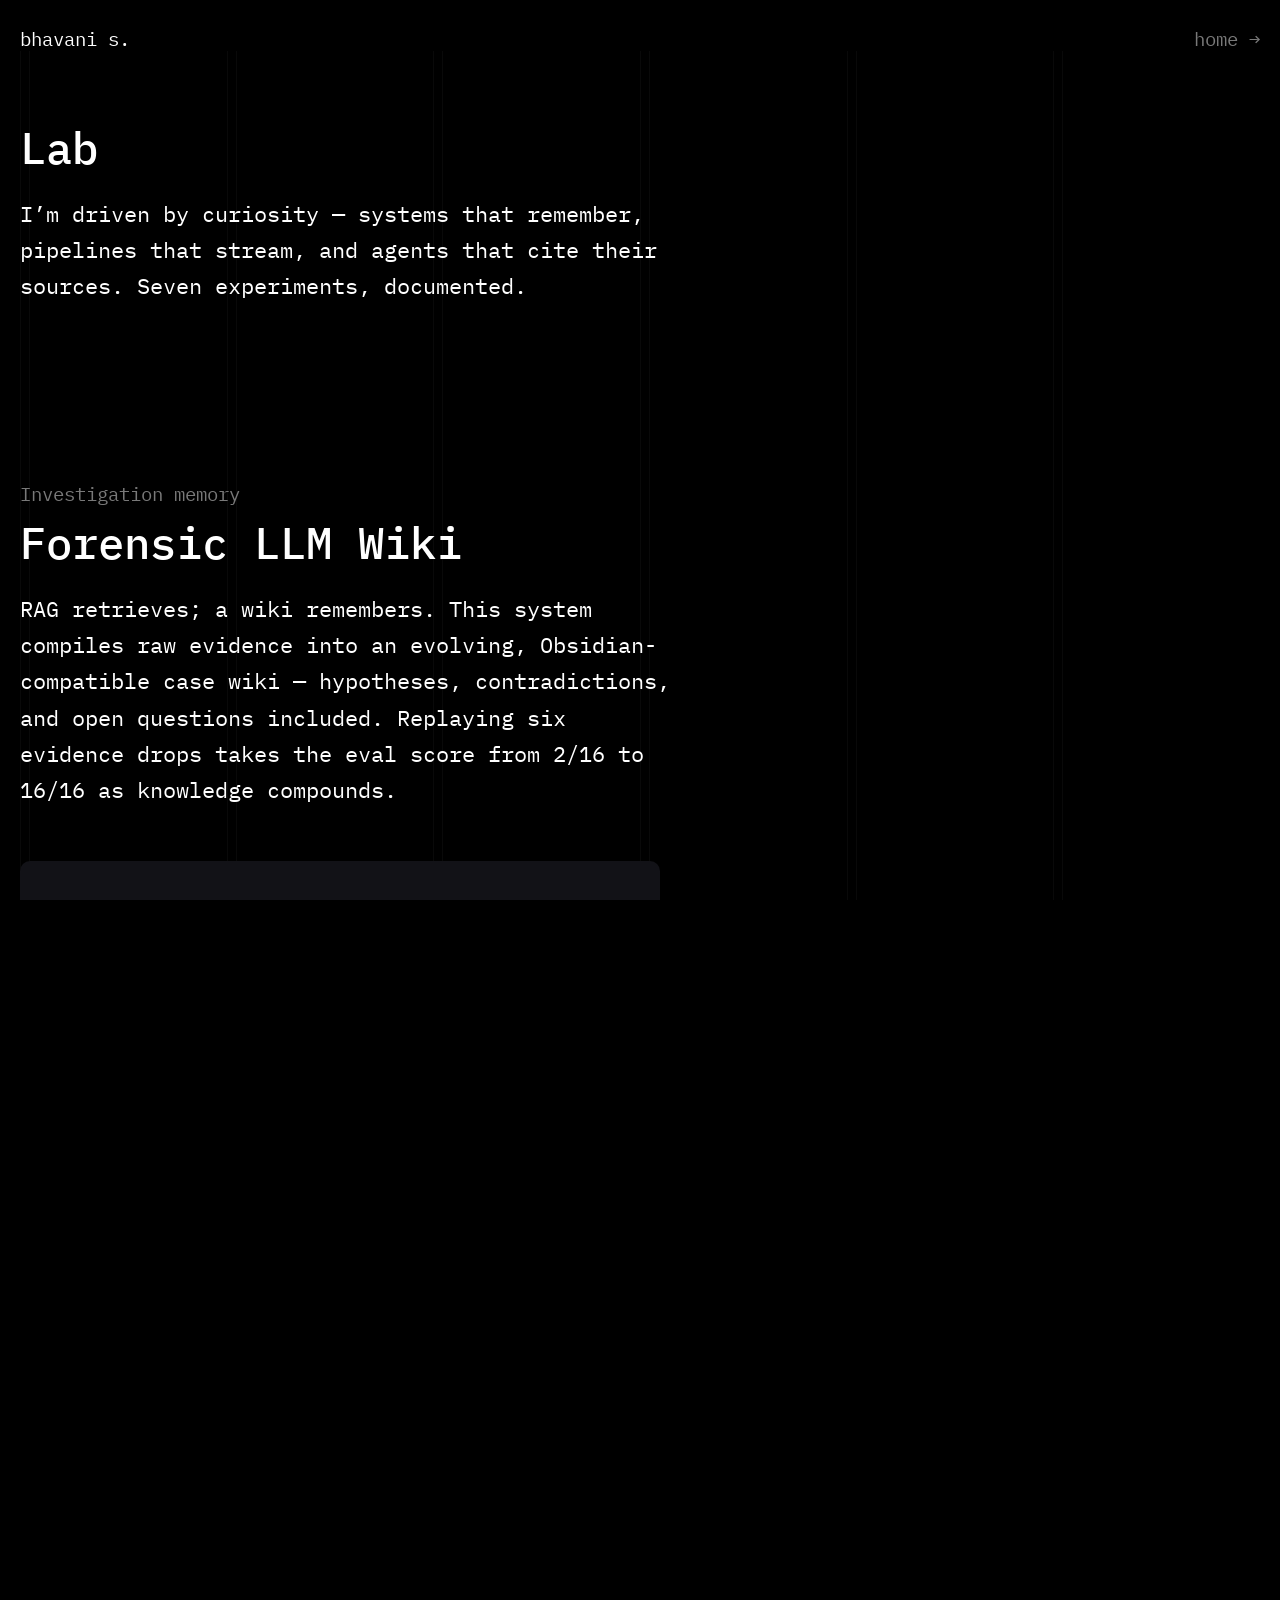
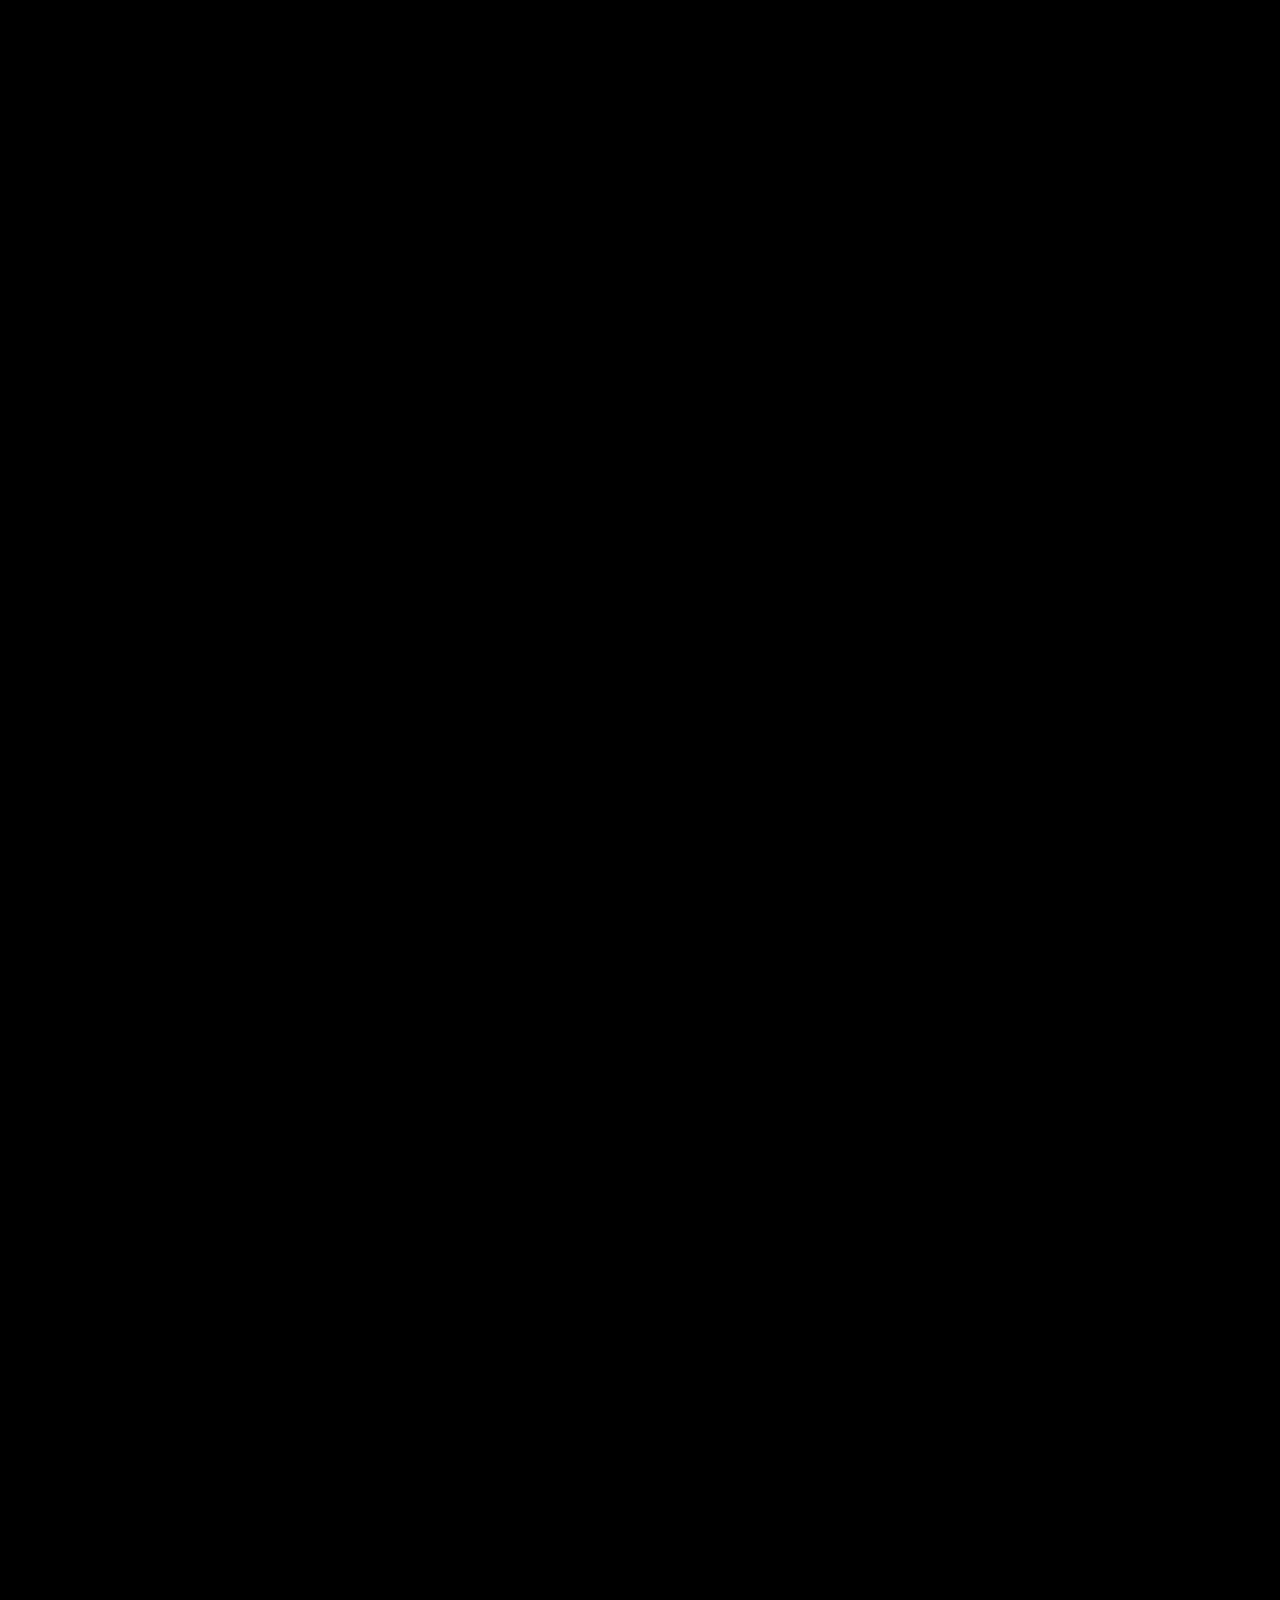
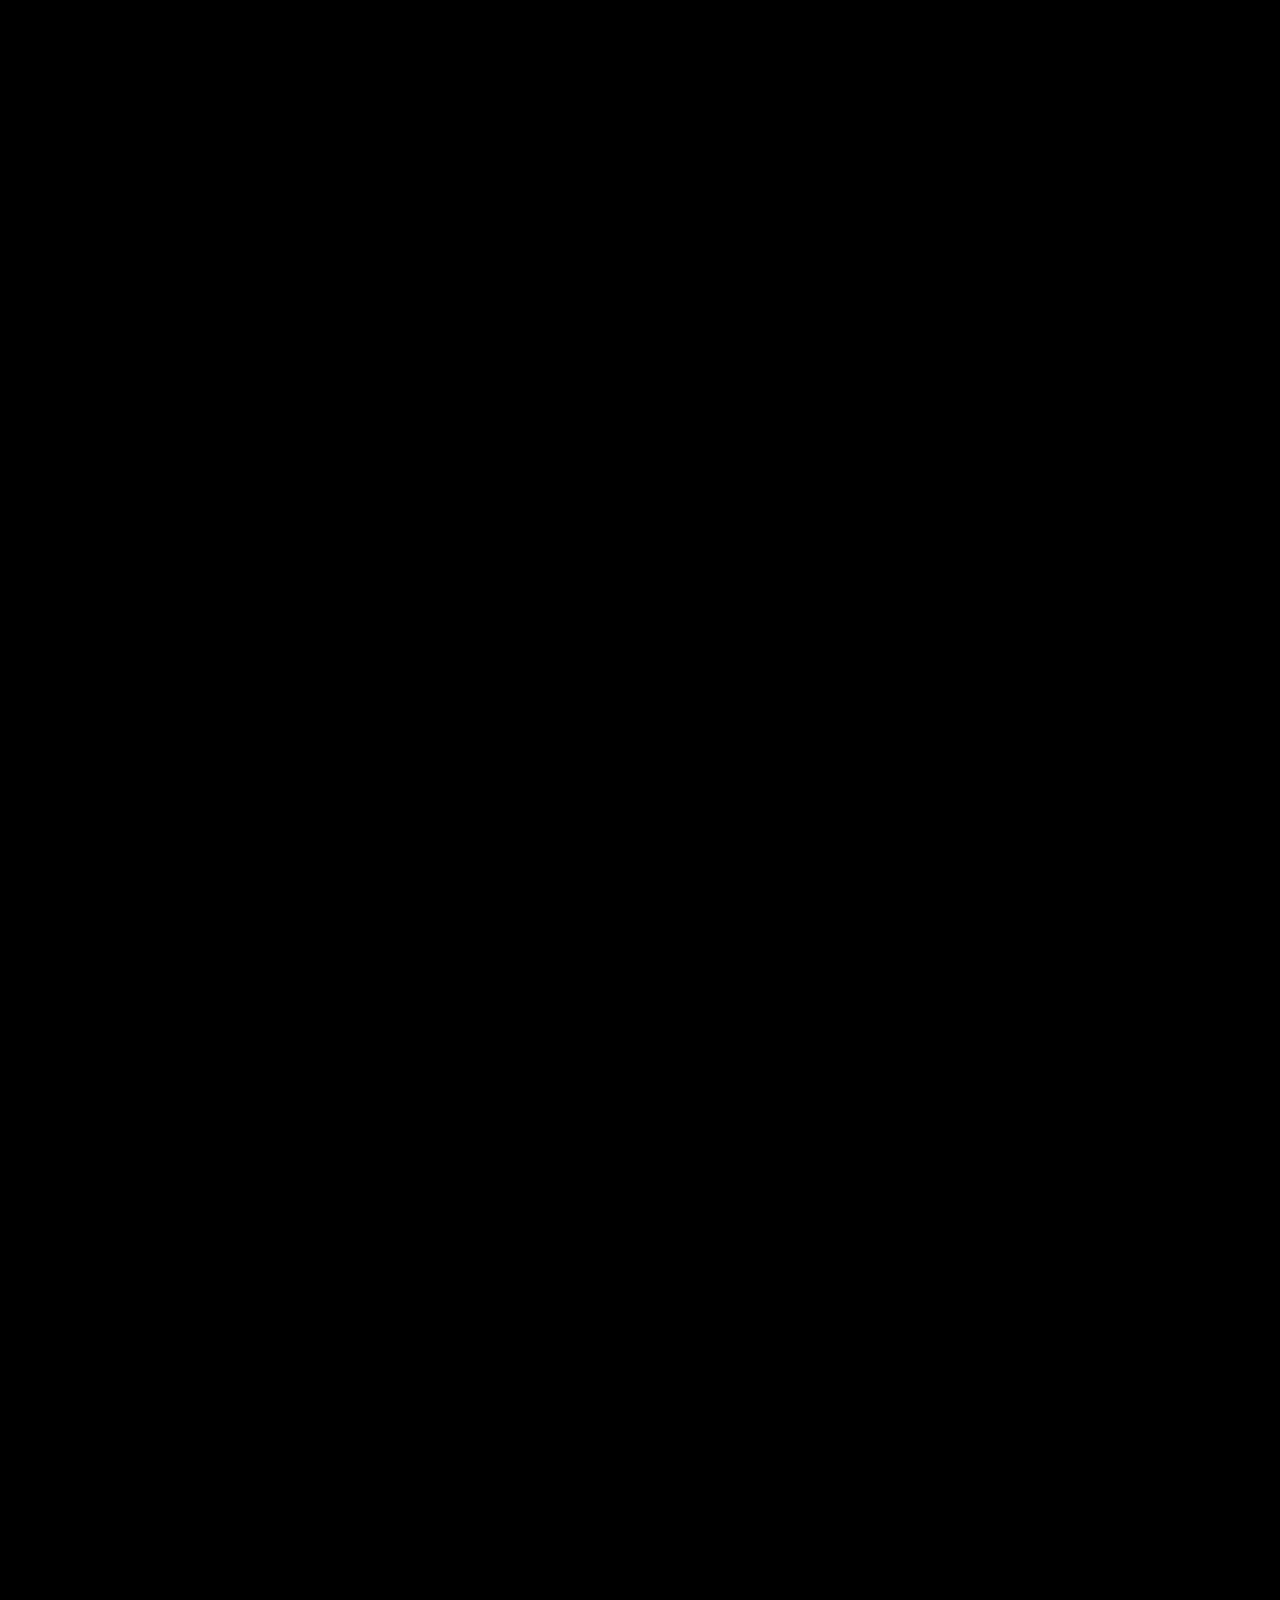
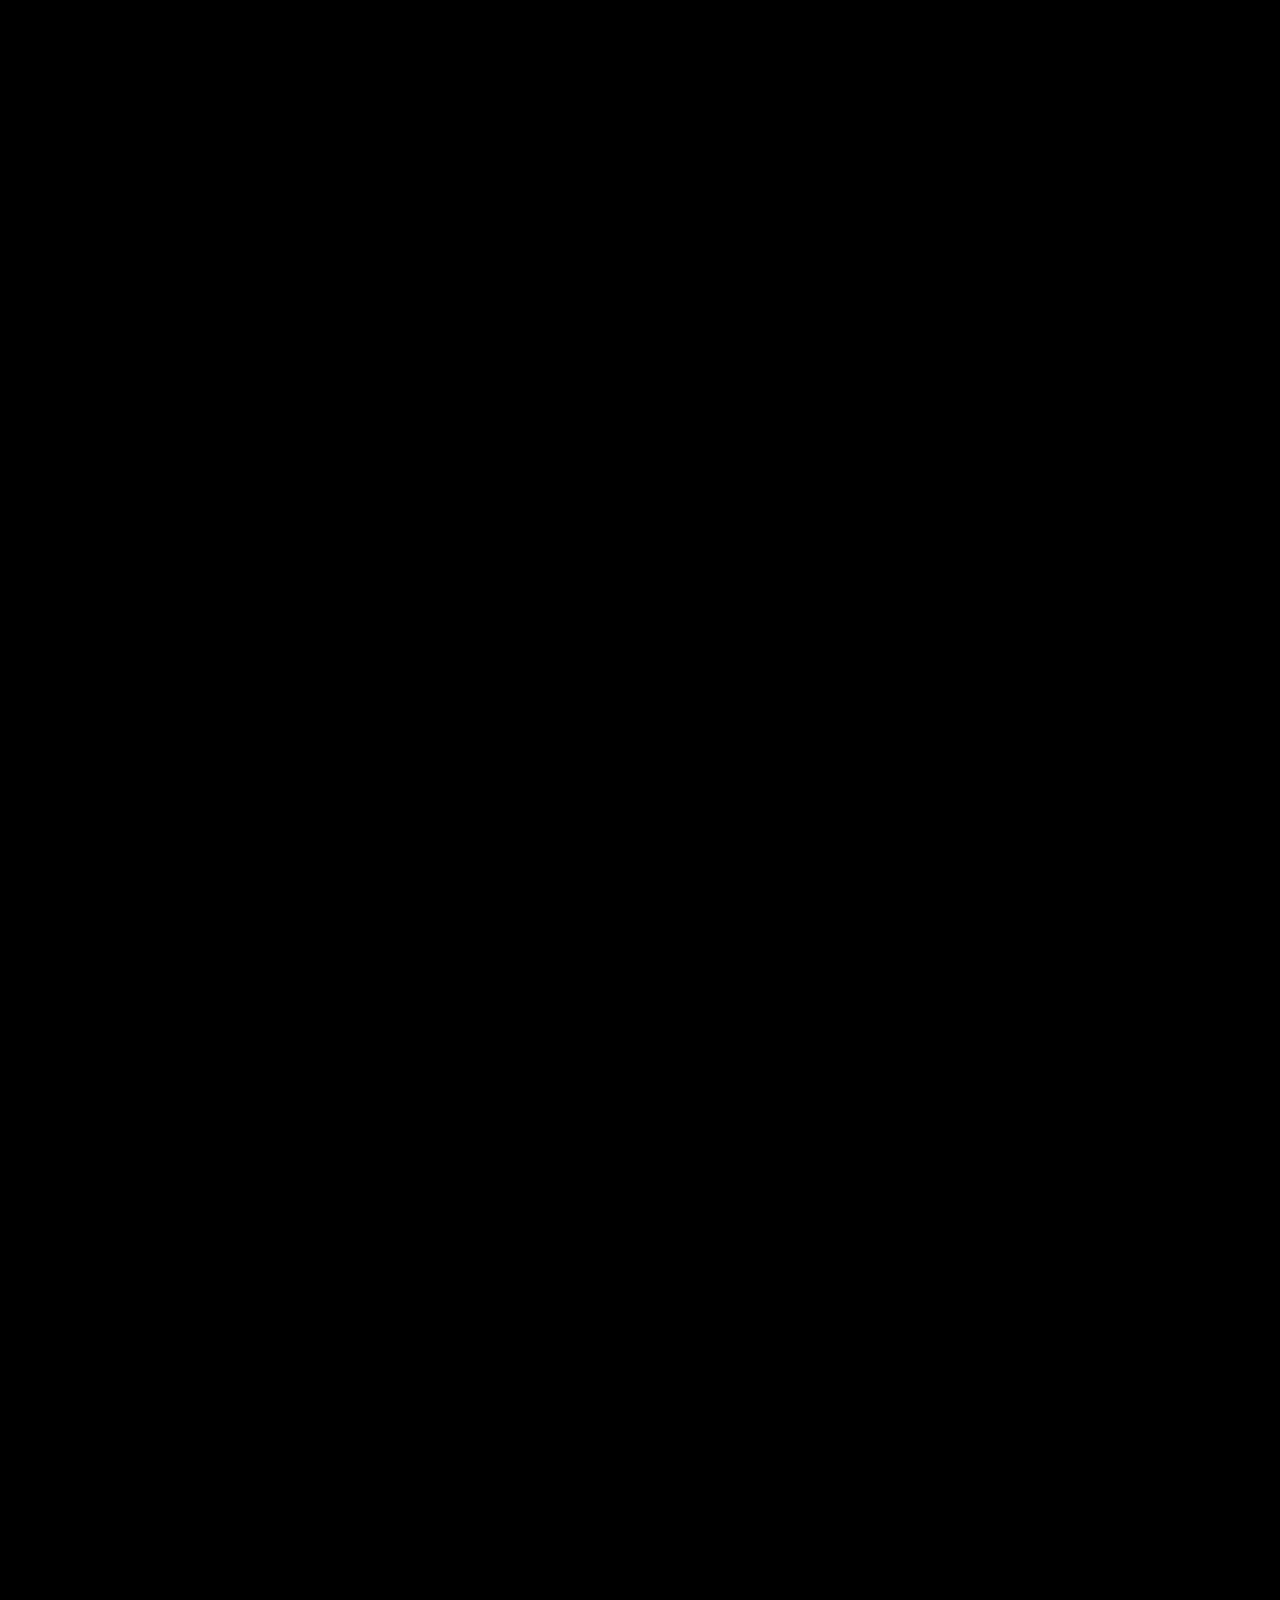
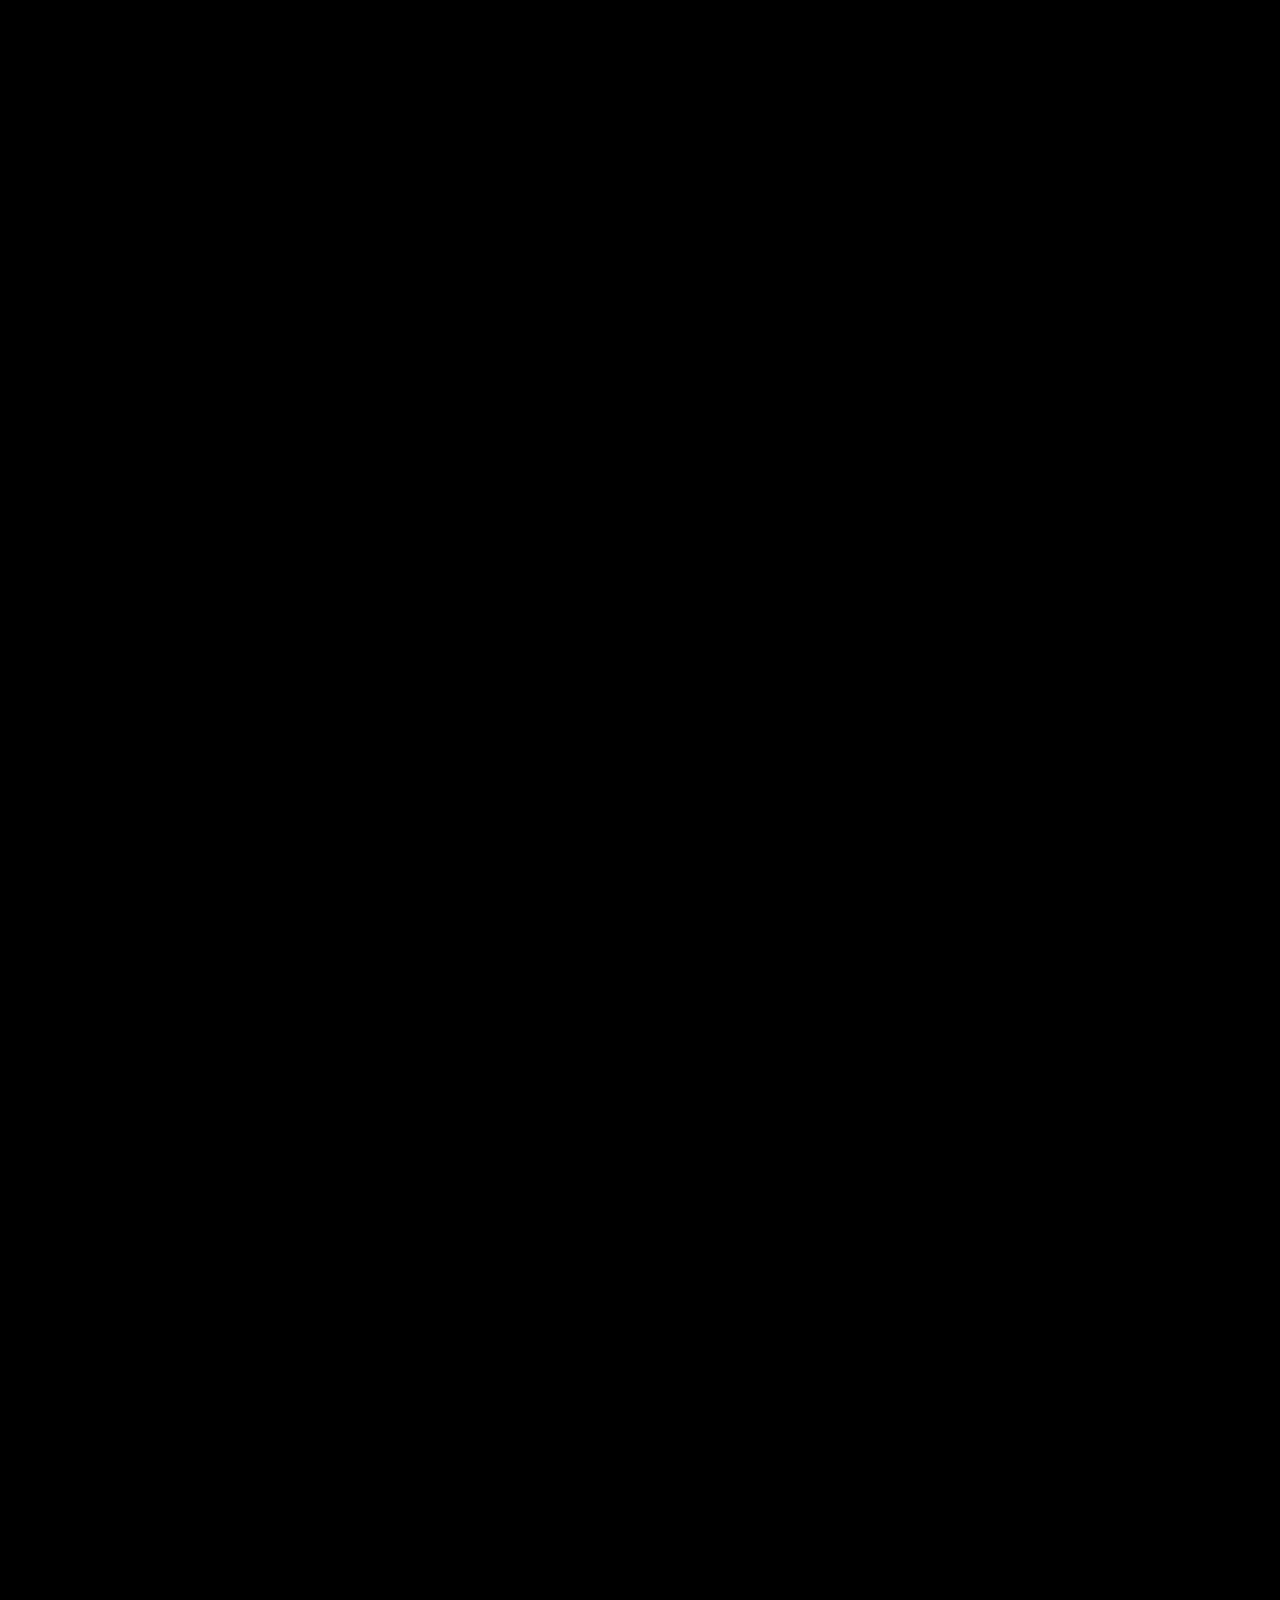
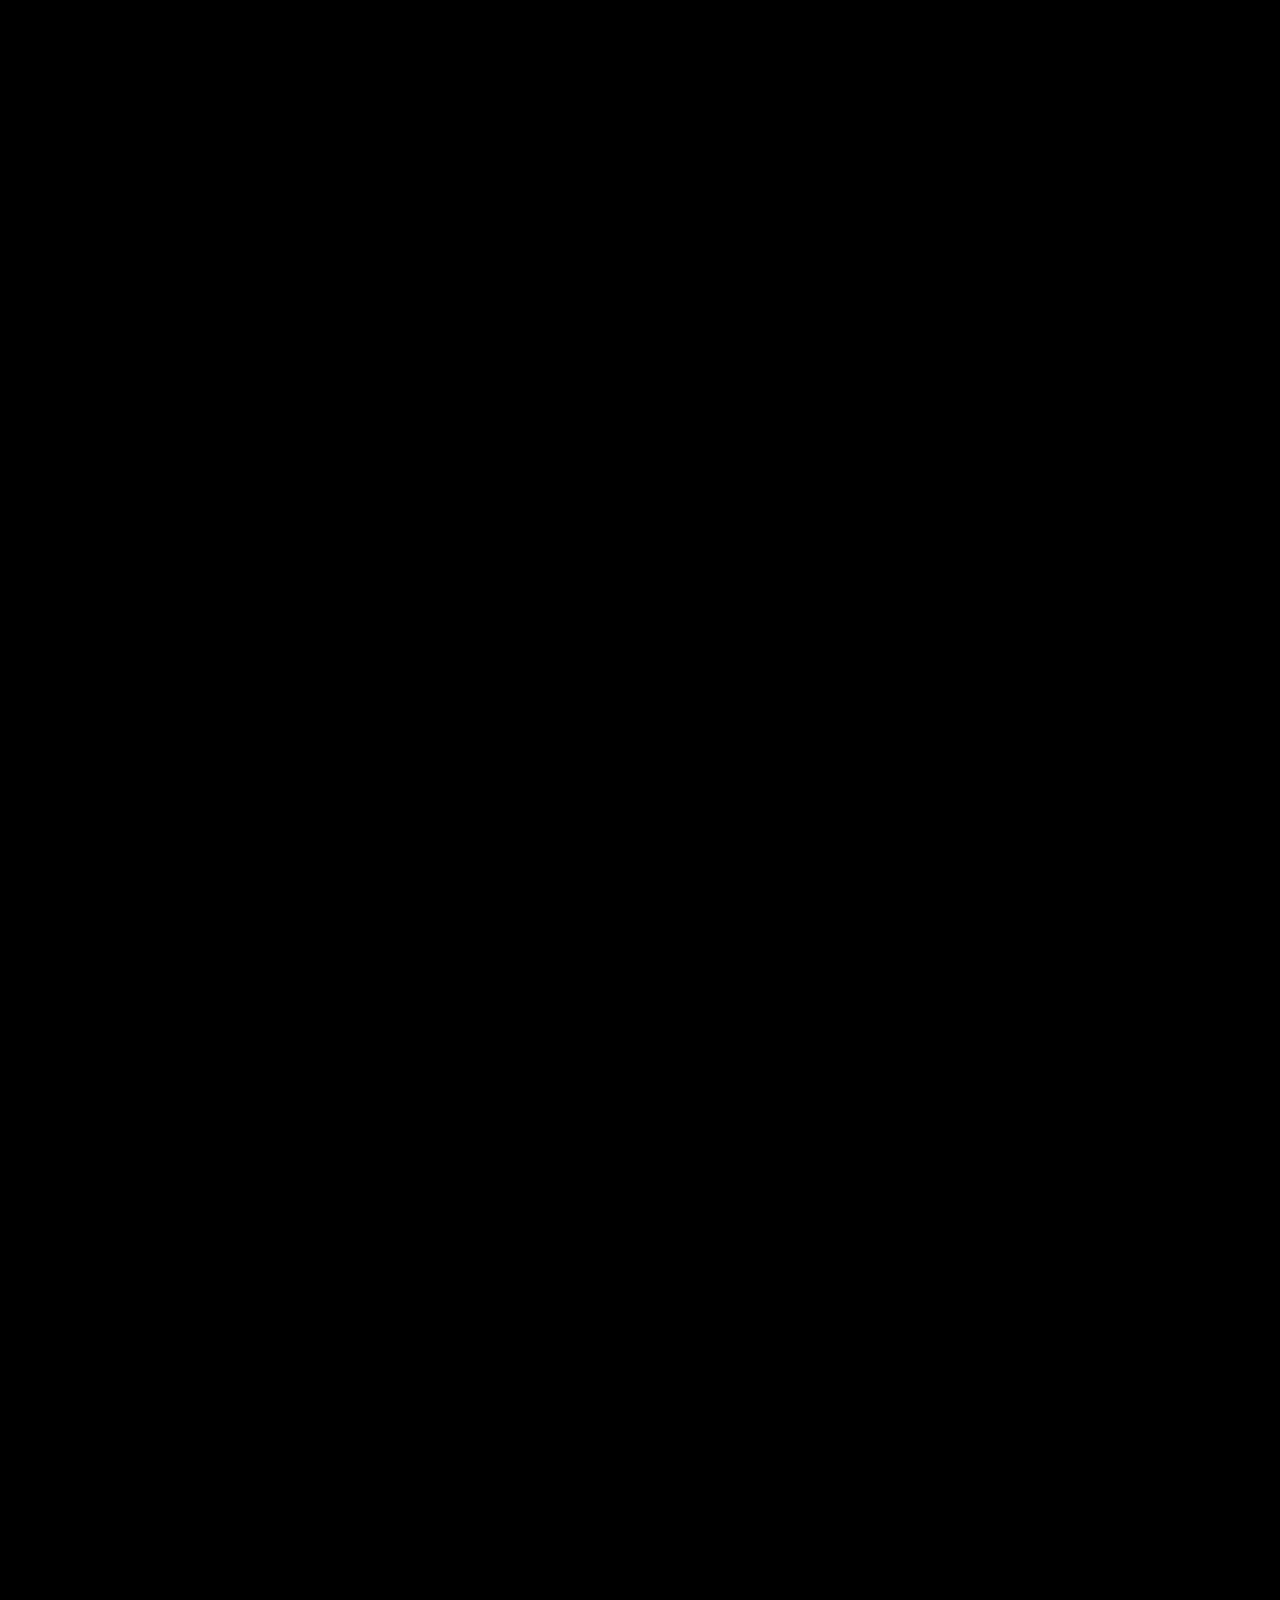
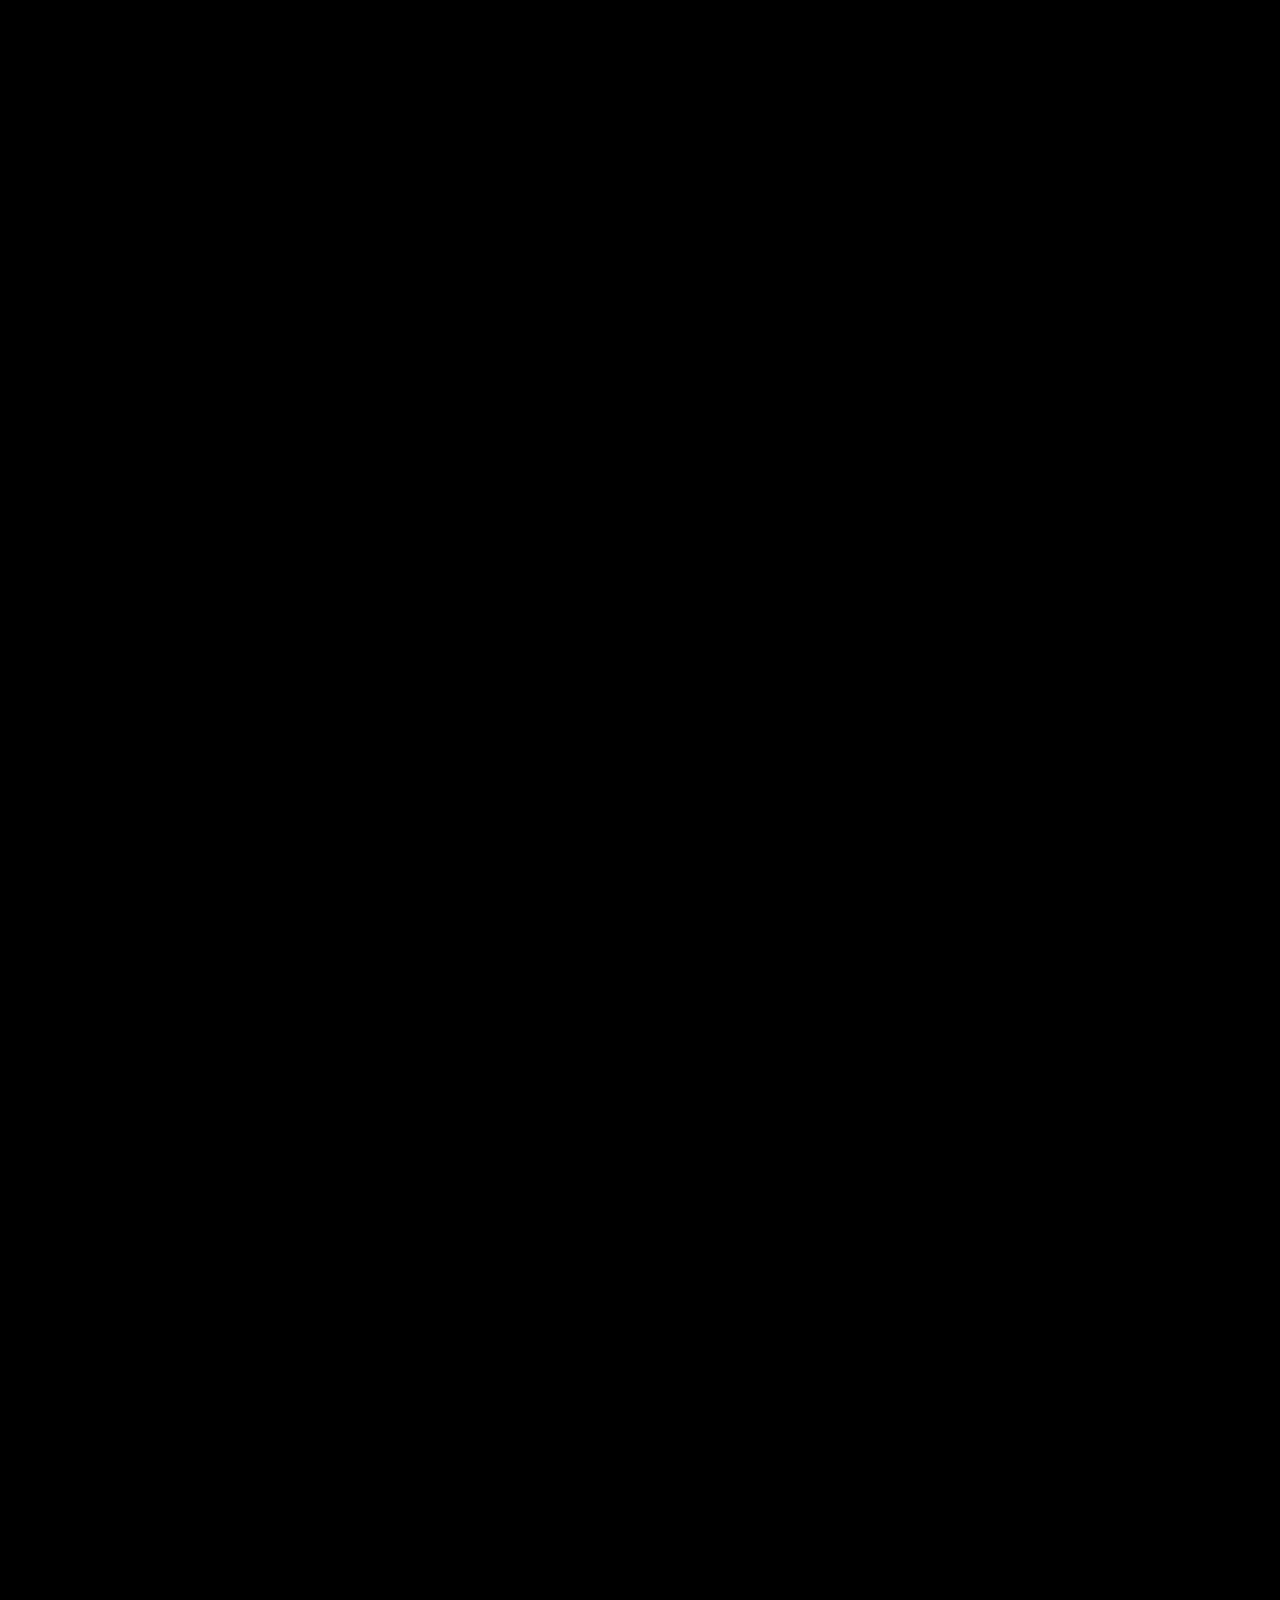
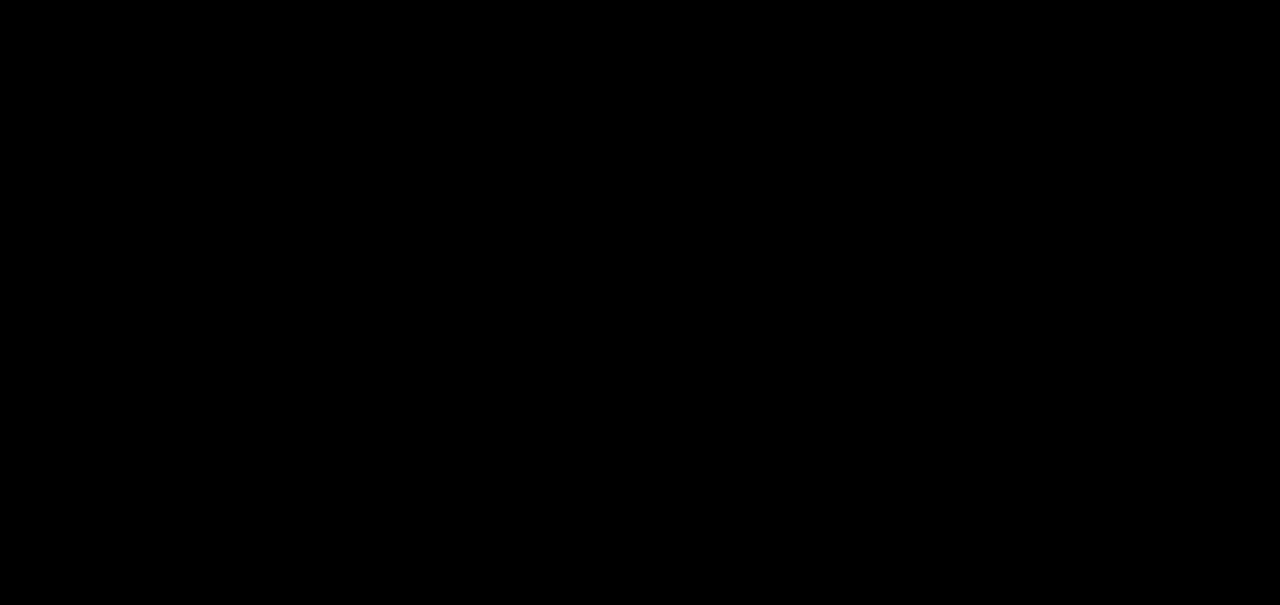
==== experiments.html @ d8bebe15 "Content placement matched to reference grid Gutters tightened from 13px to 9px between the hairline " ====
<!DOCTYPE html>
<html lang="en">
<head>
  <meta charset="UTF-8">
  <meta name="viewport" content="width=device-width, initial-scale=1.0">
  <title>Lab &middot; Bhavani S.</title>

  <meta name="description" content="Seven experiments in systems that remember, pipelines that stream, and agents that cite their sources.">
  <meta name="author" content="Bhavani Shankar Ajith">
  <meta name="robots" content="index, follow">

  <link rel="icon" type="image/svg+xml" href="./favicon.svg">

  <link rel="preconnect" href="https://fonts.googleapis.com">
  <link rel="preconnect" href="https://fonts.gstatic.com" crossorigin>
  <link href="https://fonts.googleapis.com/css2?family=IBM+Plex+Mono:ital,wght@0,300;0,400;0,500;1,300;1,400;1,500&display=swap" rel="stylesheet">
  <link href="https://fonts.googleapis.com/css2?family=IBM+Plex+Sans:wght@400;500;600;700&display=swap" rel="stylesheet">

  <link rel="stylesheet" href="css/portfolio.css?v=20260711k">
</head>

<body>
  <div id="cursor" aria-hidden="true"></div>

  <div class="loadbar" id="loadbar" aria-hidden="true"></div>

  <nav class="xp-nav">
    <span class="xp-nav__name">bhavani s.</span>
    <a href="./" class="xp-nav__home">home &rarr;</a>
  </nav>

  <!-- summary -->
  <section class="xp">
    <h1>Lab</h1>
    <p class="section__lead">
      I&rsquo;m driven by curiosity &mdash; systems that remember, pipelines that
      stream, and agents that cite their sources. Seven experiments, documented.
    </p>
  </section>

  <!-- forensic llm wiki -->
  <section class="xp" id="forensic">
    <h3 class="xp__kicker">Investigation memory</h3>
    <h1>Forensic LLM Wiki</h1>
    <p class="section__lead">
      RAG retrieves; a wiki remembers. This system compiles raw evidence into an
      evolving, Obsidian-compatible case wiki &mdash; hypotheses, contradictions,
      and open questions included. Replaying six evidence drops takes the eval
      score from 2/16 to 16/16 as knowledge compounds.
    </p>

    <div class="tiltcard" id="graphTilt">
      <svg class="tiltcard__svg" viewBox="0 0 560 320" xmlns="http://www.w3.org/2000/svg" aria-label="Interactive case graph">
        <g class="tilt-far" stroke="#6f5cf0" stroke-width="0.9" opacity="0.4" fill="none">
          <path d="M280,170 L120,80 M280,170 L230,52 M280,170 L360,58 M280,170 L455,96 M280,170 L470,190 M280,170 L385,255 M280,170 L215,272 M280,170 L105,205 M360,58 L455,96 M360,58 L230,52 M455,96 L470,190"/>
        </g>
        <g class="tilt-near">
          <g fill="#8f949c">
            <circle cx="120" cy="80" r="5"/>
            <circle cx="230" cy="52" r="5"/>
            <circle cx="360" cy="58" r="5"/>
            <circle cx="455" cy="96" r="5"/>
            <circle cx="470" cy="190" r="5"/>
            <circle cx="385" cy="255" r="5"/>
            <circle cx="215" cy="272" r="5"/>
            <circle cx="105" cy="205" r="4" opacity="0.55"/>
          </g>
          <circle class="tilt-pulse" cx="280" cy="170" r="8" fill="#8a63f5"/>
          <g class="tile-nodegraph__labels" text-anchor="middle">
            <text x="120" y="98">final_report</text>
            <text x="230" y="40">contradictions</text>
            <text x="360" y="46">iocs</text>
            <text x="455" y="114">hypotheses</text>
            <text x="470" y="208">entities</text>
            <text x="385" y="273">timeline</text>
            <text x="215" y="290">open_questions</text>
            <text x="280" y="192">index</text>
          </g>
        </g>
      </svg>
    </div>
    <p class="card-hint">move your cursor &mdash; the case graph follows</p>

    <div class="xp-diagram">
      <svg class="diag" viewBox="0 0 640 300" xmlns="http://www.w3.org/2000/svg" aria-label="Forensic LLM Wiki architecture">
        <g class="diag-box">
          <rect x="60" y="20" width="150" height="40"/>
          <rect x="270" y="20" width="150" height="40"/>
          <rect x="165" y="100" width="110" height="34"/>
          <rect x="40" y="176" width="180" height="52"/>
          <rect x="250" y="176" width="200" height="52"/>
          <rect x="60" y="262" width="80" height="28"/>
          <rect x="160" y="262" width="80" height="28"/>
          <rect x="260" y="262" width="80" height="28"/>
          <rect x="360" y="262" width="80" height="28"/>
          <rect x="460" y="262" width="120" height="28"/>
        </g>
        <g class="diag-arrow">
          <path d="M135,60 C135,80 200,82 210,100"/>
          <path d="M345,60 C345,80 240,82 230,100"/>
          <path d="M195,134 C170,150 145,160 132,176"/>
          <path d="M245,134 C270,150 305,160 330,176"/>
          <path d="M300,228 L110,262"/>
          <path d="M330,228 L205,262"/>
          <path d="M350,228 L300,262"/>
          <path d="M370,228 L398,262"/>
          <path d="M395,228 L510,262"/>
        </g>
        <g class="diag-label" text-anchor="middle">
          <text x="135" y="38">raw sources</text>
          <text x="135" y="52" class="diag-dim">immutable evidence</text>
          <text x="345" y="38">schema</text>
          <text x="345" y="52" class="diag-dim">rules &middot; templates &middot; lint</text>
          <text x="220" y="121">ingest</text>
          <text x="130" y="197">structured indexes</text>
          <text x="130" y="212" class="diag-dim">events &middot; entities &middot; claims</text>
          <text x="350" y="197">markdown wiki</text>
          <text x="350" y="212" class="diag-dim">timeline &middot; iocs &middot; hypotheses</text>
          <text x="100" y="280">query</text>
          <text x="200" y="280">lint</text>
          <text x="300" y="280">report</text>
          <text x="400" y="280">mcp</text>
          <text x="520" y="280">obsidian export</text>
        </g>
      </svg>
    </div>

    <div class="xp-reqs">
      <div>
        <h4>how it works</h4>
        <ul>
          <li>Evidence links live on a hash-indexed directed graph with content-hash deduplication</li>
          <li>Every answer cites the maintained case state, not raw snippets</li>
          <li>Lint rules flag unsupported claims and contradictions before they land</li>
          <li>13 tools exposed to agents over the Model Context Protocol</li>
        </ul>
      </div>
      <div>
        <h4>requirements it meets</h4>
        <ul>
          <li>Functional: ingest evidence drops, query with citations, draft the final report, export to Obsidian</li>
          <li>Non-functional: deterministic mock mode (no API key), CI on every push, outputs validated by a Pydantic schema layer</li>
        </ul>
      </div>
    </div>

    <div class="xp-specs">
      <span>python</span><span>pydantic</span><span>mcp</span><span>obsidian</span><span>pytest</span>
    </div>
    <a class="btn btn--margin" href="https://github.com/abs768/forensic-llm-wiki-obsidian" target="_blank" rel="noopener noreferrer"><span class="btn__icon">&rarr;</span> source</a>
  </section>

  <!-- papertrail -->
  <section class="xp" id="papertrail">
    <h3 class="xp__kicker">Research memory</h3>
    <h1>PaperTrail</h1>
    <p class="section__lead">
      A research-paper agent that answers cross-paper questions with page-anchored
      citations. Hybrid retrieval seeds candidates with embeddings and BM25 fused
      by reciprocal rank, then expands across papers with k-hop BFS over a
      knowledge graph &mdash; lifting cross-paper linkage from 0% to 19.2%.
    </p>

    <div class="xp-diagram">
      <svg class="diag" viewBox="0 0 640 260" xmlns="http://www.w3.org/2000/svg" aria-label="PaperTrail architecture">
        <g class="diag-box">
          <rect x="20" y="20" width="130" height="36"/>
          <rect x="20" y="90" width="130" height="36"/>
          <rect x="20" y="160" width="130" height="36"/>
          <rect x="230" y="88" width="150" height="42"/>
          <rect x="460" y="20" width="150" height="36"/>
          <rect x="460" y="90" width="150" height="36"/>
          <rect x="460" y="160" width="150" height="36"/>
          <rect x="230" y="200" width="150" height="36"/>
        </g>
        <g class="diag-arrow">
          <path d="M150,38 C190,38 200,80 230,96"/>
          <path d="M150,108 L230,108"/>
          <path d="M150,178 C190,178 200,140 230,122"/>
          <path d="M380,100 C420,90 430,50 460,38"/>
          <path d="M380,109 L460,108"/>
          <path d="M380,118 C420,130 430,168 460,178"/>
          <path d="M305,130 L305,200"/>
        </g>
        <g class="diag-label" text-anchor="middle">
          <text x="85" y="40">parse pdf</text>
          <text x="85" y="52" class="diag-dim">pymupdf &middot; per page</text>
          <text x="85" y="110">chunk ~400 words</text>
          <text x="85" y="180">extract entities</text>
          <text x="85" y="192" class="diag-dim">multi-pass llm</text>
          <text x="305" y="106">hybrid retrieval</text>
          <text x="305" y="120" class="diag-dim">bm25 + vector &rarr; rrf</text>
          <text x="535" y="42">knowledge graph</text>
          <text x="535" y="112">2-hop traversal</text>
          <text x="535" y="182">grounded answer</text>
          <text x="305" y="222">verify every quote</text>
        </g>
      </svg>
    </div>

    <div class="xp-reqs">
      <div>
        <h4>how it works</h4>
        <ul>
          <li>Reciprocal rank fusion merges lexical and semantic candidates before the graph hop</li>
          <li>Entity canonicalization via a regex/alias table keeps the graph clean</li>
          <li>A fuzzy-match filter drops fabricated citations; quotes must match the source literally or nearly</li>
          <li>A second LLM grades every claim for faithfulness before the answer ships</li>
        </ul>
      </div>
      <div>
        <h4>requirements it meets</h4>
        <ul>
          <li>Functional: upload PDFs or arXiv URLs, take notes, browse the graph, ask cross-paper questions</li>
          <li>Non-functional: ~3 LLM calls per question, single Docker container on Hugging Face Spaces, state persisted and restorable</li>
        </ul>
      </div>
    </div>


    <div class="spec-row" aria-label="LINKAGE 19.2 spec card">
      <div class="spec-card" style="background:#fffee5">
        <h4>LINKAGE 19.2</h4>
        <p>RETRIEVAL &mdash; BM25 + VECTOR &rarr; RRF<br>GRAPH HOPS &mdash; 2<br>LLM CALLS &mdash; 3 / QUESTION</p>
      </div>
      <span class="spec-strip" style="background:#1c86ff"></span><span class="spec-strip" style="background:#ffe07a"></span><span class="spec-strip" style="background:#ff4fa0"></span>
    </div>

    <div class="xp-specs">
      <span>fastapi</span><span>react</span><span>networkx</span><span>chromadb</span><span>rank-bm25</span><span>groq</span>
    </div>
    <a class="btn btn--margin" href="https://github.com/abs768/PaperTrail" target="_blank" rel="noopener noreferrer"><span class="btn__icon">&rarr;</span> source</a>
  </section>

  <!-- docgpt -->
  <section class="xp" id="docgpt">
    <h3 class="xp__kicker">Private by default</h3>
    <h1>DocGPT</h1>
    <p class="section__lead">
      Your documents never leave your machine. Ollama for inference, Qdrant for
      vector search, Spring Boot on top &mdash; with enforced citations and an
      explicit refusal when retrieval comes up empty, instead of a made-up answer.
    </p>

    <div class="device" id="docDevice">
      <div class="device__screen" id="screenZoom">
        <div class="screencontent" id="screenContent">
          <div class="screenart" aria-hidden="true"></div>
          <div class="chatdemo">
            <div class="chatdemo__bubble chatdemo__bubble--q">
              <span id="chatQ"></span><span class="chatdemo__caret" aria-hidden="true"></span>
            </div>
            <div class="chatdemo__bubble chatdemo__bubble--a" id="chatA">
              <p id="chatAText"></p>
              <div class="chatdemo__cites" id="chatCites"></div>
            </div>
          </div>
        </div>
      </div>
      <div class="device__stand" aria-hidden="true"></div>
      <div class="device__foot" aria-hidden="true"></div>
    </div>
    <p class="card-hint">two-finger drag inside the screen &mdash; up leans in, down pulls back, slowly</p>

    <div class="xp-diagram">
      <svg class="diag" viewBox="0 0 640 220" xmlns="http://www.w3.org/2000/svg" aria-label="DocGPT architecture">
        <g class="diag-box">
          <rect x="20" y="20" width="110" height="34"/>
          <rect x="180" y="20" width="130" height="34"/>
          <rect x="360" y="20" width="120" height="34"/>
          <rect x="530" y="20" width="90" height="34"/>
          <rect x="20" y="140" width="110" height="34"/>
          <rect x="180" y="140" width="160" height="34"/>
          <rect x="390" y="140" width="230" height="46"/>
        </g>
        <g class="diag-arrow">
          <path d="M130,37 L180,37"/>
          <path d="M310,37 L360,37"/>
          <path d="M480,37 L530,37"/>
          <path d="M130,157 L180,157"/>
          <path d="M340,157 L390,157"/>
          <path d="M575,54 C575,90 540,110 505,140"/>
        </g>
        <g class="diag-label" text-anchor="middle">
          <text x="75" y="41">upload &middot; 202</text>
          <text x="245" y="38">chunk 1500/200</text>
          <text x="245" y="50" class="diag-dim">background thread</text>
          <text x="420" y="38">embed 768-dim</text>
          <text x="420" y="50" class="diag-dim">nomic-embed-text</text>
          <text x="575" y="41">qdrant</text>
          <text x="75" y="161">question</text>
          <text x="260" y="158">retrieve, filtered</text>
          <text x="260" y="170" class="diag-dim">userId enforced server-side</text>
          <text x="505" y="160">grounded json answer</text>
          <text x="505" y="174" class="diag-dim">valid citations, or refusal</text>
        </g>
      </svg>
    </div>

    <div class="xp-reqs">
      <div>
        <h4>how it works</h4>
        <ul>
          <li>Async ingestion returns 202 immediately; the UI polls pending &rarr; processing &rarr; ingested</li>
          <li>Every Qdrant search carries a server-side userId filter, so tenants can never cross</li>
          <li>The LLM must return schema-valid JSON; three failed attempts become a refusal, never a guess</li>
          <li>Citation indices map back to chunks that were actually retrieved</li>
        </ul>
      </div>
      <div>
        <h4>requirements it meets</h4>
        <ul>
          <li>Functional: JWT auth, chunked large-file uploads, grounded chat, a model-benchmark harness</li>
          <li>Non-functional: integration-tested with Testcontainers, four local models benchmarked across 42 prompts</li>
        </ul>
      </div>
    </div>


    <div class="spec-row" aria-label="REFUSAL BUILT-IN spec card">
      <div class="spec-card" style="background:#e8f1ff">
        <h4>REFUSAL BUILT-IN</h4>
        <p>CHUNK &mdash; 1500 / 200 OVERLAP<br>EMBED &mdash; 768-DIM<br>RETRIES &mdash; 3, THEN REFUSE</p>
      </div>
      <span class="spec-strip" style="background:#1c86ff"></span><span class="spec-strip" style="background:#2ee6a8"></span><span class="spec-strip" style="background:#b48aff"></span>
    </div>

    <div class="xp-specs">
      <span>spring boot</span><span>qdrant</span><span>ollama</span><span>react</span><span>postgresql</span><span>testcontainers</span>
    </div>
    <a class="btn btn--margin" href="https://github.com/abs768/intelligent-doc-rag" target="_blank" rel="noopener noreferrer"><span class="btn__icon">&rarr;</span> source</a>
  </section>

  <!-- wolfiedex -->
  <section class="xp" id="wolfiedex">
    <h3 class="xp__kicker">Semantic search</h3>
    <h1>WolfieDex</h1>
    <p class="section__lead">
      Students search by intent &mdash; &ldquo;where&rsquo;s free food?&rdquo; &mdash;
      while event listings speak administrative English. WolfieDex bridges the gap
      for Stony Brook: HyDE query expansion, vector retrieval over live SB Engaged
      data, and answers grounded only in what was retrieved.
    </p>

    <div class="xp-diagram">
      <svg class="diag" viewBox="0 0 640 200" xmlns="http://www.w3.org/2000/svg" aria-label="WolfieDex pipelines">
        <g class="diag-box">
          <rect x="20" y="20" width="110" height="34"/>
          <rect x="180" y="20" width="150" height="34"/>
          <rect x="380" y="20" width="110" height="34"/>
          <rect x="20" y="130" width="110" height="34"/>
          <rect x="180" y="130" width="110" height="34"/>
          <rect x="340" y="130" width="110" height="34"/>
          <rect x="500" y="70" width="120" height="46"/>
        </g>
        <g class="diag-arrow">
          <path d="M130,37 L180,37"/>
          <path d="M330,37 L380,37"/>
          <path d="M490,37 C520,45 540,55 555,70"/>
          <path d="M130,147 L180,147"/>
          <path d="M290,147 L340,147"/>
          <path d="M450,147 C480,140 500,130 520,116"/>
        </g>
        <g class="diag-label" text-anchor="middle">
          <text x="75" y="41">sb engaged</text>
          <text x="255" y="38">clean + summarize</text>
          <text x="255" y="50" class="diag-dim">python worker</text>
          <text x="435" y="41">embed</text>
          <text x="75" y="151">question</text>
          <text x="235" y="151">hyde expansion</text>
          <text x="395" y="151">vector retrieval</text>
          <text x="560" y="90">atlas + grounded</text>
          <text x="560" y="104" class="diag-dim">llama 3 via groq</text>
        </g>
      </svg>
    </div>

    <div class="xp-reqs">
      <div>
        <h4>how it works</h4>
        <ul>
          <li>A background worker continuously scrapes listings and rewrites them into search-oriented summaries</li>
          <li>HyDE expands vague student queries into hypothetical listings before embedding</li>
          <li>MongoDB Atlas Vector Search retrieves; the answer cites only retrieved events</li>
        </ul>
      </div>
      <div>
        <h4>requirements it meets</h4>
        <ul>
          <li>Functional: natural-language questions, strongest matches plus similar events, direct answers</li>
          <li>Non-functional: deployed live on Vercel with serverless APIs; grounded-only responses</li>
        </ul>
      </div>
    </div>

    <div class="xp-specs">
      <span>next.js</span><span>mongodb atlas</span><span>vector search</span><span>groq</span><span>minilm</span><span>vercel</span>
    </div>
    <a class="btn btn--margin" href="https://wolfiedex.vercel.app" target="_blank" rel="noopener noreferrer"><span class="btn__icon">&rarr;</span> live app</a>
  </section>

  <!-- marketpulse -->
  <section class="xp" id="marketpulse">
    <h3 class="xp__kicker">Streaming analytics</h3>
    <h1>MarketPulse</h1>
    <p class="section__lead">
      Batch ETL shows you yesterday; I wanted minutes. Ticks stream through Kafka
      into object storage, Airflow loads the warehouse, dbt refines bronze into
      silver into gold, and a dashboard renders it &mdash; 3k+ records/sec at 96%
      pipeline reliability, sub-minute from market event to chart.
    </p>

    <div class="xp-diagram xp-diagram--wide">
      <svg class="diag" id="pipeSvg" viewBox="0 0 720 210" xmlns="http://www.w3.org/2000/svg" aria-label="MarketPulse streaming pipeline">
        <!-- lanes -->
        <path id="pipe-a" d="M130,60 L168,60" fill="none" stroke="none"/>
        <path id="pipe-b" d="M302,60 L340,60" fill="none" stroke="none"/>
        <path id="pipe-c" d="M470,60 L502,60" fill="none" stroke="none"/>
        <path id="pipe-d" d="M575,84 L575,120" fill="none" stroke="none"/>
        <path id="pipe-e" d="M486,152 C420,174 330,178 277,166" fill="none" stroke="none"/>

        <g class="diag-box">
          <rect x="14" y="40" width="116" height="40"/>
          <rect x="168" y="40" width="134" height="40"/>
          <rect x="340" y="40" width="130" height="40"/>
          <rect x="502" y="40" width="146" height="44"/>
          <rect x="486" y="120" width="178" height="66"/>
          <rect x="112" y="140" width="166" height="40"/>
        </g>
        <g class="diag-arrow">
          <path d="M130,60 L168,60"/>
          <path d="M302,60 L340,60"/>
          <path d="M470,60 L502,60"/>
          <path d="M575,84 L575,120"/>
          <path d="M486,152 C420,174 330,178 277,166"/>
        </g>
        <g class="diag-label" text-anchor="middle">
          <text x="70" y="58">finnhub</text>
          <text x="70" y="71" class="diag-dim">1-min polling</text>
          <text x="235" y="58">kafka</text>
          <text x="235" y="71" class="diag-dim">event streaming</text>
          <text x="405" y="58">minio</text>
          <text x="405" y="71" class="diag-dim">raw data lake</text>
          <text x="575" y="58">airflow</text>
          <text x="575" y="71" class="diag-dim">24/25 runs green</text>
          <text x="575" y="140">snowflake</text>
          <text x="575" y="154" class="diag-dim">bronze &middot; silver &middot; gold</text>
          <text x="575" y="168" class="diag-dim">dbt transformations</text>
          <text x="195" y="158">streamlit</text>
          <text x="195" y="171" class="diag-dim">5 analytical views</text>
        </g>

        <!-- streaming ticks -->
        <g class="pipe-dots">
          <circle r="4" fill="#1c86ff"><animateMotion dur="1.6s" repeatCount="indefinite" begin="0s"><mpath href="#pipe-a"/></animateMotion></circle>
          <circle r="4" fill="#1c86ff"><animateMotion dur="1.6s" repeatCount="indefinite" begin="0.8s"><mpath href="#pipe-a"/></animateMotion></circle>
          <circle r="4" fill="#ffe07a"><animateMotion dur="1.6s" repeatCount="indefinite" begin="0.3s"><mpath href="#pipe-b"/></animateMotion></circle>
          <circle r="4" fill="#ffe07a"><animateMotion dur="1.6s" repeatCount="indefinite" begin="1.1s"><mpath href="#pipe-b"/></animateMotion></circle>
          <circle r="4" fill="#2ee6a8"><animateMotion dur="1.6s" repeatCount="indefinite" begin="0.6s"><mpath href="#pipe-c"/></animateMotion></circle>
          <circle r="4" fill="#2ee6a8"><animateMotion dur="1.6s" repeatCount="indefinite" begin="1.4s"><mpath href="#pipe-c"/></animateMotion></circle>
          <circle r="4" fill="#b48aff"><animateMotion dur="1.2s" repeatCount="indefinite" begin="0.2s"><mpath href="#pipe-d"/></animateMotion></circle>
          <circle r="4" fill="#ff4fa0"><animateMotion dur="2.4s" repeatCount="indefinite" begin="0.5s"><mpath href="#pipe-e"/></animateMotion></circle>
          <circle r="4" fill="#ff4fa0"><animateMotion dur="2.4s" repeatCount="indefinite" begin="1.7s"><mpath href="#pipe-e"/></animateMotion></circle>
        </g>
      </svg>
    </div>
    <button class="replay" data-replay="pipeSvg" aria-label="Replay the stream">&#8635;</button>

    <div class="zoomcard" id="dashZoom">
      <img src="images/Dashboard.png" alt="MarketPulse dashboard — move your cursor to inspect">
    </div>
    <p class="card-hint">hover to inspect the dashboard up close</p>

    <div class="xp-reqs">
      <div>
        <h4>how it works</h4>
        <ul>
          <li>Medallion architecture: raw bronze, validated silver, business-ready gold</li>
          <li>Warehouse cold-starts were tripping tight DAG timeouts; warmup queries stabilized runs at 96%</li>
          <li>Kafka over Kinesis for cost, MinIO over S3 for local dev, dbt for tested, version-controlled SQL</li>
        </ul>
      </div>
      <div>
        <h4>requirements it meets</h4>
        <ul>
          <li>Functional: 1-minute polling across 100&ndash;600 tickers, 5 analytical views for strategy work</li>
          <li>Non-functional: fault-tolerant messaging, 16x latency reduction over the batch baseline</li>
        </ul>
      </div>
    </div>


    <div class="spec-row" aria-label="SUB-MINUTE spec card">
      <div class="spec-card" style="background:#eafff4">
        <h4>SUB-MINUTE</h4>
        <p>EVENT &rarr; CHART &mdash; &lt;60 S<br>THROUGHPUT &mdash; 3K REC/S<br>DAG RUNS &mdash; 24/25 GREEN</p>
      </div>
      <span class="spec-strip" style="background:#2ee6a8"></span><span class="spec-strip" style="background:#ffe07a"></span><span class="spec-strip" style="background:#ff4757"></span>
    </div>

    <div class="xp-specs">
      <span>kafka</span><span>minio</span><span>airflow</span><span>snowflake</span><span>dbt</span><span>streamlit</span>
    </div>
    <a class="btn btn--margin" href="https://github.com/abs768/MarketPulse-Real-Time-Stock-Pipeline" target="_blank" rel="noopener noreferrer"><span class="btn__icon">&rarr;</span> source</a>
  </section>

  <!-- robust image classification -->
  <section class="xp" id="ml">
    <h3 class="xp__kicker">Machine learning</h3>
    <h1>Knowing When It Doesn&rsquo;t Know</h1>
    <p class="section__lead">
      A classifier that can abstain. Monte-Carlo dropout estimates predictive
      uncertainty, a tri-gate routes each image to accept, abstain, or flag, and
      the out-of-distribution thresholds are calibrated against SVHN so confident
      nonsense gets caught before it ships.
    </p>

    <div class="xp-diagram">
      <svg class="diag" viewBox="0 0 640 170" xmlns="http://www.w3.org/2000/svg" aria-label="Tri-gating flow">
        <g class="diag-box">
          <rect x="20" y="60" width="100" height="36"/>
          <rect x="180" y="60" width="160" height="36"/>
          <rect x="420" y="14" width="120" height="30"/>
          <rect x="420" y="70" width="120" height="30"/>
          <rect x="420" y="126" width="120" height="30"/>
        </g>
        <g class="diag-arrow">
          <path d="M120,78 L180,78"/>
          <path d="M340,72 C380,60 390,44 420,32"/>
          <path d="M340,78 L420,85"/>
          <path d="M340,86 C380,98 390,128 420,138"/>
        </g>
        <g class="diag-label" text-anchor="middle">
          <text x="70" y="82">image</text>
          <text x="260" y="78">mc dropout &times;N</text>
          <text x="260" y="91" class="diag-dim">uncertainty estimate</text>
          <text x="480" y="33">accept</text>
          <text x="480" y="89">abstain</text>
          <text x="480" y="145">flag as ood</text>
        </g>
      </svg>
    </div>

    <div class="xp-specs">
      <span>pytorch</span><span>mc dropout</span><span>ood detection</span><span>svhn</span>
    </div>
    <a class="btn btn--margin" href="https://github.com/abs768/Robust-Image-Classification-with-MC-Dropout-Tri-Gating-and-SVHN-Calibrated-OOD-Thresholds" target="_blank" rel="noopener noreferrer"><span class="btn__icon">&rarr;</span> source</a>
  </section>

  <!-- solar system rl -->
  <section class="xp" id="solar">
    <h3 class="xp__kicker">AR/VR &middot; reinforcement learning</h3>
    <h1>A Solar System That Learned to Orbit</h1>
    <p class="section__lead">
      An immersive AR/VR solar system where deep reinforcement learning keeps the
      planets honest &mdash; instead of hard-coding orbital mechanics, an agent
      learns stable motion, and you walk through the result.
    </p>

    <div class="xp-diagram">
      <svg class="diag" id="orbitSvg" viewBox="0 0 640 190" xmlns="http://www.w3.org/2000/svg" aria-label="Orbit sketch">
        <circle cx="320" cy="95" r="16" fill="#ffe07a"/>
        <ellipse cx="320" cy="95" rx="120" ry="52" fill="none" stroke="#7e838c" stroke-width="1" stroke-dasharray="3,4"/>
        <ellipse cx="320" cy="95" rx="210" ry="82" fill="none" stroke="#7e838c" stroke-width="1" stroke-dasharray="3,4"/>
        <circle r="7" fill="#1c86ff">
          <animateMotion dur="7s" repeatCount="indefinite" path="M440,95 A120,52 0 1 1 200,95 A120,52 0 1 1 440,95"/>
        </circle>
        <circle r="5" fill="#ff4fa0">
          <animateMotion dur="12s" repeatCount="indefinite" path="M530,95 A210,82 0 1 1 110,95 A210,82 0 1 1 530,95"/>
        </circle>
      </svg>
    </div>
    <button class="replay" data-replay="orbitSvg" aria-label="Replay the orbits">&#8635;</button>

    <div class="xp-specs">
      <span>unity</span><span>deep rl</span><span>ar/vr</span><span>c#</span>
    </div>
    <a class="btn btn--margin" href="https://github.com/abs768/Solar-System-Model-using-Deep-Reinforcement-Learning" target="_blank" rel="noopener noreferrer"><span class="btn__icon">&rarr;</span> source</a>
  </section>

  <!-- footer -->
  <section class="footer">
    <div class="footer__content">
      <div class="footer__links">
        <a class="footer__home" href="./">&#8962;</a>
        <span>&middot;</span>
        <a href="https://github.com/abs768" target="_blank" rel="noopener noreferrer">github</a>
        <span>&middot;</span>
        <a href="https://www.linkedin.com/in/abs768/" target="_blank" rel="noopener noreferrer">linkedIn</a>
        <span>&middot;</span>
        <a href="mailto:abhavanishankar2002@gmail.com?subject=hi%20bhavani">mail</a>
        <span>&middot;</span>
        <a href="Bhavani_Resume.pdf" target="_blank" rel="noopener">resume</a>
      </div>
      <p>made in Stony Brook</p>
    </div>
  </section>

  <script src="js/portfolio.js?v=20260711k" defer></script>
</body>
</html>
---- css/portfolio.css ----
/* black, white, one blue. IBM Plex Mono body, IBM Plex Sans headings. */

:root {
  --mono-blue: #008fff;
  --mono-tile: #121217;
  --mono-tile-alt: #0e0e0e;
  --mono-gray: #797979;
  --mono-line-height: 1.65em;
  --mono-ease: cubic-bezier(0.23, 1, 0.32, 1);
}

* {
  box-sizing: border-box;
}

html,
body {
  height: 100%;
  margin: 0;
  padding: 0;
  overflow-x: hidden; /* nothing pokes sideways on small screens */
  color: #fff;
  background: #000;
  font-family: "IBM Plex Mono", ui-monospace, monospace;
  font-size: 16px;
  -webkit-font-smoothing: antialiased;
}

@media (min-width: 62em) {
  html,
  body {
    font-size: 20px;
  }
}

/* custom cursor */
@media (hover: hover) and (pointer: fine) {
  body,
  a,
  button,
  textarea {
    cursor: none !important;
  }

  /* one cursor, three shapes: orb over nothing, a grey rounded rect
     wrapping tiles/buttons, a text caret over copy. JS lerps the
     geometry every frame, so no transitions here. */
  #cursor {
    pointer-events: none;
    z-index: 99999;
    width: 36px;
    height: 36px;
    background: #c8c8d733;
    border-radius: 100%;
    position: fixed;
    top: 0;
    left: -1000px;
    transform: translate(-50%, -50%);
    transition: background 0.2s ease;
  }

  /* text caret turns blue over copy, like a live insertion point */
  #cursor.is-caret {
    background: var(--mono-blue);
  }
}

@media not ((hover: hover) and (pointer: fine)) {
  #cursor {
    display: none;
  }
}

/* ============ intro animation ============ */
.intro {
  max-width: none;
  height: 100vh;
  padding: 0;
  margin: 0;
  display: flex;
  align-items: center;
  justify-content: center;
  overflow: hidden;
  background: #000;
}

.intro::before {
  display: none;
}

.intro__anim {
  width: min(720px, 86vw);
  will-change: opacity, transform;
  transition: opacity 0.9s var(--mono-ease), transform 0.9s var(--mono-ease);
}

.intro__svg {
  width: 100%;
  height: auto;
  display: block;
  overflow: visible;
}

.intro__guides {
  fill: none;
  stroke: rgba(255, 255, 255, 0.14);
  stroke-width: 1;
  opacity: 0;
  animation: guidesIn 0.9s ease 0.15s forwards;
}

@keyframes guidesIn {
  to {
    opacity: 1;
  }
}

.intro__letter {
  mix-blend-mode: screen; /* overlapping strokes glow lighter, flat color elsewhere */
  fill: none;
  stroke: #ffffff; /* written in white; JS swaps to data-color on completion */
  stroke-width: 46;
  stroke-linecap: round;
  stroke-linejoin: round;
  visibility: hidden; /* shown by JS once dash lengths are measured */
  transition: stroke 0.55s ease;
}

.intro__ball {
  opacity: 0; /* revealed when the JS choreography starts */
}

.intro--done .intro__anim {
  opacity: 0;
  transform: translateY(-60px) scale(0.92);
}

@media (prefers-reduced-motion: reduce) {
  .intro__guides {
    animation: none;
    opacity: 1;
  }
  .intro__letter {
    visibility: visible;
  }
  .intro__ball {
    opacity: 1;
    transform: translate(560px, 236px);
  }
}

/* sections: centered content column with faint vertical grid lines */
section {
  max-width: 64rem;
  line-height: var(--mono-line-height);
  margin: 0 auto;
  padding: 3.3em 1rem 3em;
  font-size: 1.1rem;
  position: relative;
}

section::before {
  content: "";
  position: absolute;
  inset: 0 1rem;
  /* each column boundary is a pair of hairlines around a narrow gutter —
     dull enough to sit behind the text, never on it */
  background-image: repeating-linear-gradient(
    90deg,
    rgba(255, 255, 255, 0.035) 0,
    rgba(255, 255, 255, 0.035) 1px,
    transparent 1px,
    transparent 9px,
    rgba(255, 255, 255, 0.035) 9px,
    rgba(255, 255, 255, 0.035) 10px,
    transparent 10px,
    transparent 16.6666%
  );
  pointer-events: none;
  z-index: 0;
}

/* content always paints above the guide lines */
section > * {
  position: relative;
  z-index: 1;
}

/* headings: mono throughout, modest scale */
h1 {
  margin-top: 0;
  margin-bottom: 0.4em;
  font-family: "IBM Plex Mono", ui-monospace, monospace;
  font-size: 2em;
  font-weight: 500;
  line-height: 1.15em;
}

h2 {
  margin: 0 0 0.15em;
  font-size: 1em;
  font-weight: 500;
  line-height: var(--mono-line-height);
}

p {
  font-weight: 400;
  line-height: var(--mono-line-height);
}

a {
  color: #fff;
  text-decoration: none;
}

p a {
  text-decoration: underline;
}

a:hover {
  animation: 10s infinite hueRotate;
  color: var(--mono-blue);
}

@keyframes hueRotate {
  from {
    filter: hue-rotate(0);
  }
  to {
    filter: hue-rotate(360deg);
  }
}

/* about */
.about {
  min-height: 86vh;
  display: flex;
  flex-direction: column;
  justify-content: center;
}

.about__title {
  font-family: "IBM Plex Mono", ui-monospace, monospace;
  font-size: 3em;
  font-weight: 400;
  margin-bottom: 0.5em;
  transition: all 0.65s var(--mono-ease);
}

.about__introText {
  max-width: 30em;
  transition: all 0.65s var(--mono-ease);
}

.is-writing .about__title,
.is-writing .about__introText {
  opacity: 0;
  transform: translateY(-44px);
  pointer-events: none;
}

/* message textarea */
#message {
  z-index: 99;
  opacity: 0;
  pointer-events: none;
  height: 55%;
  width: 100%;
  color: #fff;
  background: none;
  border: none;
  outline: none;
  resize: none;
  padding: 1.65em 1rem 1rem;
  font-family: "IBM Plex Mono", ui-monospace, monospace;
  font-size: 1em;
  font-weight: normal;
  line-height: 1.55em;
  position: absolute;
  top: 6%;
  left: 0;
  transform: translateY(44px);
  transition: all 0.8s var(--mono-ease);
}

.is-writing #message {
  opacity: 1;
  pointer-events: auto;
  transform: translateY(0);
}

/* buttons */
.about__buttons {
  margin-top: 2.6em;
  display: flex;
  gap: 0.75em;
}

.btn {
  border: 1.5px solid #fff;
  border-radius: 3em;
  padding: 1.1em 1.4em;
  line-height: 1em;
  display: inline-block;
  color: #fff;
  background: none;
  font-family: "IBM Plex Mono", ui-monospace, monospace;
  font-size: 0.95rem;
  transition: transform 0.2s var(--mono-ease), background 0.2s ease, color 0.2s ease;
  will-change: transform;
}

.btn:hover {
  background: #fff;
  color: #000;
  animation: none;
  filter: none;
}

.btn--margin {
  margin-top: 1.6em;
}

.btn__icon {
  display: inline-block;
  margin-right: 0.4em;
  transition: transform 0.3s var(--mono-ease);
}

.is-writing .btn--hi .btn__icon {
  transform: rotate(180deg);
}

.btn__text__sub {
  display: none;
}

.is-writing .btn__text__main {
  display: none;
}

.is-writing .btn__text__sub {
  display: inline;
}

.btn--snd {
  pointer-events: none;
  opacity: 0;
  transform: translateY(48px);
  background: var(--mono-blue);
  border-color: var(--mono-blue);
  transition: all 0.65s var(--mono-ease);
}

.is-writing .btn--snd {
  pointer-events: auto;
  opacity: 1;
  transform: translateY(0);
}

/* sent: the pill itself says thank you */
.btn__text__done {
  display: none;
}

.is-sent .btn--hi .btn__text__main,
.is-sent .btn--hi .btn__text__sub,
.is-sent .btn--hi .btn__icon {
  display: none;
}

.is-sent .btn--hi .btn__text__done {
  display: inline;
}

.is-sent .btn--hi {
  background: none;
  border-color: #fff;
  pointer-events: none; /* said and done */
}

.is-sent .btn--snd,
.is-sent #message {
  opacity: 0;
  pointer-events: none;
}

/* confetti burst */
.confetti {
  position: fixed;
  inset: 0;
  pointer-events: none;
  z-index: 99997;
  overflow: hidden;
}

.confetti span {
  position: absolute;
  width: 7px;
  height: 11px;
  border-radius: 2px;
}

/* ============ work grid (full bleed) ============ */
.workgrid {
  grid-gap: 0.3rem;
  display: grid;
  width: 100%;
  grid-template-areas:
    "area-1 area-1"
    "area-2 area-5"
    "area-3 area-5"
    "area-4 area-6"
    "area-7 area-6"
    "area-8 area-8"
    "area-9 area-10"
    "area-11 area-12";
  grid-auto-rows: minmax(180px, auto);
}

@media (min-width: 48em) {
  .workgrid {
    grid-template-areas:
      "area-1 area-1 area-2 area-3"
      "area-5 area-8 area-8 area-4"
      "area-6 area-8 area-8 area-7"
      "area-9 area-10 area-11 area-12";
    grid-auto-rows: minmax(210px, auto);
  }
}

@media (min-width: 75em) {
  .workgrid {
    grid-template-areas:
      "area-1 area-1 area-2 area-3 area-4 area-5"
      "area-6 area-7 area-8 area-8 area-9 area-5"
      "area-6 area-10 area-8 area-8 area-11 area-12";
    grid-auto-rows: minmax(240px, auto);
  }
}

.workgrid__item {
  position: relative;
  overflow: hidden;
  background: var(--mono-tile-alt);
  min-height: 180px;
}

.workgrid__item--1 { grid-area: area-1; }
.workgrid__item--2 { grid-area: area-2; }
.workgrid__item--3 { grid-area: area-3; }
.workgrid__item--4 { grid-area: area-4; }
.workgrid__item--5 { grid-area: area-5; }
.workgrid__item--6 { grid-area: area-6; }
.workgrid__item--7 { grid-area: area-7; }
.workgrid__item--8 { grid-area: area-8; }
.workgrid__item--9 { grid-area: area-9; }
.workgrid__item--10 { grid-area: area-10; }
.workgrid__item--11 { grid-area: area-11; }
.workgrid__item--12 { grid-area: area-12; }

.workgrid__item > a,
.workgrid__item > div {
  position: absolute;
  inset: 0;
  display: block;
}

.workgrid__item a:hover {
  animation: none;
  filter: none;
}

.workgrid__item__container {
  height: 100%;
  width: 100%;
  position: relative;
}

.workgrid__item__title {
  line-height: var(--mono-line-height);
  pointer-events: none;
  text-align: center;
  color: #fff;
  z-index: 10;
  opacity: 0;
  background: #00000080;
  justify-content: center;
  align-items: center;
  display: flex;
  position: absolute;
  inset: 0;
  padding: 1em;
  font-size: 0.85rem;
  transition: opacity 0.3s ease;
}

.workgrid__item:hover .workgrid__item__title {
  opacity: 1;
}

.workgrid__item__content {
  height: 100%;
  width: 100%;
  align-items: center;
  justify-content: center;
  display: flex;
  transition: filter 0.5s var(--mono-ease), transform 0.5s var(--mono-ease);
}

.workgrid__item a:hover .workgrid__item__content {
  filter: blur(24px);
  transform: scale(1.5);
}

.workgrid__item__content img {
  width: 100%;
  height: 100%;
  object-fit: cover;
  display: block;
}

.workgrid__item__content--center {
  justify-content: center;
}

/* typographic tiles */
.tile-wordmark,
.tile-stat {
  font-family: "IBM Plex Sans", sans-serif;
  font-weight: 700;
  background-clip: text;
  -webkit-background-clip: text;
  color: transparent;
  -webkit-text-fill-color: transparent;
  line-height: 1;
  padding: 0 0.4em;
}

.tile-wordmark--paper {
  font-size: clamp(2.4rem, 5vw, 4.2rem);
  background-image: linear-gradient(90deg, #ff7ab8, #ffe07a, #7ad7ff);
}

.tile-stat--k {
  font-size: clamp(2.6rem, 4.5vw, 4rem);
  background-image: linear-gradient(45deg, #7d3ff0, #f03f9d, #b0c4de);
}

.tile-stat--pub {
  font-size: clamp(2.2rem, 4vw, 3.4rem);
  background-image: linear-gradient(90deg, #ffffff, #8ea1b8);
}

.tile-stat--link {
  font-size: clamp(2.2rem, 4vw, 3.4rem);
  background-image: linear-gradient(90deg, #ff005c, #e5e5e5);
}

/* type-spec measurement tile */
.tile-spec {
  display: flex;
  align-items: center;
  gap: 0.9em;
}

.tile-spec__num {
  font-family: "IBM Plex Sans", sans-serif;
  font-weight: 300;
  font-size: clamp(1.8rem, 2.8vw, 2.4rem);
  color: #b9bec7;
  line-height: 1;
}

.tile-spec__num small {
  font-size: 0.55em;
  color: #797979;
}

.tile-spec__guide {
  width: 1px;
  height: 2.4em;
  background: #2f8fff;
  position: relative;
}

.tile-spec__guide::before,
.tile-spec__guide::after {
  content: "";
  position: absolute;
  left: -4px;
  width: 9px;
  height: 1px;
  background: #2f8fff;
}

.tile-spec__guide::before {
  top: 0;
}

.tile-spec__guide::after {
  bottom: 0;
}

/* obsidian-style node graph tile */
.tile-nodegraph {
  height: 88%;
  max-height: 360px;
}

.tile-nodegraph__labels text {
  font-family: "IBM Plex Mono", ui-monospace, monospace;
  font-size: 8.5px;
  fill: #9aa0a8;
}

.tile-nodegraph__labels text:last-child {
  fill: #cfd3da;
}

/* blueprint flowchart tile */
.tile-flow {
  height: 88%;
  max-height: 360px;
}

.tile-flow__boxes rect {
  fill: #16161c;
  stroke: #7e838c;
  stroke-width: 1;
  rx: 3;
}

.tile-flow__arrows path {
  fill: none;
  stroke: #7e838c;
  stroke-width: 1;
}

.tile-flow__labels text {
  font-family: "IBM Plex Mono", ui-monospace, monospace;
  font-size: 8.5px;
  fill: #cfd3da;
}

/* assistant strip tile */
.tile-assist {
  position: relative;
  width: 100%;
  height: 100%;
  display: flex;
  align-items: center;
  justify-content: center;
}

.tile-assist p {
  margin: 0;
  font-size: 0.8rem;
  color: #cfd3da;
}

.tile-assist__bar {
  position: absolute;
  bottom: 1.4em;
  left: 50%;
  transform: translateX(-50%);
  width: 62%;
  height: 4px;
  border-radius: 2px;
  overflow: hidden;
  display: flex;
}

.tile-assist__bar span {
  flex: 1;
}

.tile-assist__bar span:nth-child(1) { background: #1c86ff; }
.tile-assist__bar span:nth-child(2) { background: #ff4757; }
.tile-assist__bar span:nth-child(3) { background: #ffe07a; }
.tile-assist__bar span:nth-child(4) { background: #2ee6a8; }

.tile-shapes {
  position: relative;
  width: 90px;
  height: 110px;
}

.tile-shapes__circle {
  position: absolute;
  left: 0;
  top: 30px;
  width: 70px;
  height: 70px;
  border-radius: 50%;
  background: #f0326e;
}

.tile-shapes__rect {
  position: absolute;
  left: 24px;
  top: 0;
  width: 26px;
  height: 110px;
  border: 3px solid #f5f06e;
}

.tile-more {
  font-size: 2.4rem;
  color: #fff;
}

/* ============ write ============ */
.section__lead {
  max-width: 30em;
  margin-bottom: 3em;
}

.words__samples {
  list-style: none;
  margin: 0;
  padding: 0;
  display: grid;
  grid-template-columns: repeat(3, 1fr); /* thirds = every 2nd background column */
  gap: 0;
}

.words__samples__item {
  padding: 0 0.45em; /* the box fills its columns, lines just visible */
}

.words__samples__item a {
  display: block;
}

.tile {
  background: var(--mono-tile);
  border-radius: 0.5rem;
  display: flex;
  align-items: center;
  justify-content: center;
  transition: background-color 0.2s ease-in-out;
}

.tile--4to3 {
  aspect-ratio: 4 / 3;
}

.tile svg {
  width: 34%;
  max-width: 72px;
}

.tile {
  transition: transform 0.3s cubic-bezier(0.34, 1.56, 0.64, 1),
              background-color 0.2s ease-in-out,
              box-shadow 0.3s ease;
}

.words__samples__item a:hover .tile,
.engagement-list__item a:hover .tile {
  background-color: #17171e;
  transform: translateY(-5px) scale(1.03);
  box-shadow: 0 14px 34px -18px rgba(0, 143, 255, 0.45);
}

.words__samples__item a:active .tile,
.engagement-list__item a:active .tile {
  transform: translateY(-2px) scale(0.99); /* press-in on click */
  transition-duration: 0.1s;
}

.words__samples__item p {
  font-size: 0.85rem;
  margin-top: 1em;
  color: #fff;
}

.words__drawer {
  overflow: hidden;
  max-height: 0;
  transition: max-height 0.6s var(--mono-ease);
}

.words__drawer.is-open {
  max-height: 30em;
}

.words__extended {
  list-style: none;
  margin: 2em 0 0;
  padding: 0;
}

.words__extended li {
  padding: 0.55em 0;
  font-size: 0.9rem;
}

.words__extended a {
  text-decoration: underline;
  text-decoration-color: #3a3a48;
}

.fab {
  background: var(--mono-tile);
  border: none;
  color: #fff;
  width: 72px;
  height: 72px;
  border-radius: 100%;
  justify-content: center;
  align-items: center;
  display: flex;
  margin: 2.5em auto 0;
  font-size: 1.8rem;
  font-weight: 300;
  transition: background 0.3s ease;
}

.fab:hover {
  background: #1c1c24;
}

.fab__icon {
  display: inline-block;
  transition: transform 0.5s var(--mono-ease);
  line-height: 1;
}

.fab.is-toggled .fab__icon {
  transform: rotate(45deg);
}

/* ============ play ============ */
.play {
  max-width: 64rem;
}

.play::before {
  display: none;
}

.play__container {
  display: flex;
  align-items: center;
  gap: 2em;
  flex-wrap: wrap;
}

.play__content {
  flex: 1 1 24em;
  max-width: 30em;
}

.play__visual {
  flex: 1 1 20em;
  order: 2;
  display: flex;
  justify-content: center;
}

.play__orb {
  width: min(420px, 80vw);
  aspect-ratio: 1;
  border-radius: 50%;
  background:
    radial-gradient(70% 70% at 30% 35%, #baffc9 0%, transparent 55%),
    radial-gradient(80% 80% at 70% 60%, #2ee6a8 0%, transparent 60%),
    radial-gradient(100% 100% at 50% 90%, #0a4d3c 0%, transparent 75%),
    #020a07;
  filter: blur(2px) saturate(1.2);
  box-shadow: 0 0 120px 10px rgba(46, 230, 168, 0.15);
}

/* ============ speak-style work list ============ */
.speaking {
  max-width: 64rem; /* the list needs the wide column to breathe */
}

.engagement-list {
  list-style: none;
  margin: 3em 0 0;
  padding: 0;
  display: grid;
  grid-template-columns: 1fr 1fr;
  gap: 2.4em 0; /* items span 3 background columns each */
}

.engagement-list__item a {
  display: flex;
  gap: 0;
  align-items: flex-start;
}

.engagement-list__item .tile {
  /* one column slot, filled nearly edge to edge — the hairline pair
     is the separation, like the reference */
  flex: 0 0 calc(33.3333% - 0.9em);
  margin: 0 0.45em;
  max-width: none;
}

.engagement-list__text {
  padding-left: 0.9em;
  padding-right: 1.4em;
  flex: 1;
}

.engagement-list__text h2 {
  font-size: 1.05rem;
  font-weight: 500;
  margin-top: 0.1em;
}

.engagement-list__text p {
  margin: 0;
  color: var(--mono-gray);
  font-size: 1rem;
}

/* ============ footer ============ */
.footer {
  padding-top: 1.5em;
  padding-bottom: 2.5em;
}

.footer::before {
  display: none;
}

.footer__content {
  display: flex;
  justify-content: space-between;
  align-items: center;
  flex-wrap: wrap;
  gap: 1em;
}

.footer__links {
  display: flex;
  flex-wrap: wrap; /* the row folds gracefully on small screens */
  gap: 0.7em;
  align-items: center;
}

.footer__links span {
  color: var(--mono-gray);
}

.footer__home {
  font-size: 1.2em;
}

.footer__content p {
  margin: 0;
  font-size: 0.95rem;
}

/* reveal on scroll */
.reveal-init {
  opacity: 0;
  transform: translateY(44px);
  transition: opacity 0.8s var(--mono-ease), transform 0.8s var(--mono-ease);
}

.reveal-in {
  opacity: 1;
  transform: translateY(0);
}

/* small screens */
@media (max-width: 47.99em) {
  .about {
    min-height: 76vh;
  }
  .about__title {
    font-size: 2.4em;
  }
  .words__samples {
    grid-template-columns: 1fr;
  }
  .engagement-list {
    grid-template-columns: 1fr;
  }
}

@media (prefers-reduced-motion: reduce) {
  .reveal-init {
    opacity: 1;
    transform: none;
    transition: none;
  }
  a:hover {
    animation: none;
  }
}

/* ============ lab / experiments page ============ */
.xp-nav {
  max-width: 64rem;
  margin: 0 auto;
  padding: 1.4em 1rem 0;
  font-size: 0.95rem;
  display: flex;
  justify-content: space-between;
  align-items: center;
}

.xp-nav__name {
  color: #fff;
}

.xp-nav a {
  color: var(--mono-gray);
}

.xp-nav a:hover {
  color: var(--mono-blue);
}

.xp {
  padding-bottom: 4.5em;
}

.xp__kicker {
  margin: 0 0 0.3em;
  font-family: "IBM Plex Mono", ui-monospace, monospace;
  font-size: 0.95rem;
  font-weight: 400;
  color: var(--mono-gray);
}

.xp h1 {
  margin-bottom: 0.35em;
}

.xp .section__lead {
  margin-bottom: 0;
}

.xp-diagram {
  margin: 2.4em 0 0;
  max-width: 640px;
}

.xp-diagram--wide {
  max-width: 100%;
}

.diag {
  width: 100%;
  height: auto;
  display: block;
}

.diag-box rect {
  fill: #16161c;
  stroke: #7e838c;
  stroke-width: 1;
  rx: 3;
}

.diag-arrow path {
  fill: none;
  stroke: #7e838c;
  stroke-width: 1;
}

.diag-label text {
  font-family: "IBM Plex Mono", ui-monospace, monospace;
  font-size: 11px;
  fill: #cfd3da;
}

.diag-label .diag-dim {
  fill: var(--mono-gray);
  font-size: 10px;
}

.xp-reqs {
  display: grid;
  grid-template-columns: 1fr 1fr;
  gap: 2em 3em;
  margin-top: 2.2em;
  max-width: 52em;
}

.xp-reqs h4 {
  margin: 0 0 0.5em;
  font-family: "IBM Plex Mono", ui-monospace, monospace;
  font-size: 0.8rem;
  font-weight: 500;
  color: var(--mono-gray);
  letter-spacing: 0.04em;
}

.xp-reqs ul {
  margin: 0;
  padding-left: 1.1em;
}

.xp-reqs li {
  margin: 0.35em 0;
  color: #9aa0a8;
  font-size: 0.85rem;
  font-weight: 300;
}

.xp-specs {
  display: flex;
  flex-wrap: wrap;
  gap: 0.6em;
  margin-top: 2em;
}

.xp-specs span {
  border: 1px solid #26262e;
  border-radius: 2em;
  padding: 0.35em 0.85em;
  font-size: 0.75rem;
  color: #9aa0a8;
}

@media (max-width: 47.99em) {
  .xp-reqs {
    grid-template-columns: 1fr;
  }
}

/* ============ interactive cards (lab) ============ */
.card-hint {
  margin: 1em 0 0;
  color: var(--mono-gray);
  font-size: 0.8rem;
}

/* tilt card: the case graph follows the cursor */
.tiltcard {
  margin-top: 2.4em;
  max-width: 640px;
  background: var(--mono-tile);
  border-radius: 0.5rem;
  padding: 1.5em;
  perspective: 900px;
}

.tiltcard__svg {
  width: 100%;
  height: auto;
  display: block;
  transform-style: preserve-3d;
  transition: transform 0.25s ease-out;
  will-change: transform;
}

.tilt-far,
.tilt-near {
  transition: transform 0.25s ease-out;
  will-change: transform;
}

.tilt-pulse {
  animation: nodePulse 2.6s ease-in-out infinite;
  transform-box: fill-box;
  transform-origin: center;
}

@keyframes nodePulse {
  0%, 100% { transform: scale(1); opacity: 1; }
  50% { transform: scale(1.35); opacity: 0.75; }
}

/* display mockup: thin bezel, stand, live screen */
.device {
  margin: 3em auto 0; /* the display takes the stage, centered */
  max-width: 960px;
  transition: transform 0.15s ease-out;
  will-change: transform;
}

.device__screen {
  position: relative;
  aspect-ratio: 16 / 9;
  background: #050507;
  border: 12px solid #060608; /* thin black glass border */
  border-radius: 16px;
  box-shadow:
    0 0 0 2.5px #55555c,           /* machined silver rim */
    0 0 0 3.5px #1c1c20,
    0 44px 110px -42px rgba(0, 143, 255, 0.22);
  overflow: hidden;
  display: flex;
  align-items: center;
  justify-content: center;
}

.device__stand {
  width: 19%;
  height: 150px;
  margin: 0 auto;
  background: linear-gradient(180deg, #e6e6ea 0%, #d3d3d8 55%, #ababb2 100%);
}

.device__foot {
  width: 19%;
  height: 12px;
  margin: 0 auto;
  border-radius: 0 0 5px 5px;
  background: linear-gradient(180deg, #f4f4f6, #97979e);
}

/* the conversation on the screen */
.chatdemo {
  width: 82%;
  display: flex;
  flex-direction: column;
  gap: 0.8em;
}

.chatdemo__bubble {
  border-radius: 12px;
  padding: 0.7em 1em;
  font-size: 0.78rem;
  line-height: 1.5;
  max-width: 85%;
}

.chatdemo__bubble--q {
  align-self: flex-end;
  background: var(--mono-blue);
  color: #fff;
  min-height: 2.4em;
  min-width: 6em;
}

.chatdemo__bubble--a {
  align-self: flex-start;
  background: #17171d;
  color: #cfd3da;
  opacity: 0;
  transform: translateY(10px);
  transition: opacity 0.5s ease, transform 0.5s ease;
}

.chatdemo__bubble--a.is-in {
  opacity: 1;
  transform: translateY(0);
}

.chatdemo__bubble--a p {
  margin: 0;
  font-size: inherit;
}

.chatdemo__caret {
  display: inline-block;
  width: 1px;
  height: 1em;
  background: #fff;
  margin-left: 2px;
  vertical-align: -0.15em;
  animation: 1s step-end infinite caretBlink;
}

@keyframes caretBlink {
  0%, 100% { opacity: 1; }
  50% { opacity: 0; }
}

.chatdemo__cites {
  display: flex;
  gap: 0.5em;
  margin-top: 0.6em;
}

.chatdemo__cites span {
  border: 1px solid #2a2a33;
  border-radius: 2em;
  padding: 0.15em 0.6em;
  font-size: 0.65rem;
  color: #8f949c;
}

/* hover-to-zoom card */
.zoomcard {
  margin-top: 2.4em;
  max-width: 640px;
  border-radius: 0.5rem;
  overflow: hidden;
  background: var(--mono-tile);
}

.zoomcard img {
  width: 100%;
  display: block;
  transition: transform 0.3s ease-out;
  will-change: transform;
}

.zoomcard.is-zoomed img {
  transform: scale(1.9);
}

/* replay */
.replay {
  margin-top: 1em;
  width: 52px;
  height: 52px;
  border-radius: 100%;
  border: none;
  background: var(--mono-tile);
  color: #fff;
  font-size: 1.2rem;
  display: flex;
  align-items: center;
  justify-content: center;
  transition: background 0.2s ease, transform 0.3s var(--mono-ease);
}

.replay:hover {
  background: #1c1c24;
}

.replay:active {
  transform: rotate(180deg);
}

@media (prefers-reduced-motion: reduce) {
  .tilt-pulse,
  .chatdemo__caret {
    animation: none;
  }
  .chatdemo__bubble--a {
    opacity: 1;
    transform: none;
  }
}

/* ============ workgrid art tiles ============ */
.tile-art {
  height: 72%;
  max-height: 240px;
  width: auto;
}

.tile-art--chart {
  height: 82%;
  width: 90%;
  max-height: none;
}

/* the tick line draws itself, holds, and redraws */
.tile-chart__line {
  stroke-dasharray: 100;
  stroke-dashoffset: 100;
  animation: chartDraw 7s ease-in-out infinite;
}

@keyframes chartDraw {
  0% { stroke-dashoffset: 100; }
  35% { stroke-dashoffset: 0; }
  90% { stroke-dashoffset: 0; }
  100% { stroke-dashoffset: -100; }
}

/* lab anchors land with breathing room */
.xp[id] {
  scroll-margin-top: 1.5em;
}

@media (prefers-reduced-motion: reduce) {
  .tile-chart__line {
    animation: none;
    stroke-dashoffset: 0;
  }
}

/* restore the intro word without a visible transition */
.intro__anim--notrans {
  transition: none !important;
}

/* ============ resume peek overlay ============ */
.peek {
  position: fixed;
  inset: 0;
  z-index: 9999;
  display: flex;
  align-items: center;
  justify-content: center;
  padding: 1.5rem;
}

.peek[hidden] {
  display: none;
}

.peek__backdrop {
  position: absolute;
  inset: 0;
  background: rgba(0, 0, 0, 0.82);
}

.peek__panel {
  position: relative;
  margin: 0;
  max-width: min(880px, 94vw);
  background: #fff;
  border-radius: 10px;
  padding: 0.6rem;
  animation: peekIn 0.35s var(--mono-ease);
}

.peek__panel img {
  display: block;
  width: 100%;
  height: auto;
  border-radius: 6px;
}

.peek__panel figcaption {
  text-align: center;
  padding: 0.55em 0 0.3em;
  font-size: 0.85rem;
}

.peek__panel figcaption a {
  color: #000;
  text-decoration: underline;
}

.peek__close {
  position: absolute;
  top: -18px;
  right: -18px;
  width: 44px;
  height: 44px;
  border: none;
  border-radius: 100%;
  background: var(--mono-tile);
  color: #fff;
  font-size: 1.3rem;
  line-height: 1;
  display: flex;
  align-items: center;
  justify-content: center;
}

.peek__close:hover {
  background: #1c1c24;
}

@keyframes peekIn {
  from {
    opacity: 0;
    transform: translateY(26px) scale(0.97);
  }
  to {
    opacity: 1;
    transform: translateY(0) scale(1);
  }
}

/* ============ lab spec cards ============ */
.spec-row {
  display: flex;
  gap: 0.9em;
  align-items: stretch;
  margin-top: 2.4em;
  max-width: 640px;
  min-height: 250px;
}

.spec-card {
  flex: 1 1 auto;
  color: #1a1a1a;
  border-radius: 2px;
  padding: 1.1em 1.2em;
  display: flex;
  flex-direction: column;
  justify-content: space-between;
}

.spec-card h4 {
  margin: 0;
  font-family: "IBM Plex Mono", ui-monospace, monospace;
  font-size: 0.85rem;
  font-weight: 600;
  letter-spacing: 0.02em;
}

.spec-card p {
  margin: 0;
  font-family: "IBM Plex Mono", ui-monospace, monospace;
  font-size: 0.68rem;
  line-height: 1.8;
  color: #3a3a3a;
}

.spec-strip {
  width: 54px;
  border-radius: 2px;
}

@media (max-width: 47.99em) {
  .spec-strip {
    width: 28px;
  }
}

/* the composed screen: artwork behind, conversation in front */
.screencontent {
  position: absolute;
  inset: 0;
  display: flex;
  align-items: center;
  justify-content: center;
  will-change: transform;
  transform-origin: 50% 50%;
}

.screencontent .chatdemo {
  position: relative;
  z-index: 1;
}

.screencontent .chatdemo__bubble {
  box-shadow: 0 10px 30px -12px rgba(0, 0, 0, 0.65);
}

.screencontent .chatdemo__bubble--a {
  background: rgba(16, 16, 21, 0.88);
  backdrop-filter: blur(6px);
}

/* the flashy screen: layered iridescent gradients, drifting hue */
.screenart {
  position: absolute;
  inset: 0;
  width: 100%;
  height: 100%;
  background:
    radial-gradient(120% 90% at 15% 20%, rgba(255, 92, 138, 0.95), transparent 55%),
    radial-gradient(100% 80% at 85% 12%, rgba(255, 236, 150, 0.95), transparent 50%),
    radial-gradient(130% 100% at 78% 85%, rgba(124, 92, 255, 0.95), transparent 58%),
    radial-gradient(110% 90% at 22% 82%, rgba(46, 230, 168, 0.9), transparent 55%),
    conic-gradient(from 210deg at 55% 45%, #00e0ff, #b48aff, #ff4fa0, #ffe07a, #7ad7a0, #00e0ff);
  filter: saturate(1.4) blur(16px);
  transform: scale(1.15);
  transform-origin: 50% 50%;
  will-change: transform;
  animation: artDrift 14s ease-in-out infinite alternate;
}

@keyframes artDrift {
  to {
    filter: saturate(1.4) blur(16px) hue-rotate(70deg);
  }
}

@media (prefers-reduced-motion: reduce) {
  .screenart {
    animation: none;
  }
}

/* ============ blue load streak ============ */
.loadbar {
  position: fixed;
  top: 0;
  left: 0;
  height: 3px;
  width: 0;
  background: var(--mono-blue);
  box-shadow: 0 0 14px 1px rgba(0, 143, 255, 0.85);
  z-index: 99998;
  opacity: 0;
  pointer-events: none;
}

.loadbar.is-loading {
  animation: loadSweep 1.1s cubic-bezier(0.23, 1, 0.32, 1) forwards;
}

@keyframes loadSweep {
  0% {
    width: 0;
    opacity: 1;
  }
  60% {
    width: 72%;
    opacity: 1;
  }
  100% {
    width: 100%;
    opacity: 0;
  }
}
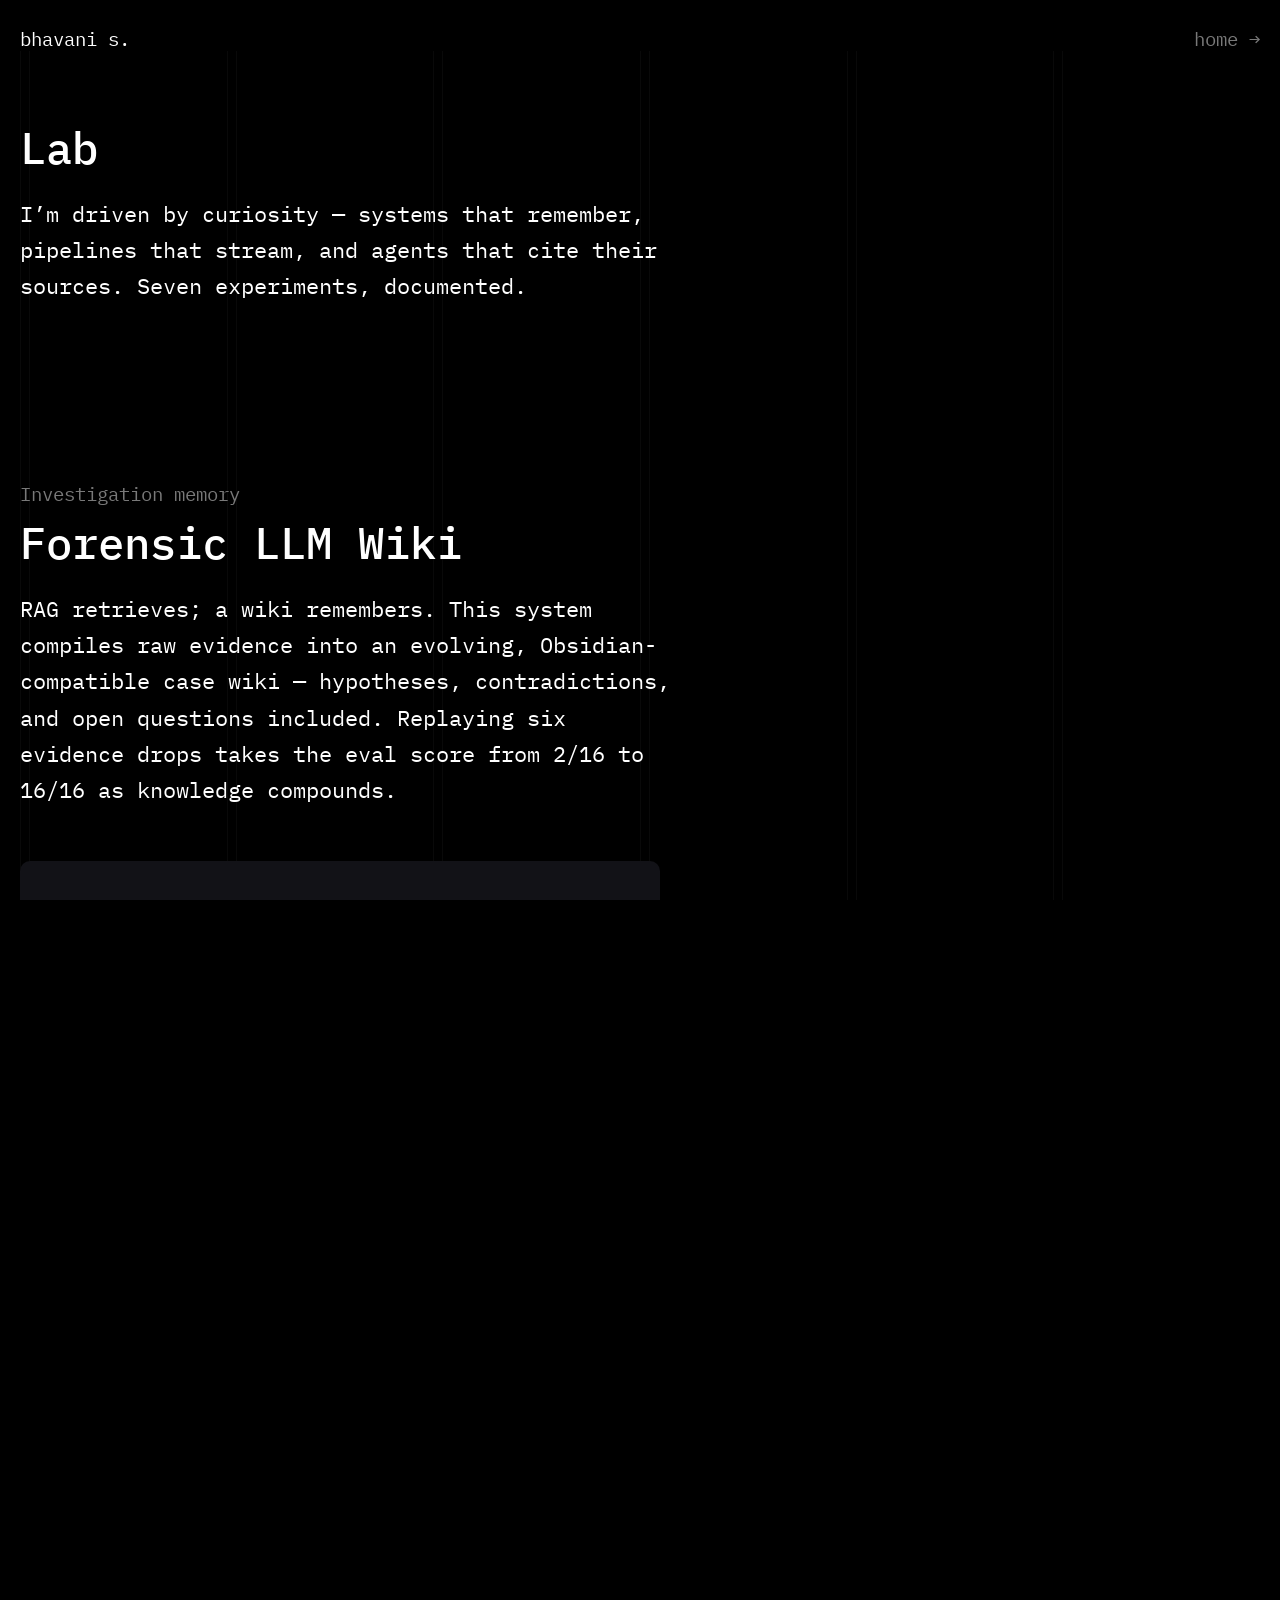
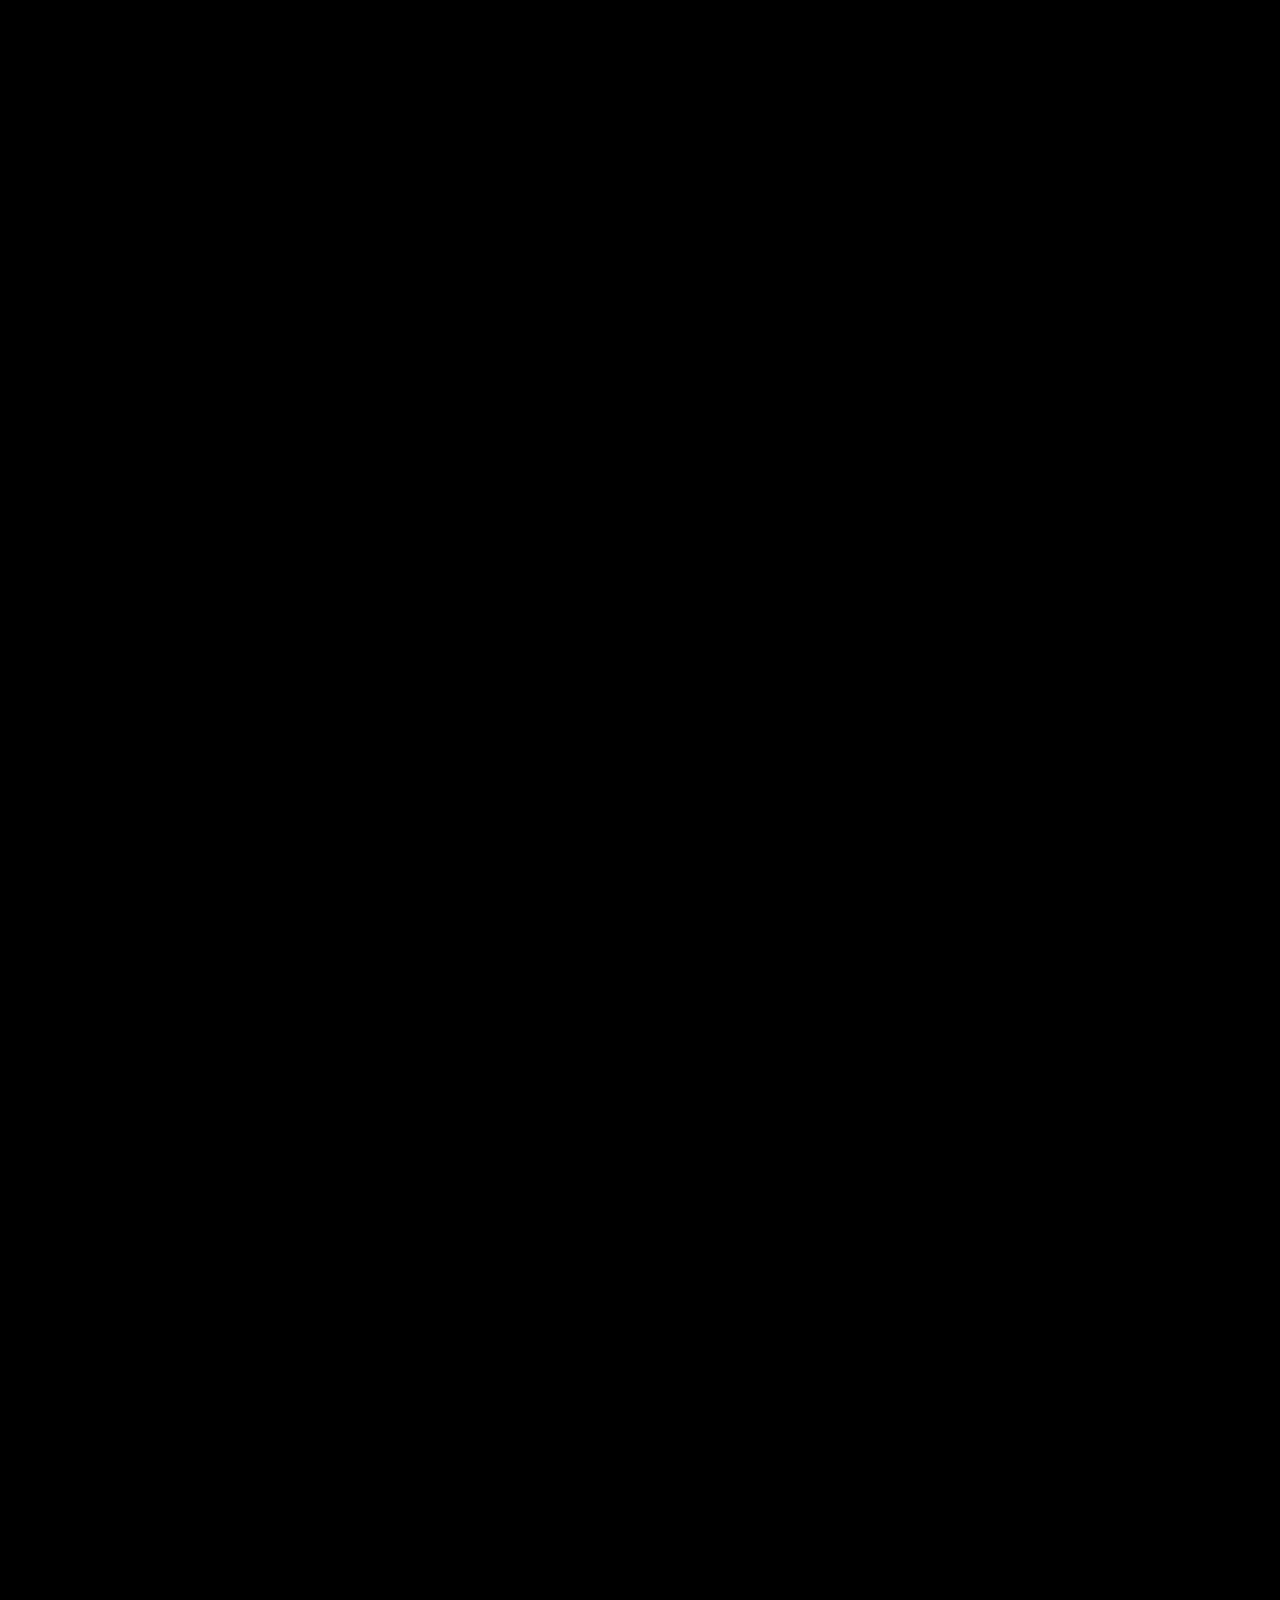
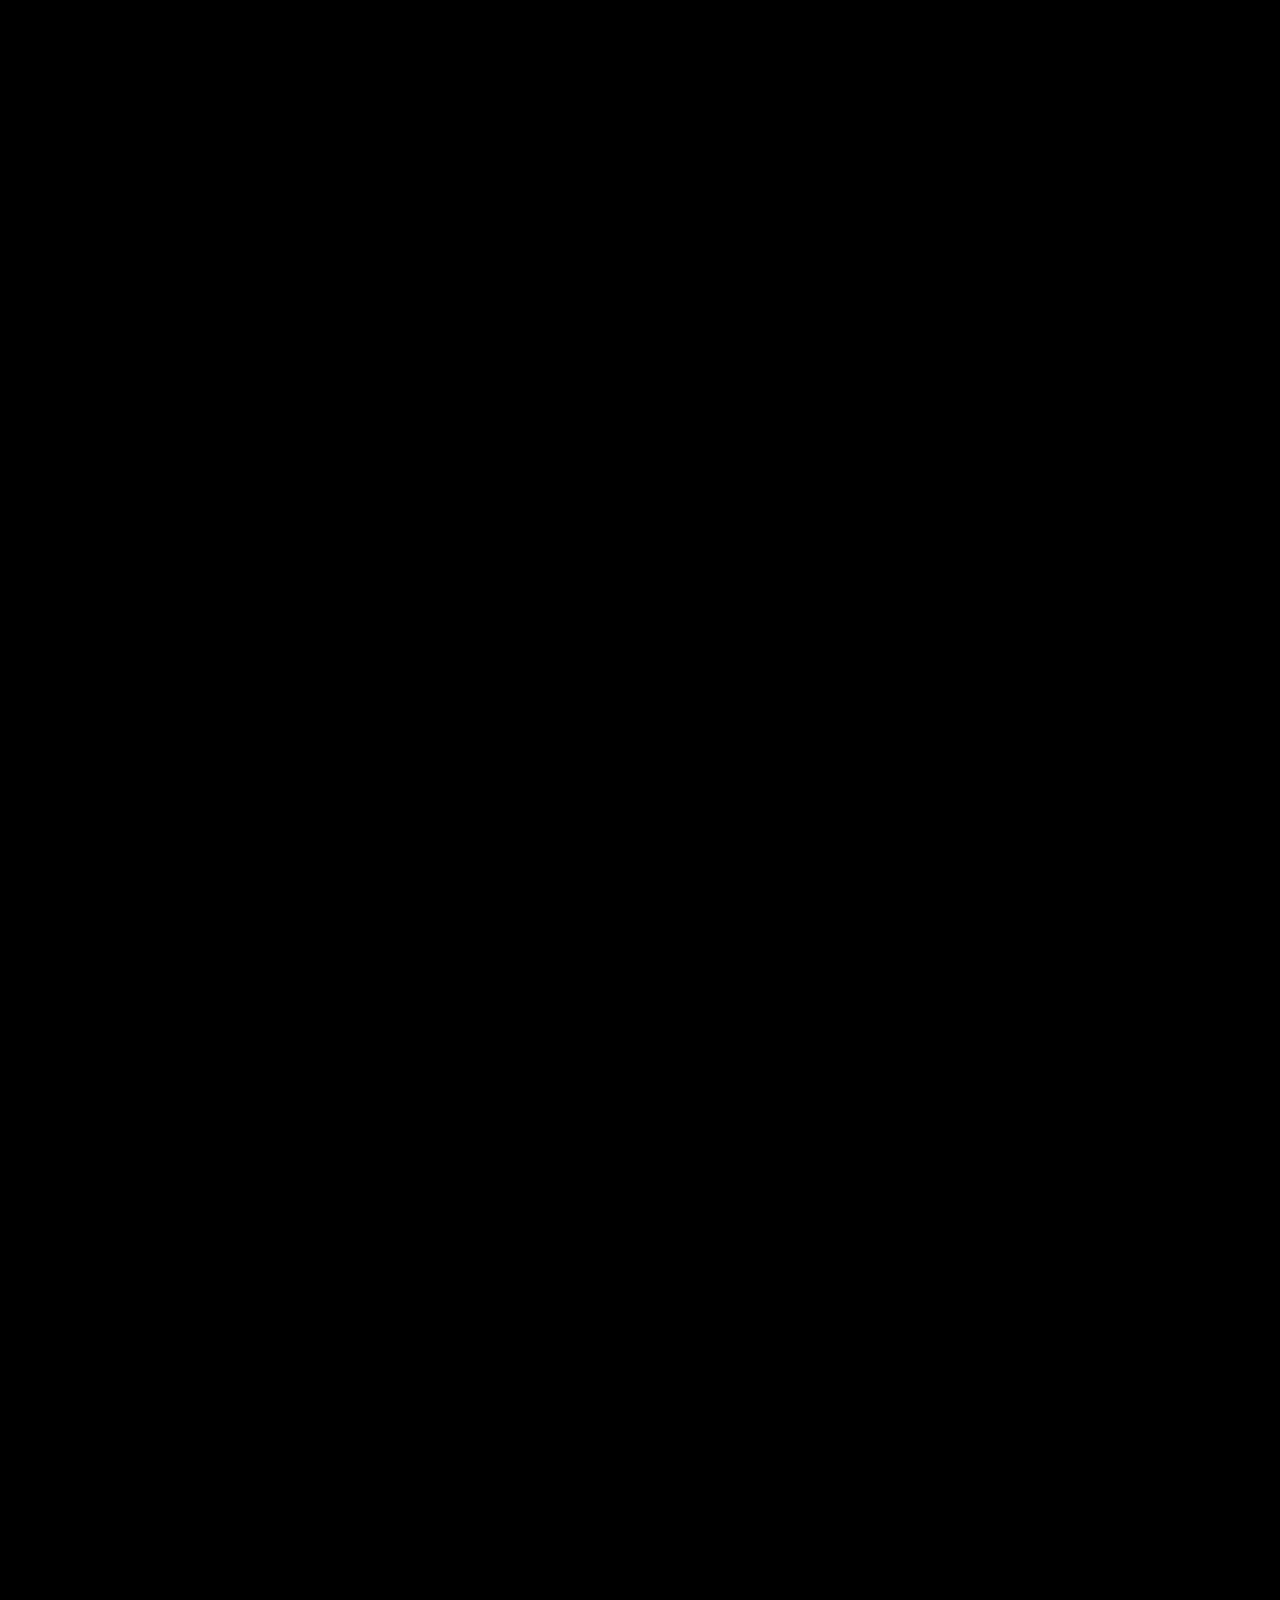
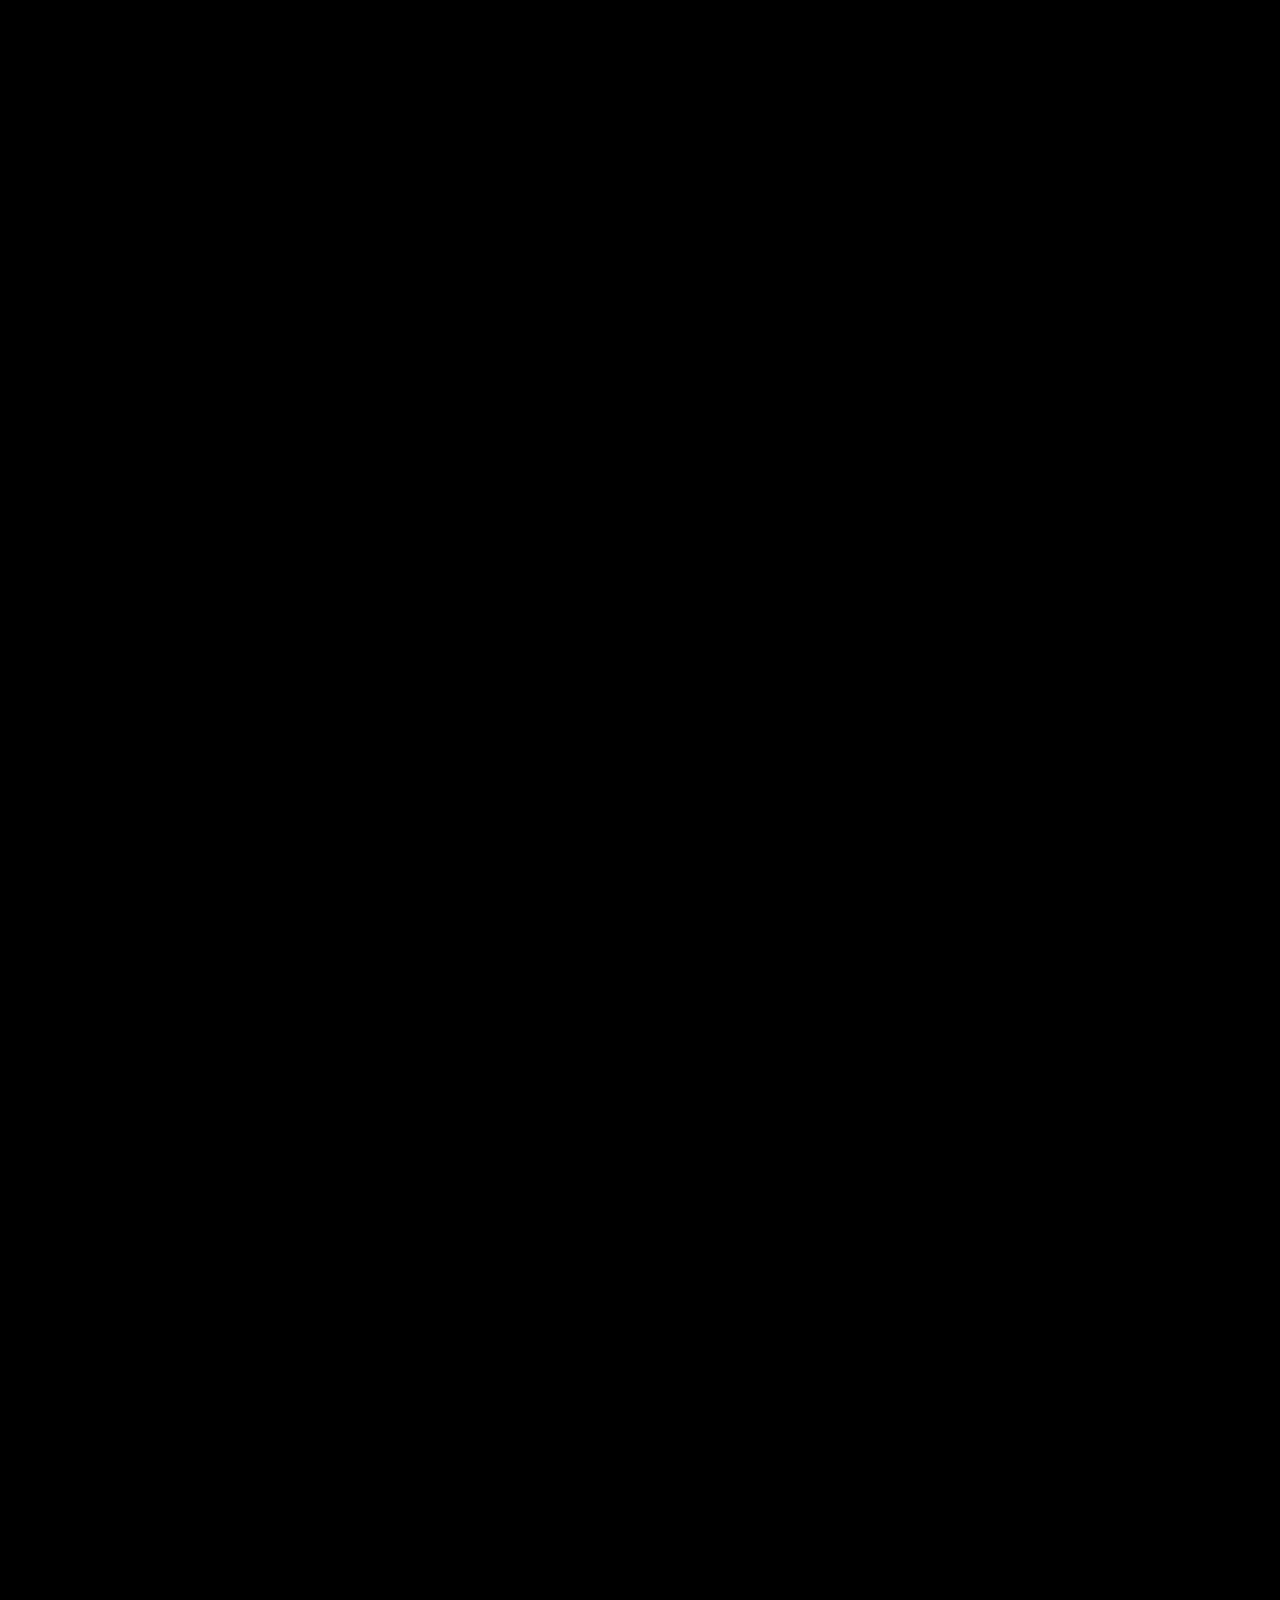
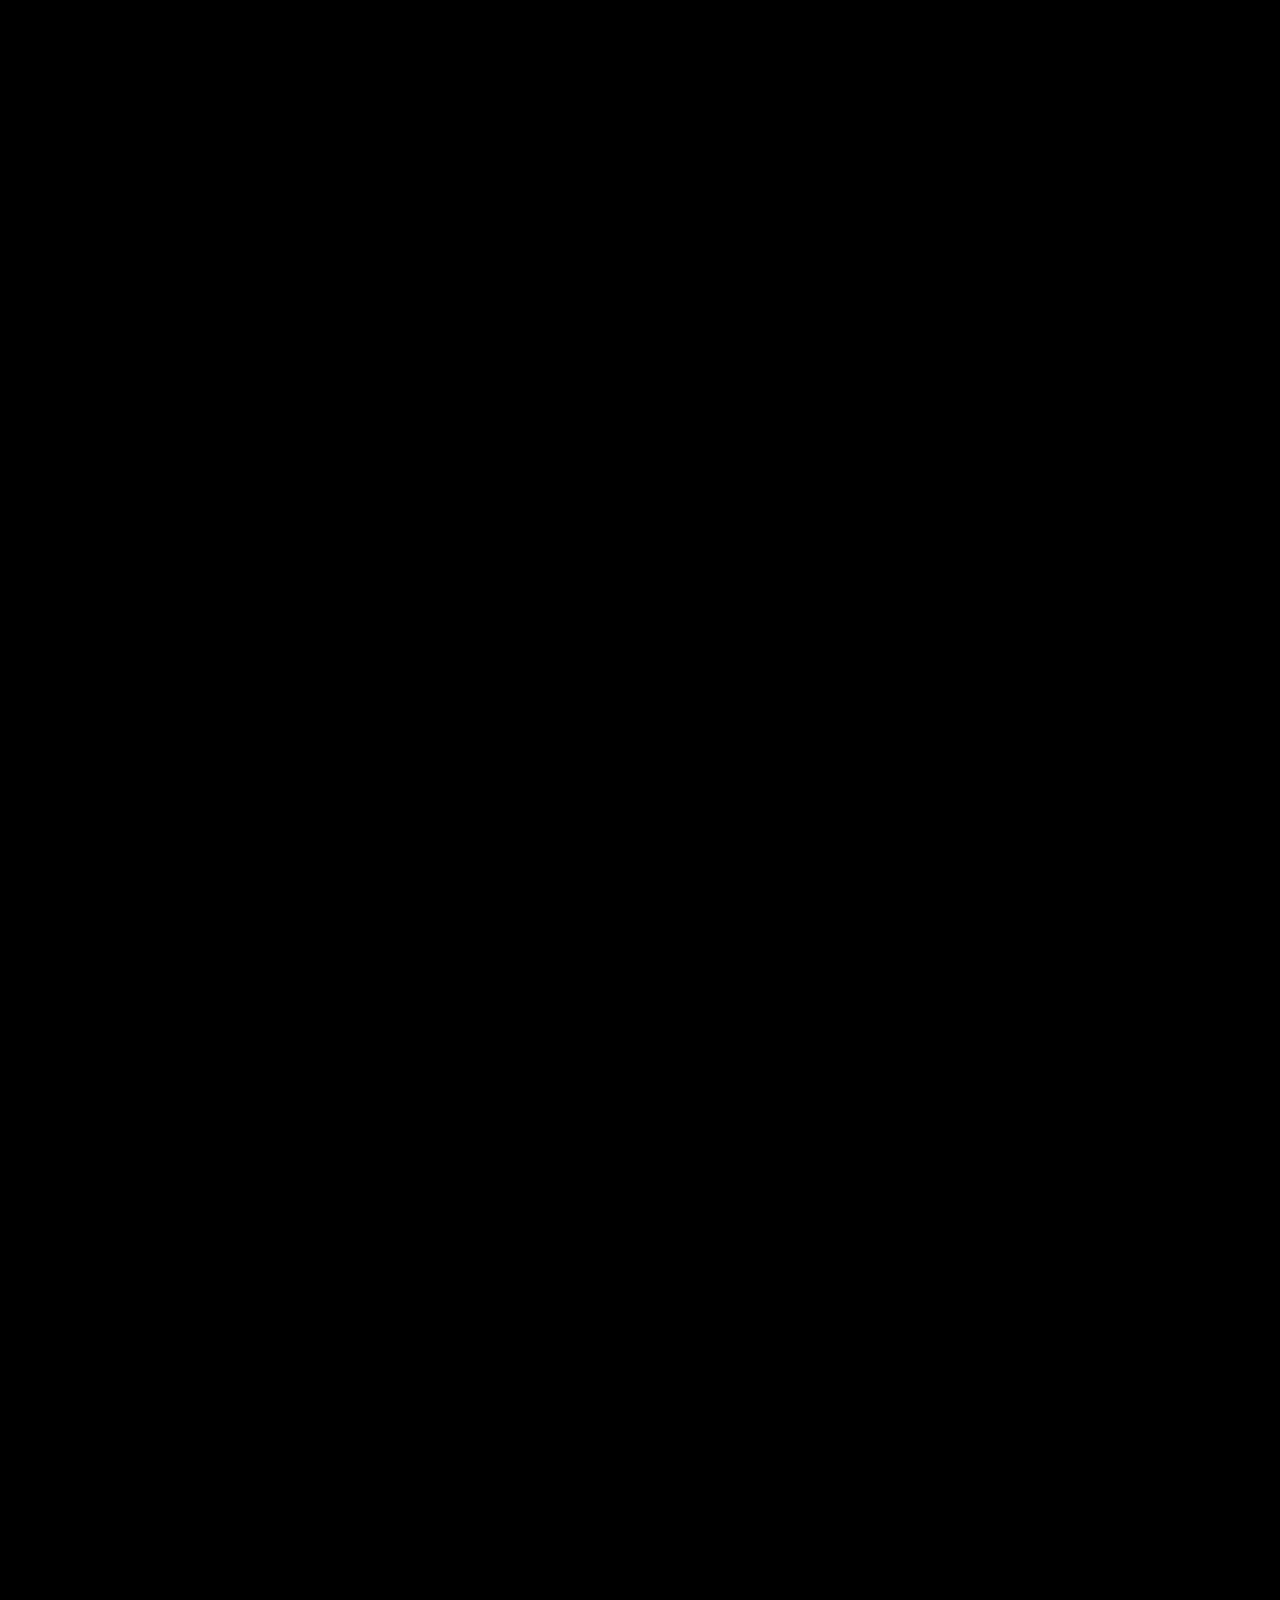
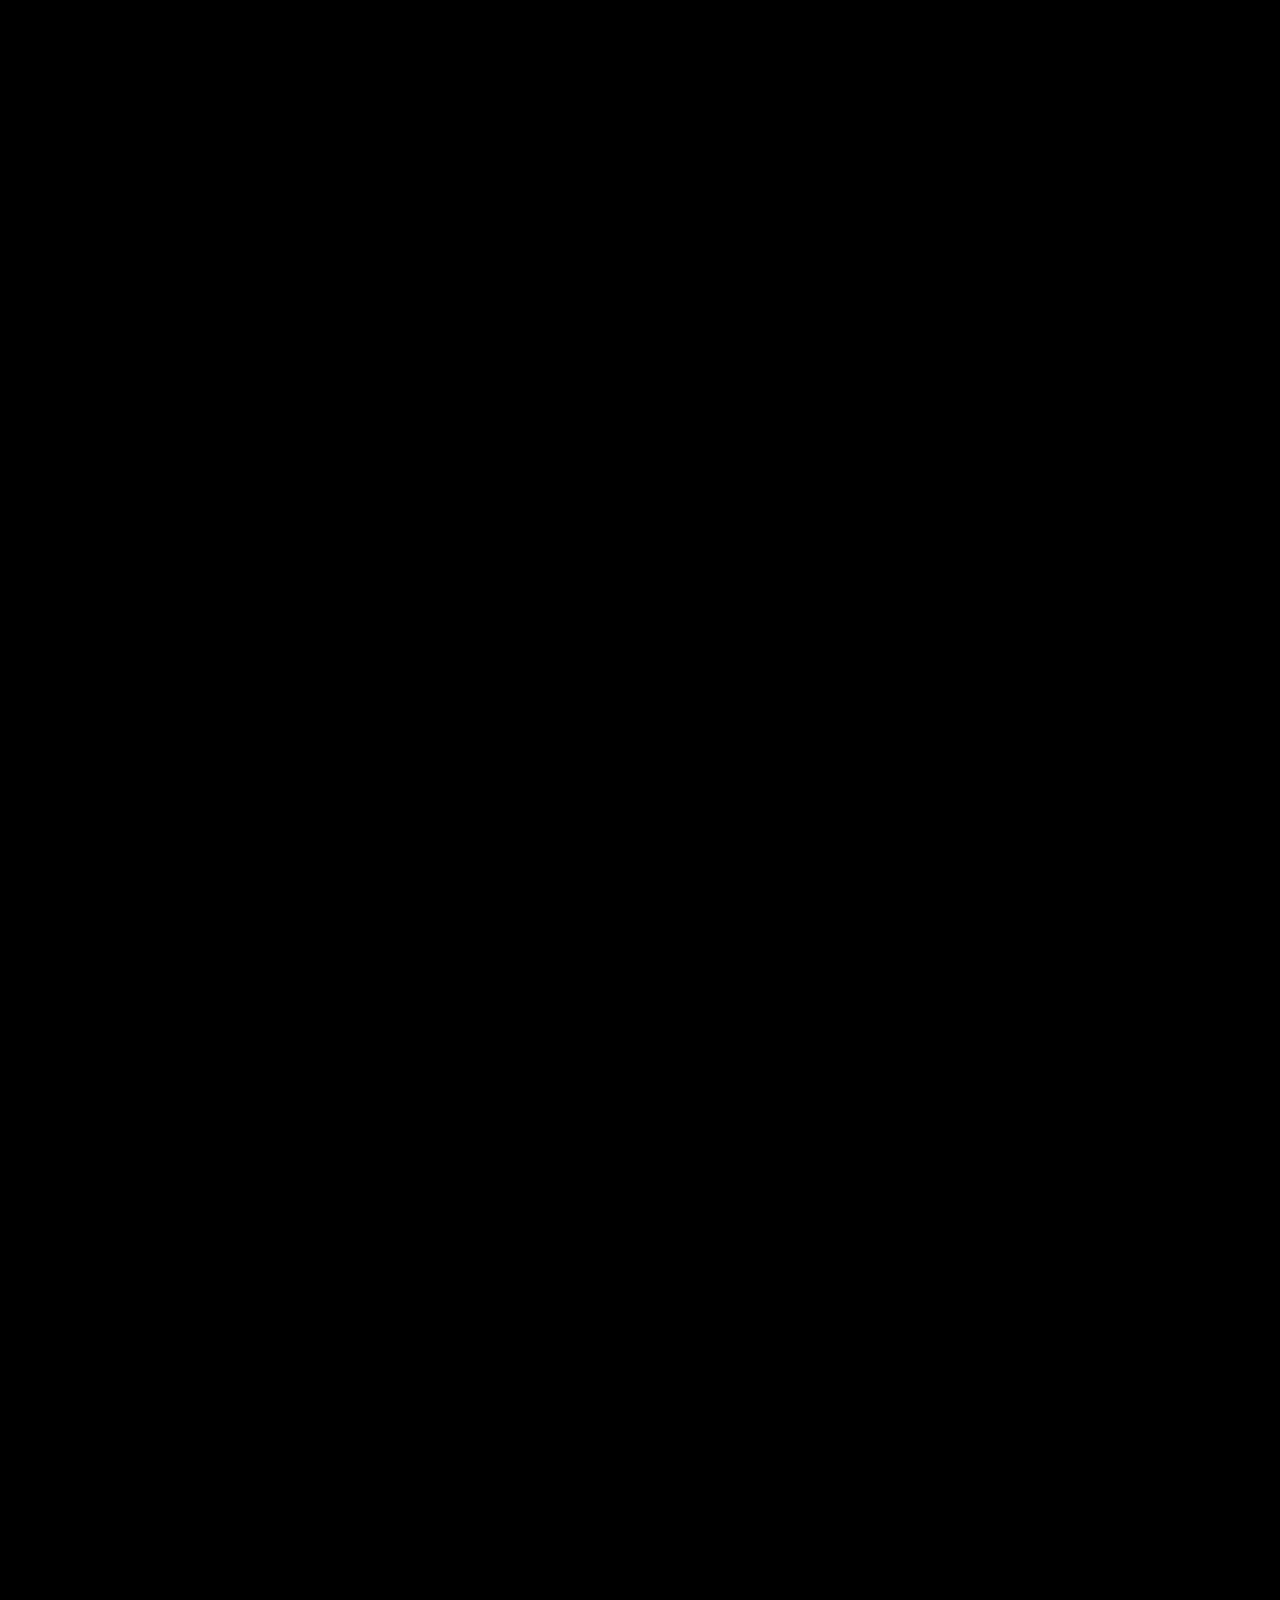
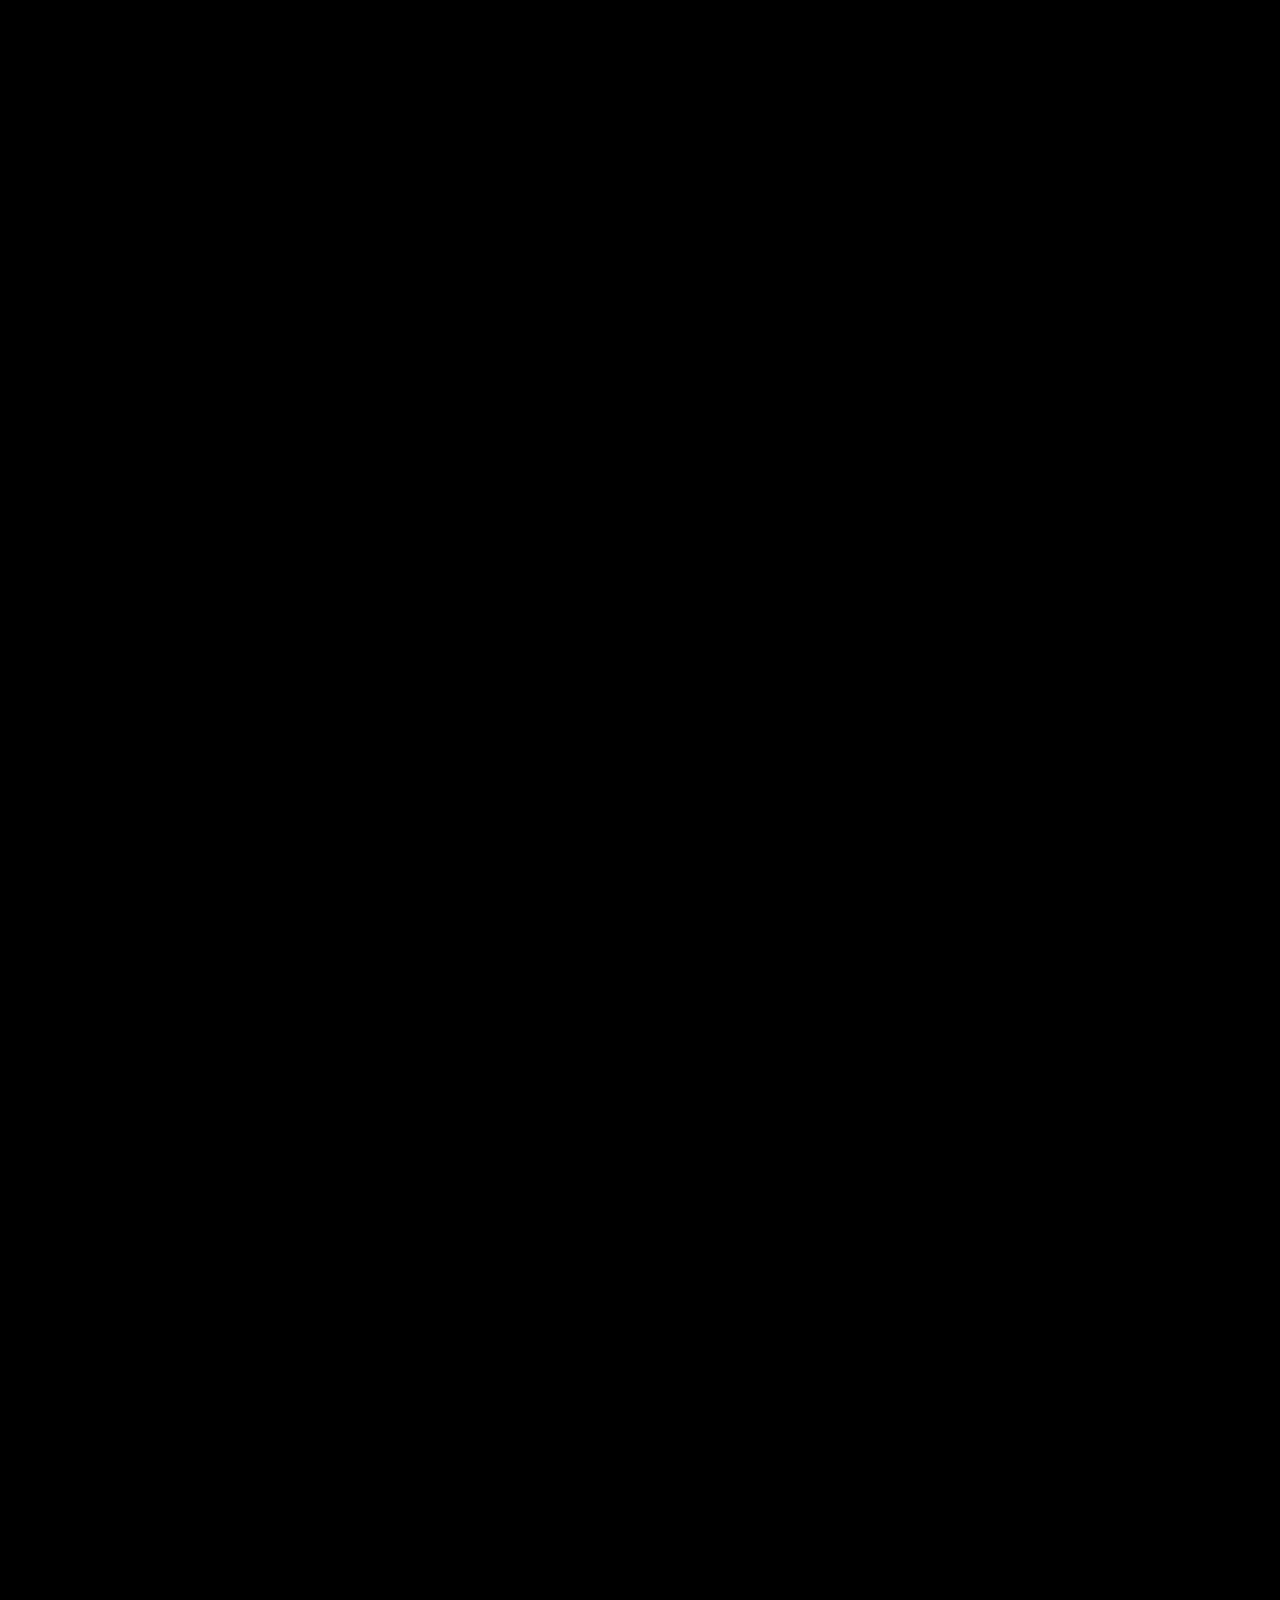
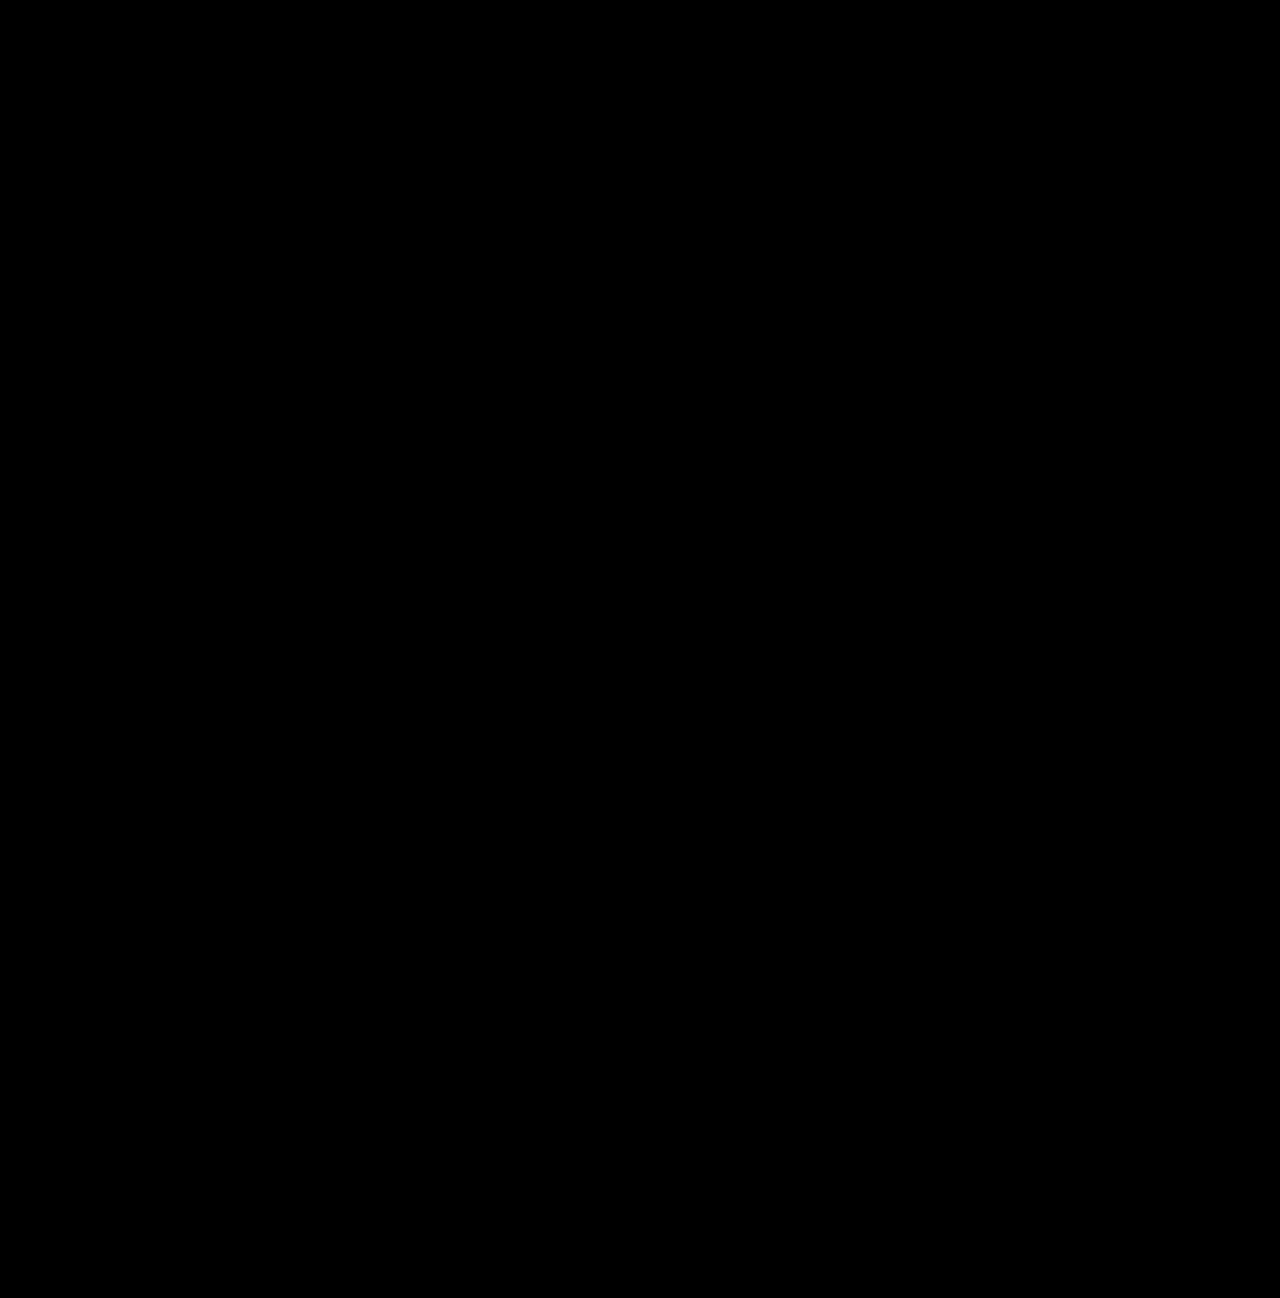
==== commit e327e5de: "Replace solar system project with Geometry Dash RL - Lab: new #geometrydash section — sim-to-real pi" ====
--- a/experiments.html
+++ b/experiments.html
@@ -1,4 +1,5 @@
 <!DOCTYPE html>
+<!-- (c) 2026 Bhavani Shankar Ajith. All rights reserved. Viewing is permitted; reuse is not. See /LICENSE. -->
 <html lang="en">
 <head>
   <meta charset="UTF-8">
@@ -16,7 +17,7 @@
   <link href="https://fonts.googleapis.com/css2?family=IBM+Plex+Mono:ital,wght@0,300;0,400;0,500;1,300;1,400;1,500&display=swap" rel="stylesheet">
   <link href="https://fonts.googleapis.com/css2?family=IBM+Plex+Sans:wght@400;500;600;700&display=swap" rel="stylesheet">
 
-  <link rel="stylesheet" href="css/portfolio.css?v=20260711k">
+  <link rel="stylesheet" href="css/portfolio.css?v=20260711o">
 </head>
 
 <body>
@@ -547,35 +548,87 @@
     <a class="btn btn--margin" href="https://github.com/abs768/Robust-Image-Classification-with-MC-Dropout-Tri-Gating-and-SVHN-Calibrated-OOD-Thresholds" target="_blank" rel="noopener noreferrer"><span class="btn__icon">&rarr;</span> source</a>
   </section>
 
-  <!-- solar system rl -->
-  <section class="xp" id="solar">
-    <h3 class="xp__kicker">AR/VR &middot; reinforcement learning</h3>
-    <h1>A Solar System That Learned to Orbit</h1>
-    <p class="section__lead">
-      An immersive AR/VR solar system where deep reinforcement learning keeps the
-      planets honest &mdash; instead of hard-coding orbital mechanics, an agent
-      learns stable motion, and you walk through the result.
-    </p>
-
-    <div class="xp-diagram">
-      <svg class="diag" id="orbitSvg" viewBox="0 0 640 190" xmlns="http://www.w3.org/2000/svg" aria-label="Orbit sketch">
-        <circle cx="320" cy="95" r="16" fill="#ffe07a"/>
-        <ellipse cx="320" cy="95" rx="120" ry="52" fill="none" stroke="#7e838c" stroke-width="1" stroke-dasharray="3,4"/>
-        <ellipse cx="320" cy="95" rx="210" ry="82" fill="none" stroke="#7e838c" stroke-width="1" stroke-dasharray="3,4"/>
-        <circle r="7" fill="#1c86ff">
-          <animateMotion dur="7s" repeatCount="indefinite" path="M440,95 A120,52 0 1 1 200,95 A120,52 0 1 1 440,95"/>
-        </circle>
-        <circle r="5" fill="#ff4fa0">
-          <animateMotion dur="12s" repeatCount="indefinite" path="M530,95 A210,82 0 1 1 110,95 A210,82 0 1 1 530,95"/>
-        </circle>
-      </svg>
-    </div>
-    <button class="replay" data-replay="orbitSvg" aria-label="Replay the orbits">&#8635;</button>
+  <!-- geometry dash rl -->
+  <section class="xp" id="geometrydash">
+    <h3 class="xp__kicker">Reinforcement learning &middot; sim-to-real</h3>
+    <h1>Teaching an AI to Play Geometry Dash</h1>
+    <p class="section__lead">
+      The actual retail game on Steam &mdash; not a clone. One button, one square,
+      instant death on contact: a perfect testbed for frame-perfect timing.
+      Agents train in a stripped-down physics simulator that runs 2,000&times;
+      faster than the game, then a custom C++ mod drives the real thing &mdash;
+      reading game state and pressing jump in real time.
+    </p>
+
+    <div class="xp-diagram xp-diagram--wide">
+      <svg class="diag" viewBox="0 0 720 240" xmlns="http://www.w3.org/2000/svg" aria-label="Sim-to-real pipeline">
+        <g class="diag-box">
+          <rect x="20" y="38" width="128" height="44"/>
+          <rect x="172" y="38" width="128" height="44"/>
+          <rect x="324" y="38" width="108" height="44"/>
+          <rect x="456" y="38" width="128" height="44"/>
+          <rect x="608" y="38" width="98" height="44"/>
+        </g>
+        <g class="diag-arrow">
+          <path d="M148,60 L172,60"/>
+          <path d="M300,60 L324,60"/>
+          <path d="M432,60 L456,60"/>
+          <path d="M584,60 L608,60"/>
+        </g>
+        <g class="diag-label" text-anchor="middle">
+          <text x="84" y="56">simulator</text>
+          <text x="84" y="70" class="diag-dim">2,000&times; real time</text>
+          <text x="236" y="56">train</text>
+          <text x="236" y="70" class="diag-dim">dqn &middot; ppo &middot; ga</text>
+          <text x="378" y="56">policy</text>
+          <text x="378" y="70" class="diag-dim">sim-only</text>
+          <text x="520" y="56">c++ mod</text>
+          <text x="520" y="70" class="diag-dim">state out, jump in</text>
+          <text x="657" y="56">real game</text>
+          <text x="657" y="70" class="diag-dim">steam</text>
+        </g>
+
+        <!-- the cube runs the level below -->
+        <path d="M20,200 L706,200" stroke="#3a3a48" stroke-width="2"/>
+        <g fill="#0e0e12" stroke="#dfdfdf" stroke-width="2">
+          <path d="M200,200 L214,172 L228,200 Z"/>
+          <path d="M228,200 L242,172 L256,200 Z"/>
+          <path d="M440,200 L454,172 L468,200 Z"/>
+        </g>
+        <g style="filter: drop-shadow(0 0 8px rgba(46, 230, 168, 0.8))">
+          <g>
+            <rect x="-13" y="-26" width="26" height="26" rx="5" fill="#2ee6a8"/>
+            <animateMotion dur="3.6s" repeatCount="indefinite"
+              path="M40,200 L150,200 Q214,96 280,200 L400,200 Q454,104 508,200 L690,200"/>
+          </g>
+        </g>
+      </svg>
+    </div>
+
+    <div class="xp-reqs">
+      <div>
+        <h4>how it works</h4>
+        <ul>
+          <li>Training in the live game means waiting days at 60&nbsp;fps; the fast simulator turns millions of frames into seconds</li>
+          <li>A controlled bake-off: PPO &mdash; the trendy default &mdash; reliably got stuck, refusing the first risky jump because failing cost it reward; DQN and a genetic algorithm cleared every level</li>
+          <li>Sim-to-real transfer: a policy that had only ever seen the simulator drove the genuine game and jumped real spikes</li>
+        </ul>
+      </div>
+      <div>
+        <h4>results</h4>
+        <ul>
+          <li>A full official level cleared start to finish, learned from a human demonstration</li>
+          <li>Custom C++ mod bridges policy and game: state out, button press in, every frame</li>
+          <li>The lesson: the best algorithm depends on the problem, not the hype</li>
+        </ul>
+      </div>
+    </div>
 
     <div class="xp-specs">
-      <span>unity</span><span>deep rl</span><span>ar/vr</span><span>c#</span>
-    </div>
-    <a class="btn btn--margin" href="https://github.com/abs768/Solar-System-Model-using-Deep-Reinforcement-Learning" target="_blank" rel="noopener noreferrer"><span class="btn__icon">&rarr;</span> source</a>
+      <span>python</span><span>dqn</span><span>ppo</span><span>genetic algorithm</span><span>c++ mod</span><span>sim-to-real</span>
+    </div>
+    <a class="btn btn--margin" href="https://abs768.github.io/geometry-dash-rl/" target="_blank" rel="noopener noreferrer"><span class="btn__icon">&rarr;</span> project page</a>
+    <a class="btn btn--margin" href="https://github.com/abs768/geometry-dash-rl" target="_blank" rel="noopener noreferrer"><span class="btn__icon">&rarr;</span> source</a>
   </section>
 
   <!-- footer -->
@@ -596,6 +649,6 @@
     </div>
   </section>
 
-  <script src="js/portfolio.js?v=20260711k" defer></script>
+  <script src="js/portfolio.js?v=20260711o" defer></script>
 </body>
 </html>
--- a/css/portfolio.css
+++ b/css/portfolio.css
@@ -1,3 +1,4 @@
+/* (c) 2026 Bhavani Shankar Ajith. All rights reserved. See /LICENSE. */
 /* black, white, one blue. IBM Plex Mono body, IBM Plex Sans headings. */
 
 :root {
@@ -69,12 +70,24 @@
   #cursor {
     display: none;
   }
+
+  /* no hover on touch: project names sit as captions on the tiles */
+  .workgrid__item__title {
+    opacity: 1;
+    background: linear-gradient(transparent 30%, rgba(0, 0, 0, 0.88));
+    align-items: flex-end;
+    justify-content: flex-start;
+    text-align: left;
+    font-size: 0.72rem;
+    padding: 0.9em;
+  }
 }
 
 /* ============ intro animation ============ */
 .intro {
   max-width: none;
   height: 100vh;
+  height: 100svh; /* stable under mobile URL bars */
   padding: 0;
   margin: 0;
   display: flex;
@@ -234,6 +247,7 @@
 /* about */
 .about {
   min-height: 86vh;
+  min-height: 86svh;
   display: flex;
   flex-direction: column;
   justify-content: center;
@@ -538,8 +552,15 @@
 }
 
 .tile-wordmark--paper {
-  font-size: clamp(2.4rem, 5vw, 4.2rem);
-  background-image: linear-gradient(90deg, #ff7ab8, #ffe07a, #7ad7ff);
+  font-size: clamp(2.8rem, 6vw, 5.2rem);
+  background-image: linear-gradient(90deg, #ff7ab8, #ffe07a, #7ad7ff, #b48aff, #ff7ab8);
+  background-size: 250% 100%;
+  animation: wordShimmer 7s ease-in-out infinite alternate;
+}
+
+@keyframes wordShimmer {
+  from { background-position: 0% 50%; }
+  to { background-position: 100% 50%; }
 }
 
 .tile-stat--k {
@@ -675,6 +696,19 @@
   flex: 1;
 }
 
+.tile-assist__bar::after {
+  content: "";
+  position: absolute;
+  inset: 0;
+  background: linear-gradient(90deg, transparent, rgba(255, 255, 255, 0.75), transparent);
+  transform: translateX(-100%);
+  animation: barSweep 2.8s ease-in-out infinite;
+}
+
+@keyframes barSweep {
+  to { transform: translateX(100%); }
+}
+
 .tile-assist__bar span:nth-child(1) { background: #1c86ff; }
 .tile-assist__bar span:nth-child(2) { background: #ff4757; }
 .tile-assist__bar span:nth-child(3) { background: #ffe07a; }
@@ -708,6 +742,20 @@
 .tile-more {
   font-size: 2.4rem;
   color: #fff;
+  animation: nudge 1.8s ease-in-out infinite;
+}
+
+@keyframes nudge {
+  0%, 100% { transform: translateX(0); }
+  50% { transform: translateX(12px); }
+}
+
+@media (prefers-reduced-motion: reduce) {
+  .tile-wordmark--paper,
+  .tile-assist__bar::after,
+  .tile-more {
+    animation: none;
+  }
 }
 
 /* ============ write ============ */
@@ -1126,6 +1174,16 @@
   .xp-reqs {
     grid-template-columns: 1fr;
   }
+
+  /* diagrams keep readable text and pan sideways instead */
+  .xp-diagram {
+    overflow-x: auto;
+    -webkit-overflow-scrolling: touch;
+  }
+
+  .xp-diagram .diag {
+    min-width: 600px;
+  }
 }
 
 /* ============ interactive cards (lab) ============ */
@@ -1342,6 +1400,11 @@
   height: 72%;
   max-height: 240px;
   width: auto;
+}
+
+.tile-art--big {
+  height: 88%;
+  max-height: 300px;
 }
 
 .tile-art--chart {
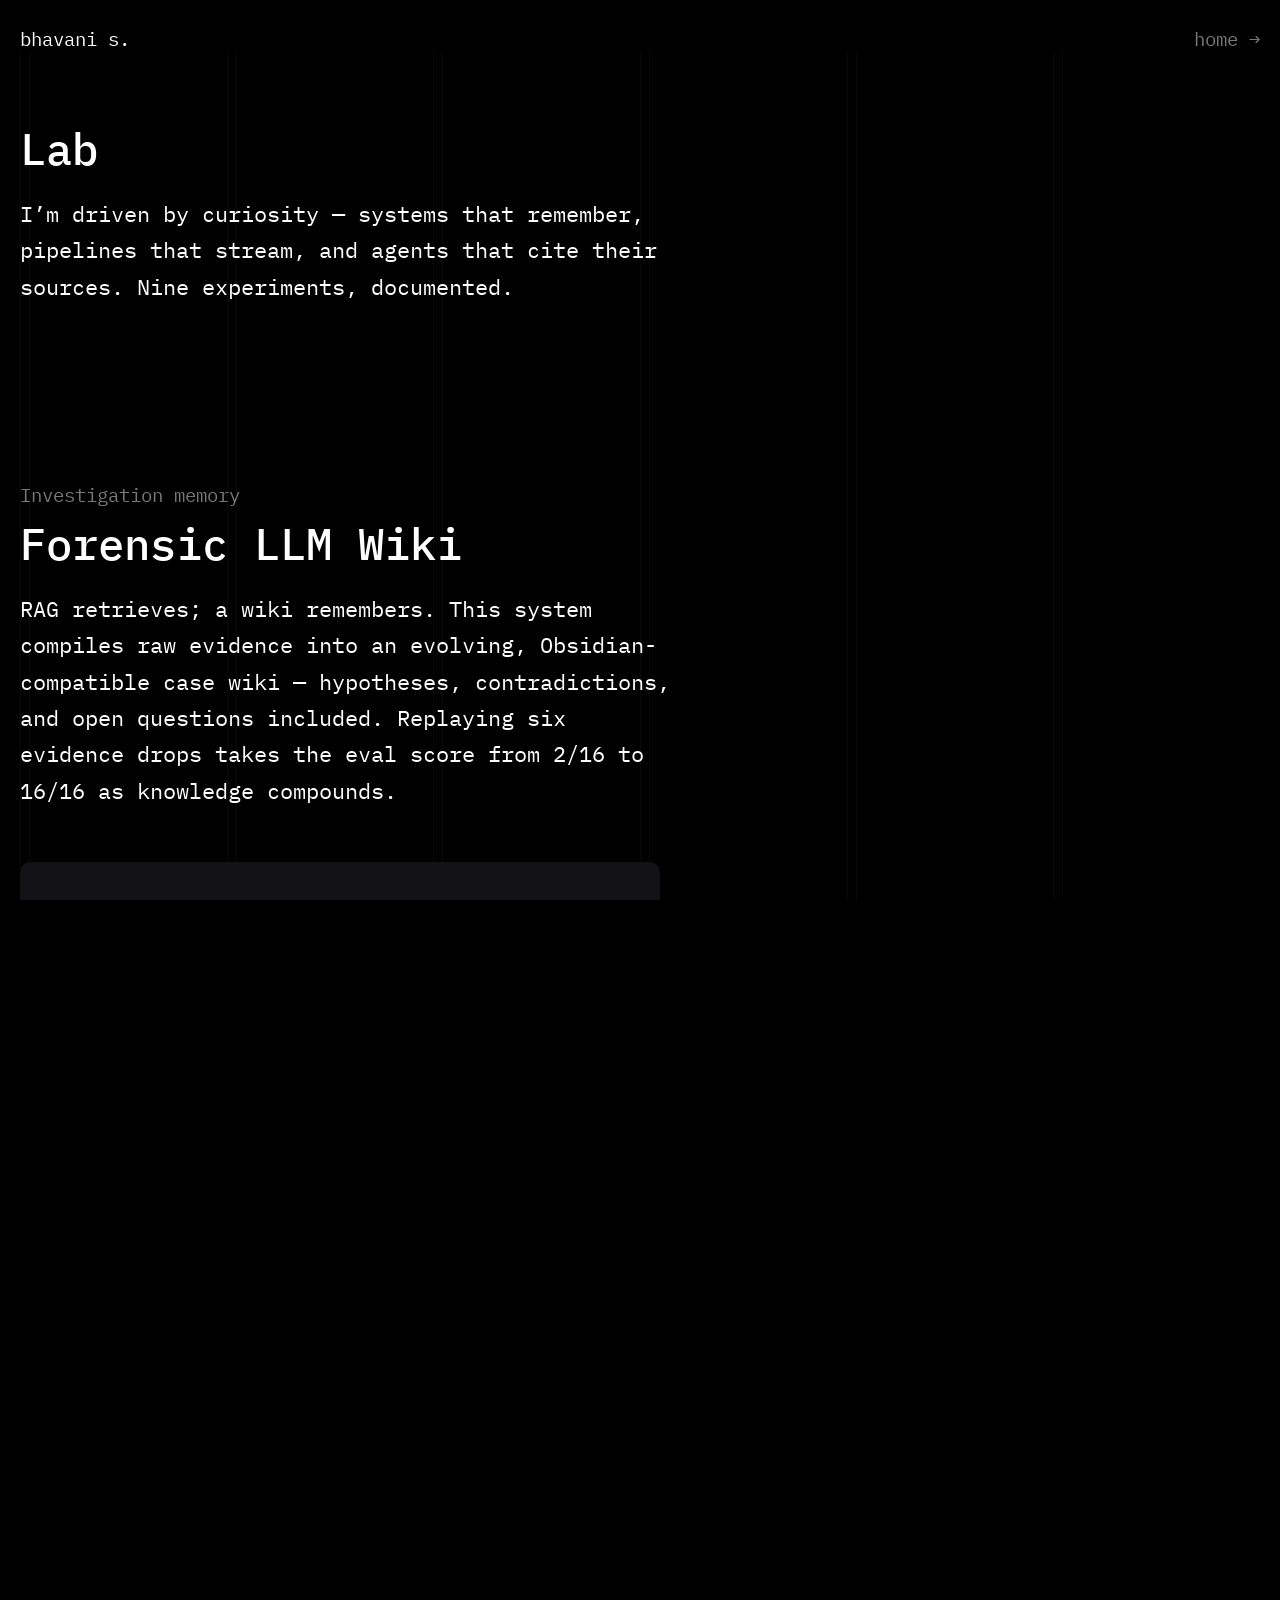
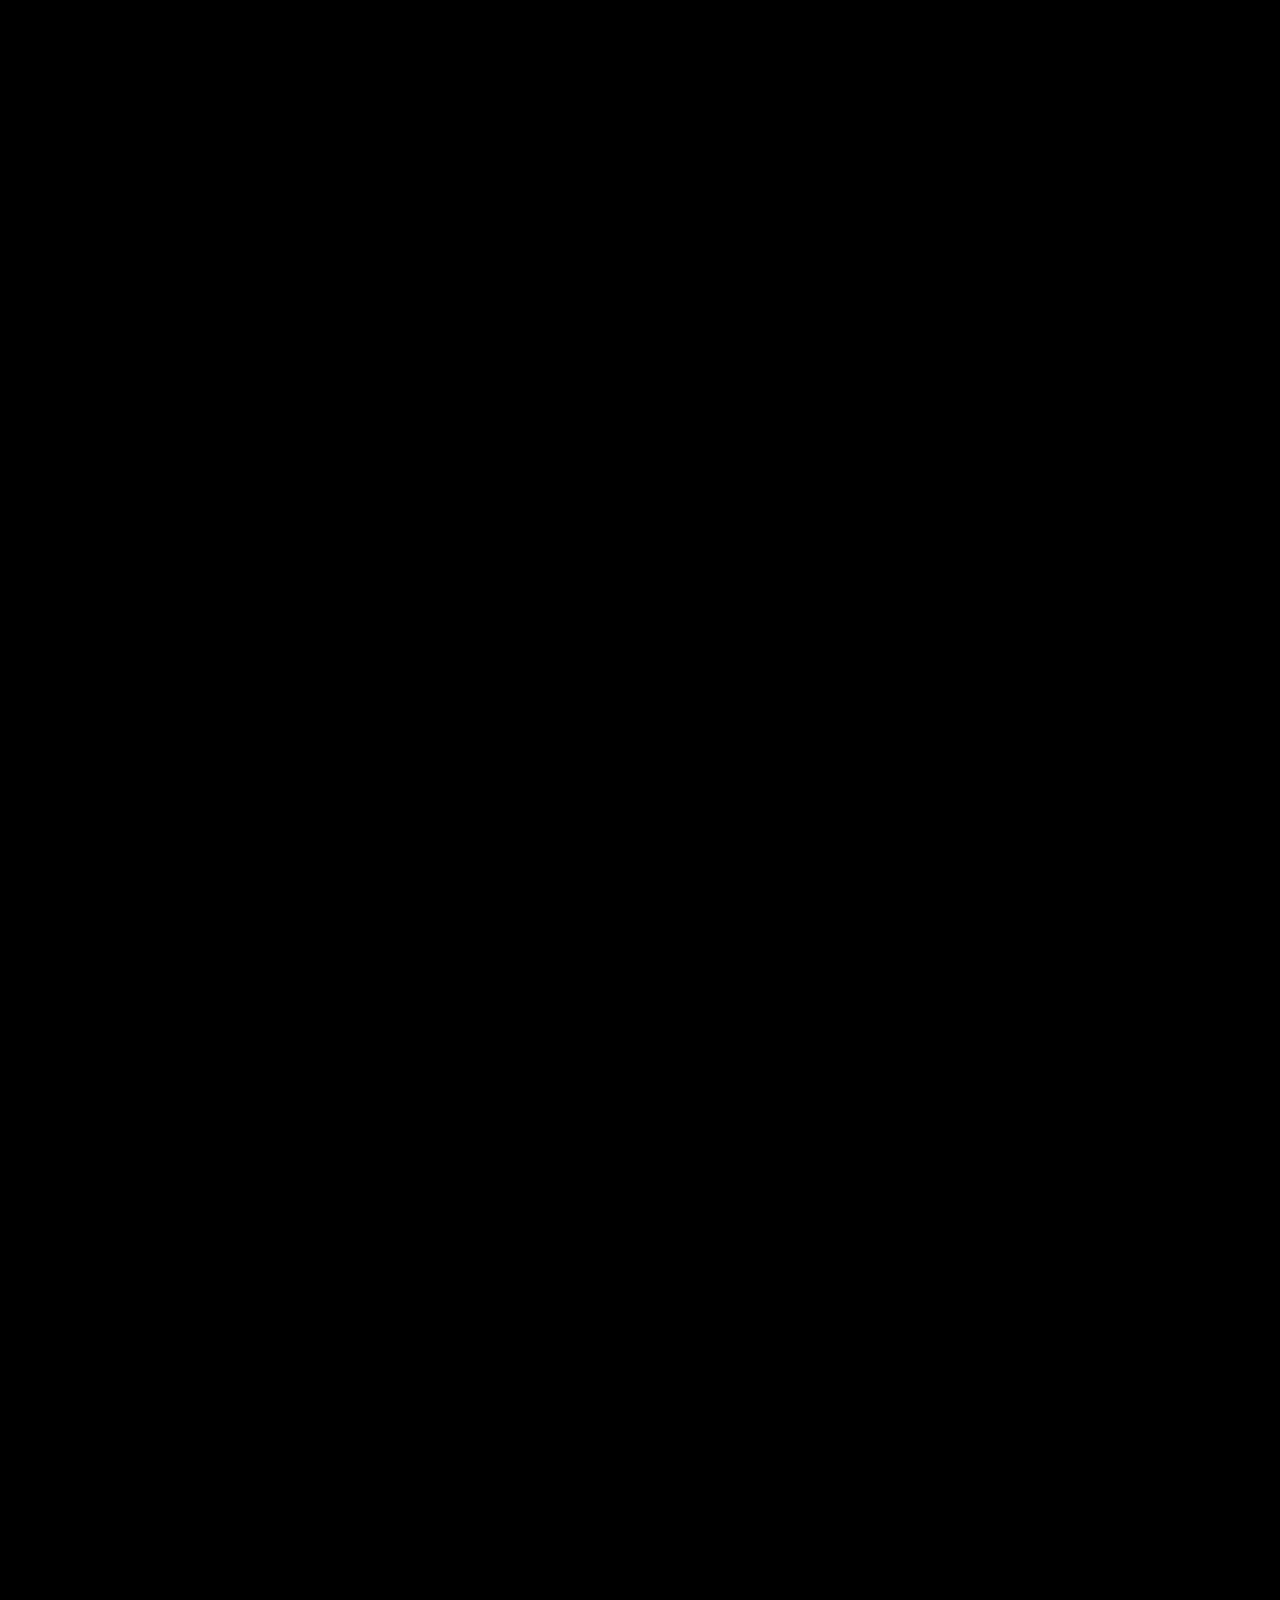
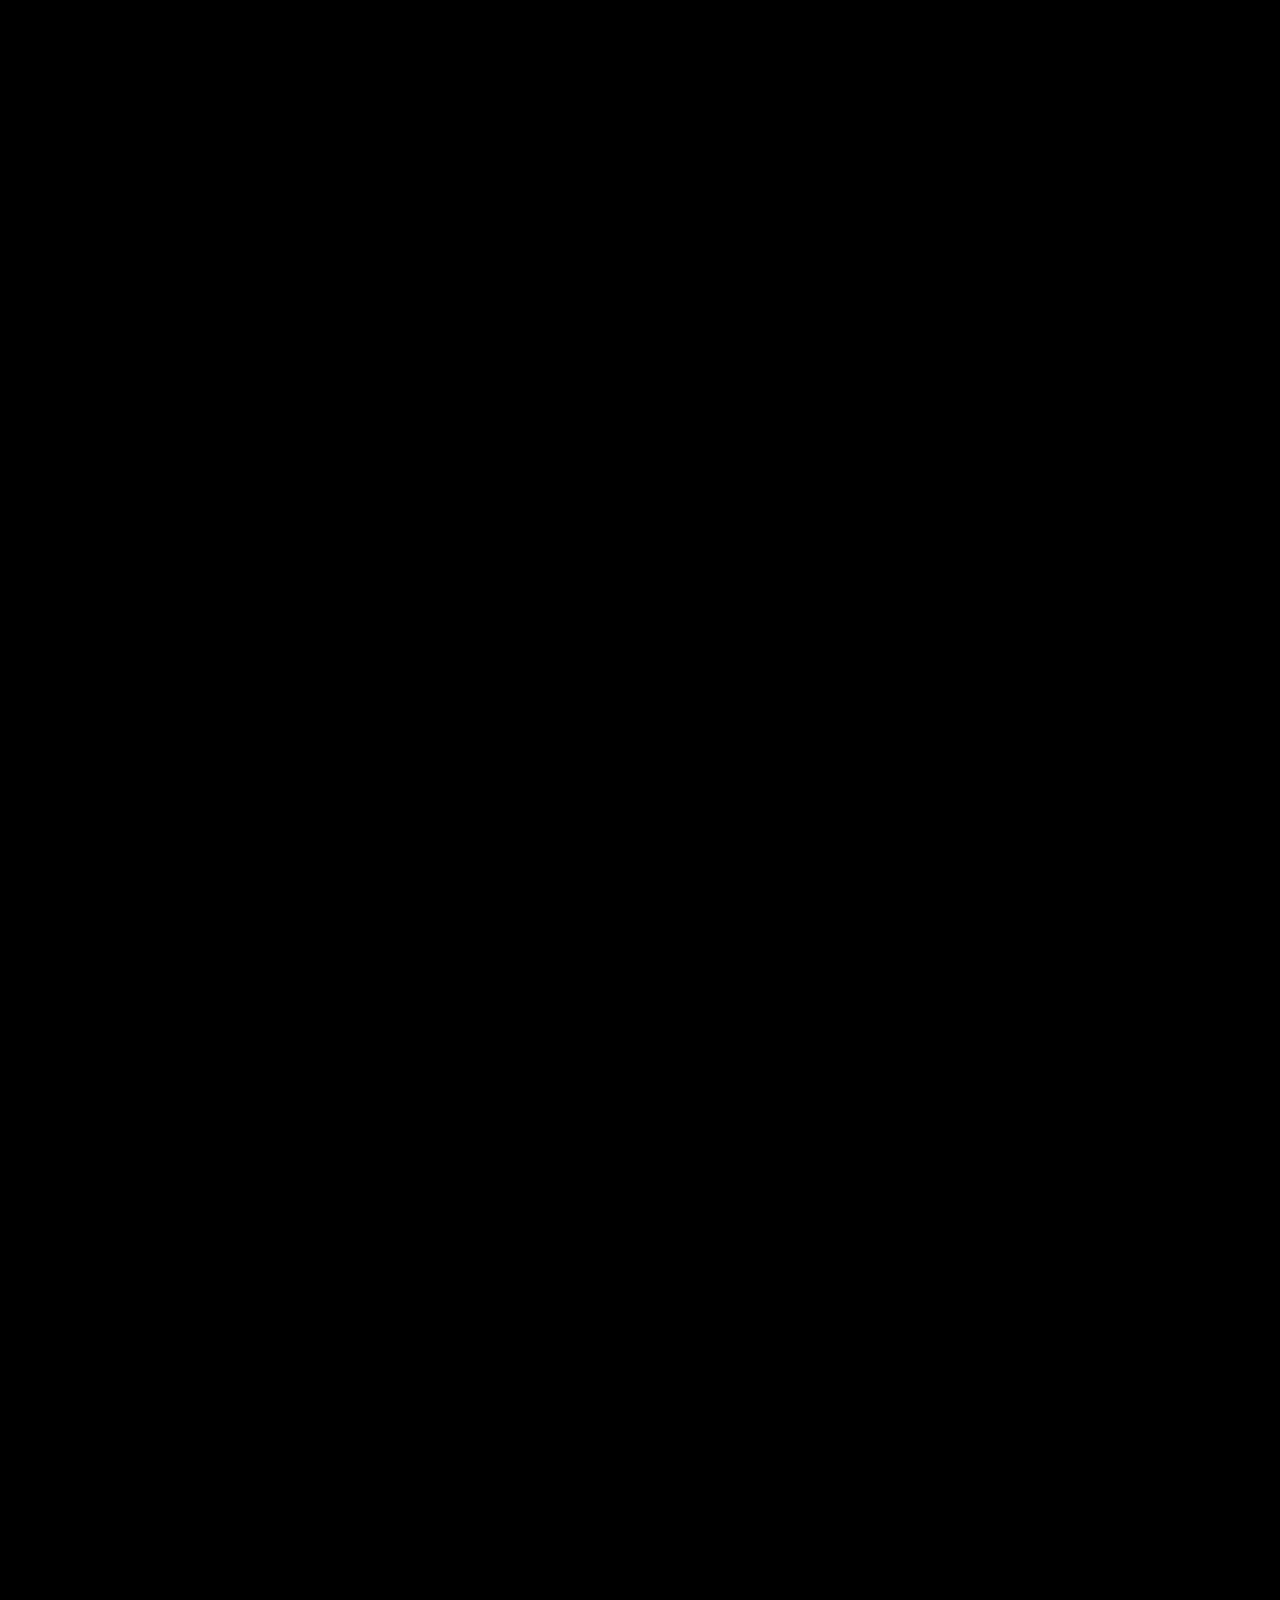
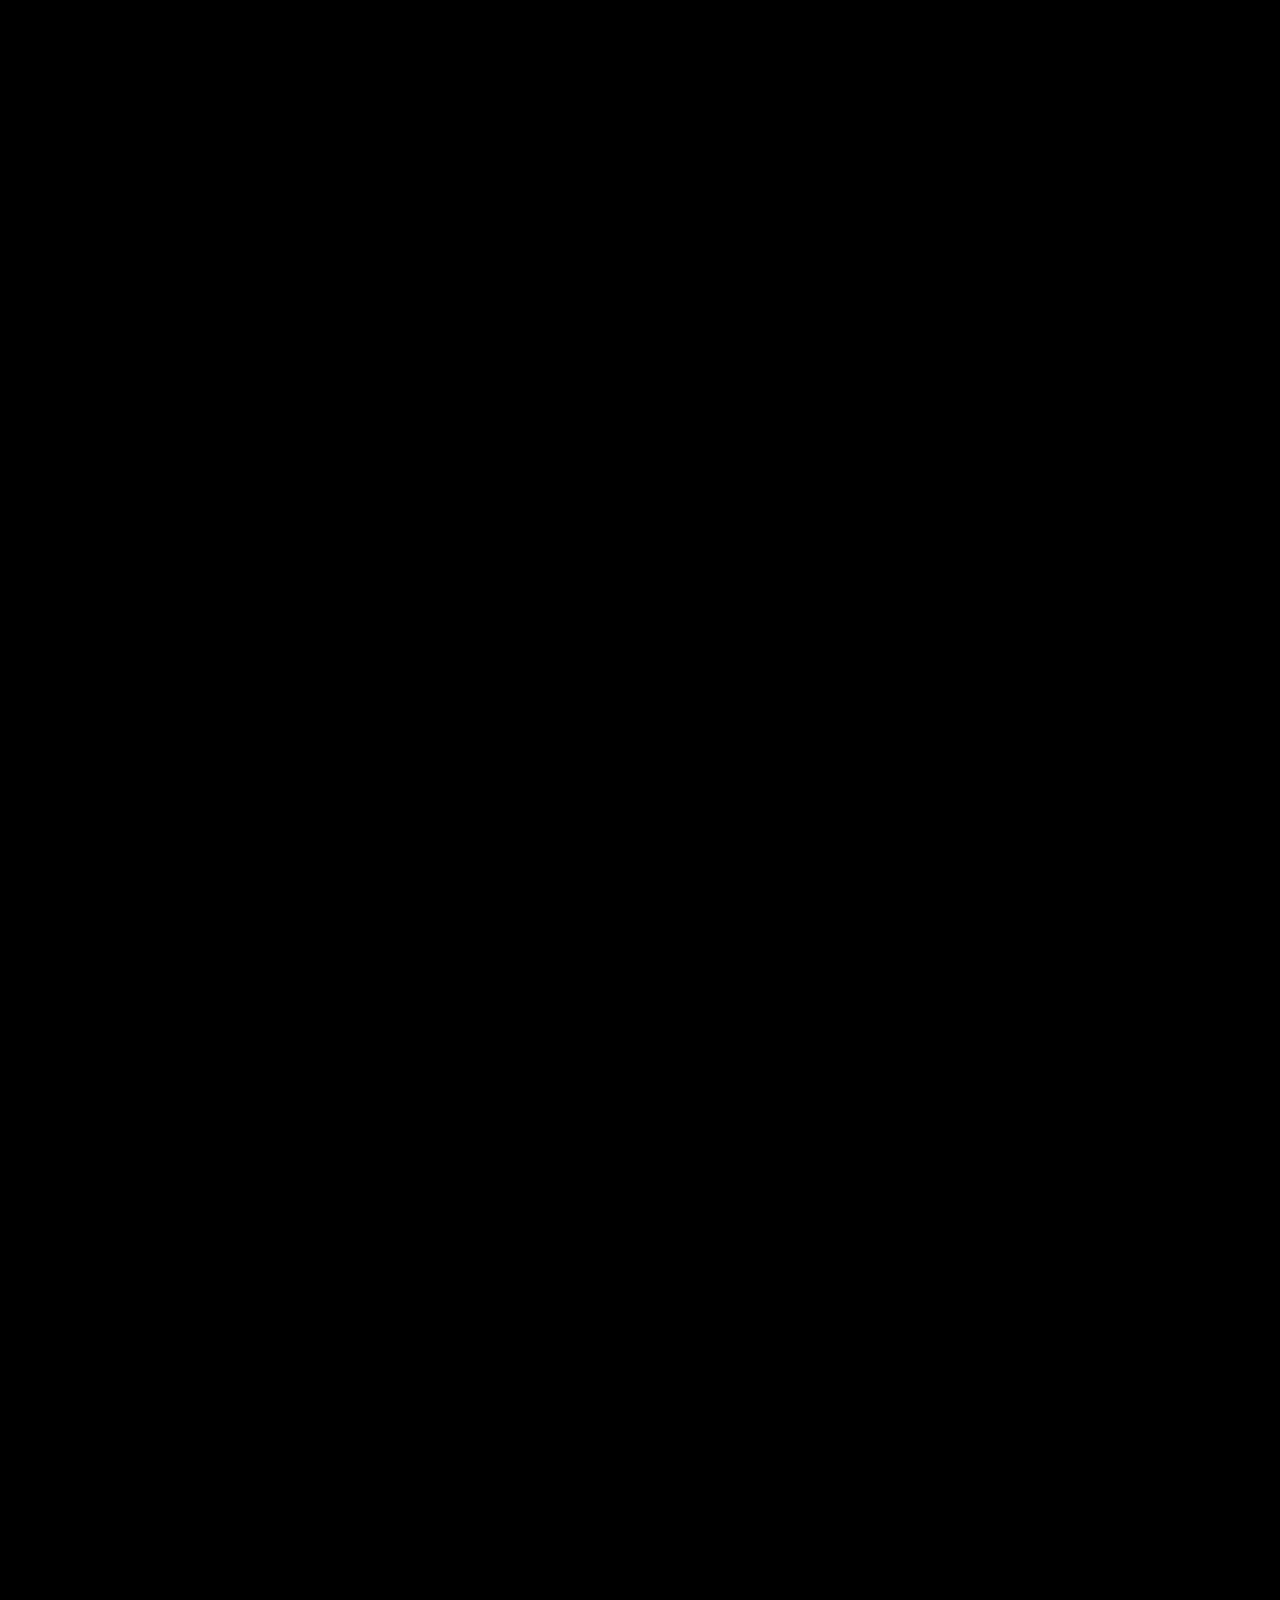
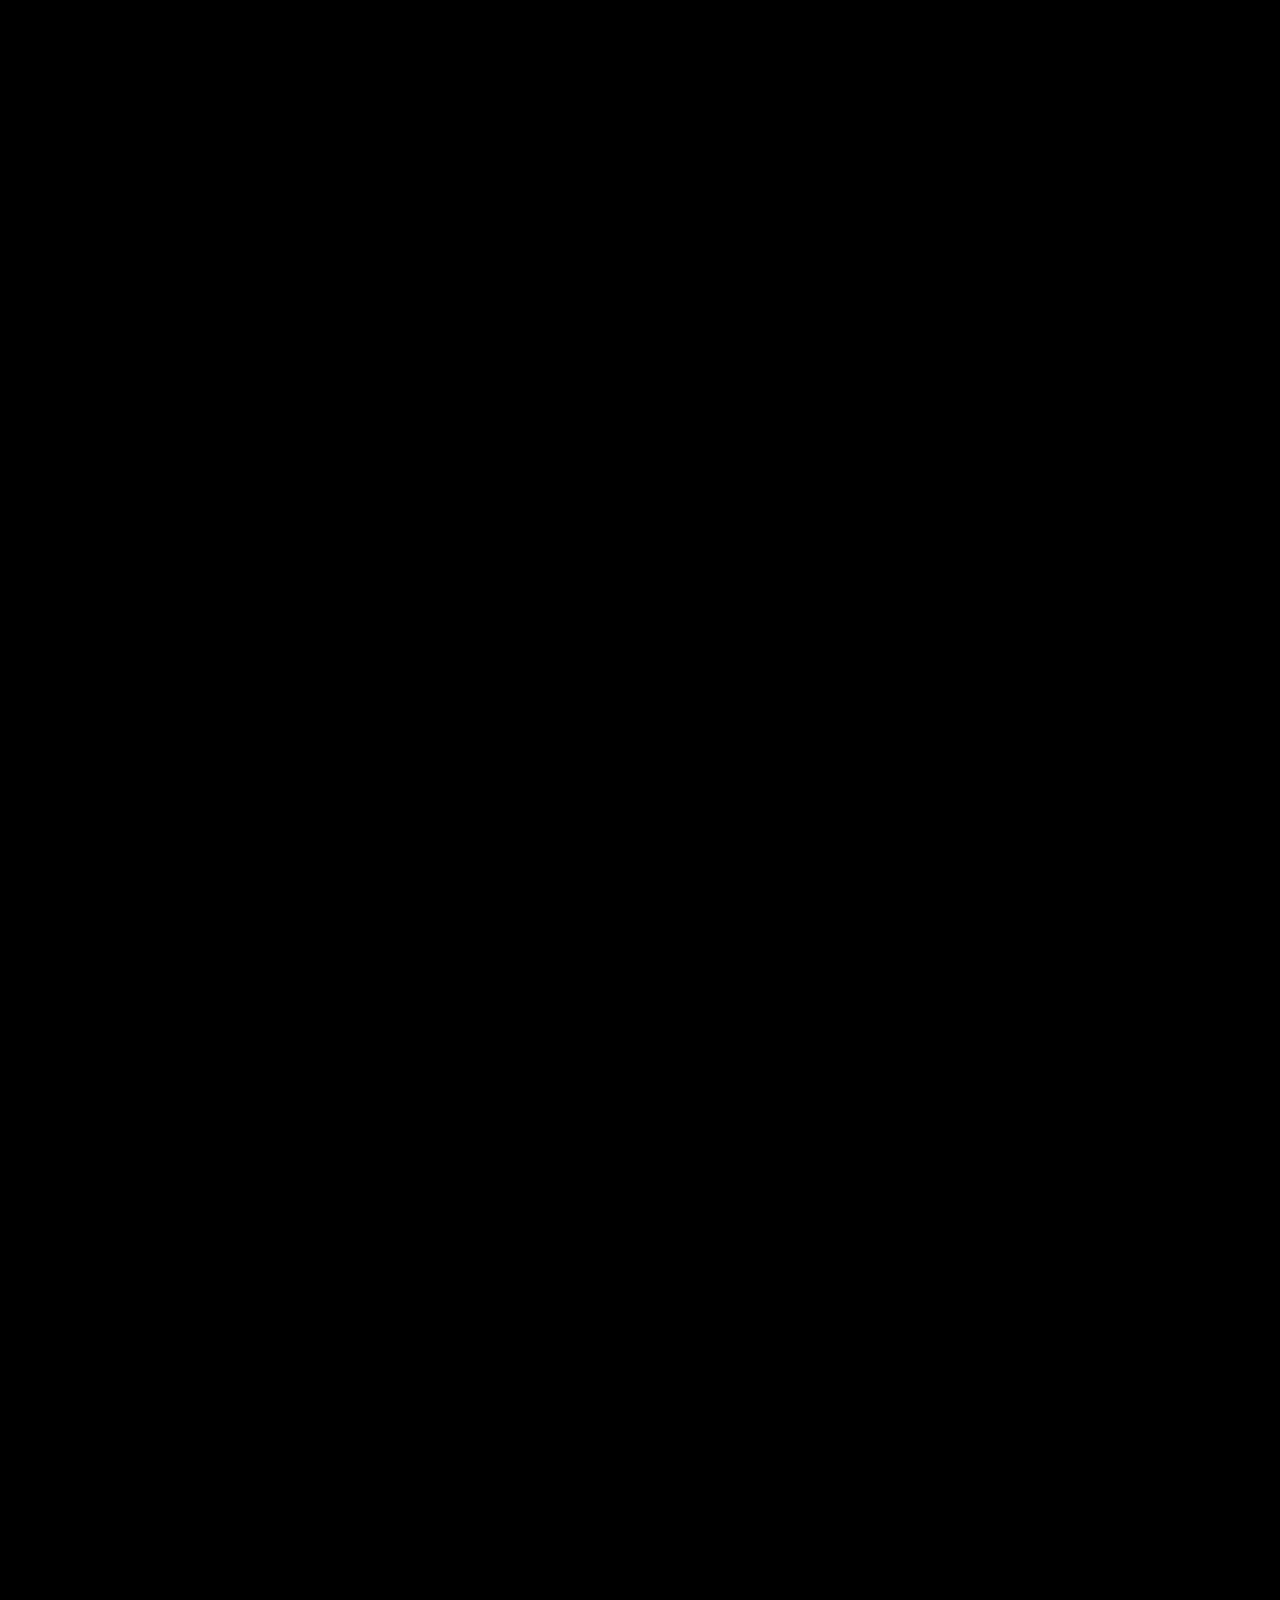
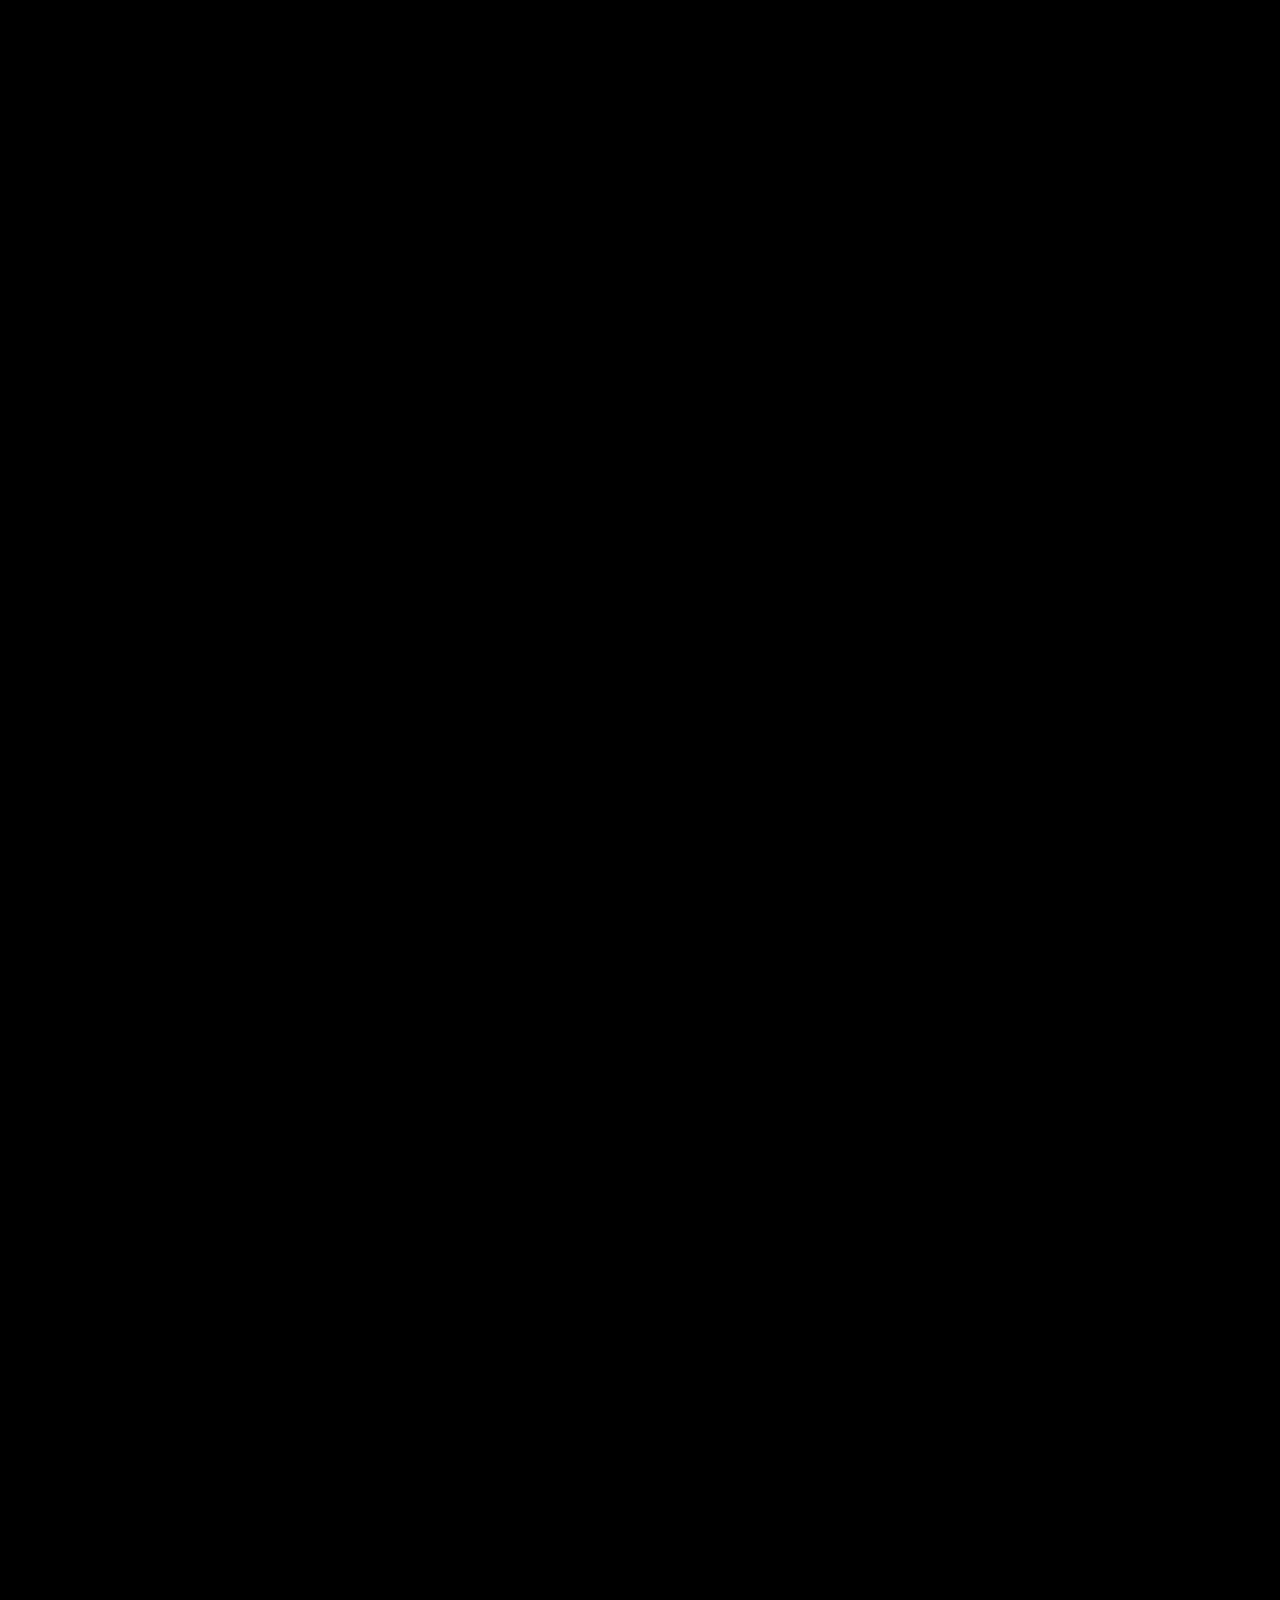
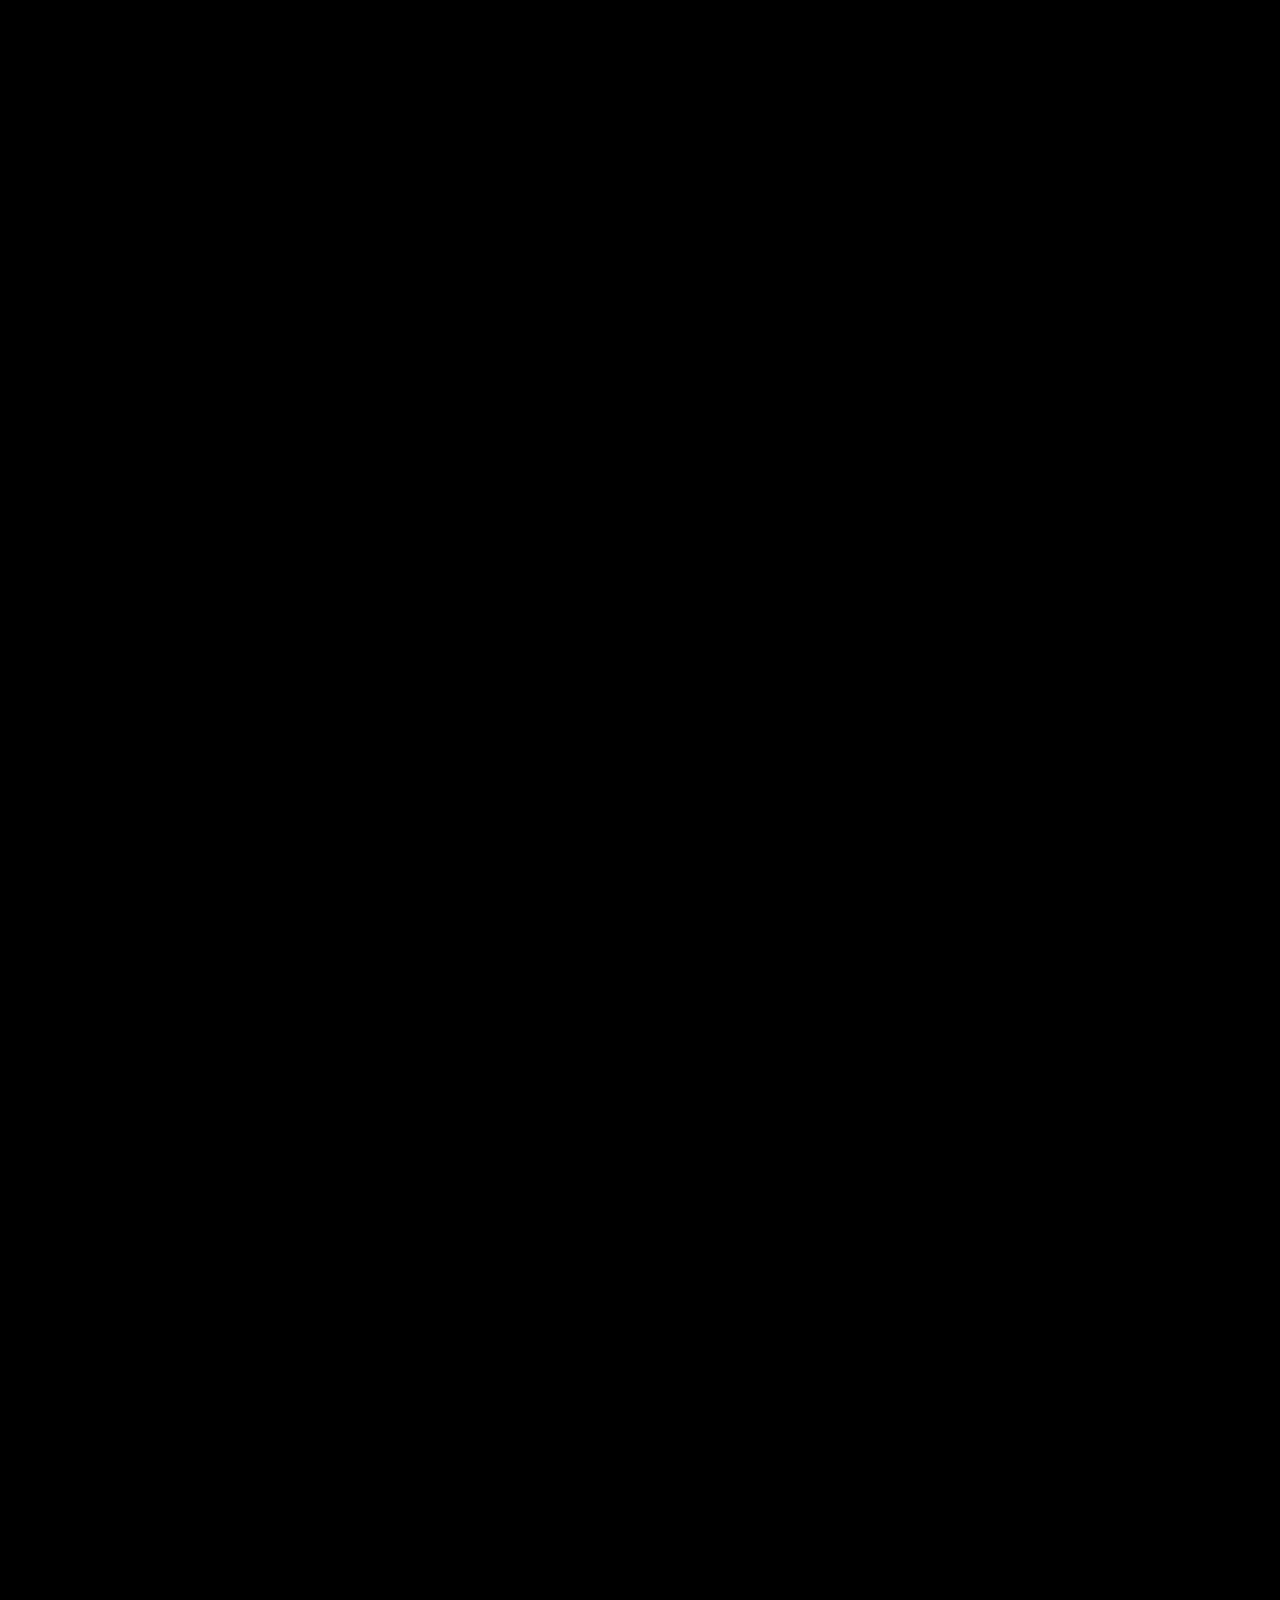
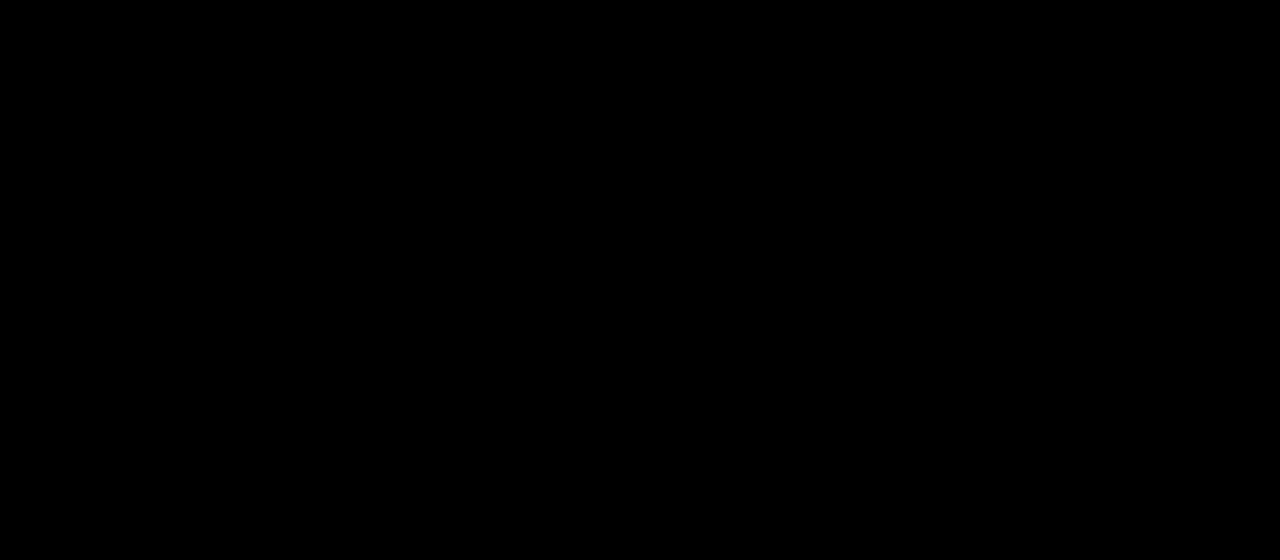
==== commit 66e4166c: "Add GridShift and RetentionLab; take the jank out of the scroll path Two projects, written up at the" ====
--- a/experiments.html
+++ b/experiments.html
@@ -6,7 +6,7 @@
   <meta name="viewport" content="width=device-width, initial-scale=1.0">
   <title>Lab &middot; Bhavani S.</title>
 
-  <meta name="description" content="Seven experiments in systems that remember, pipelines that stream, and agents that cite their sources.">
+  <meta name="description" content="Nine experiments in systems that remember, pipelines that stream, schedulers that argue with the grid, and agents that cite their sources.">
   <meta name="author" content="Bhavani Shankar Ajith">
   <meta name="robots" content="index, follow">
 
@@ -17,7 +17,7 @@
   <link href="https://fonts.googleapis.com/css2?family=IBM+Plex+Mono:ital,wght@0,300;0,400;0,500;1,300;1,400;1,500&display=swap" rel="stylesheet">
   <link href="https://fonts.googleapis.com/css2?family=IBM+Plex+Sans:wght@400;500;600;700&display=swap" rel="stylesheet">
 
-  <link rel="stylesheet" href="css/portfolio.css?v=20260711o">
+  <link rel="stylesheet" href="css/portfolio.css?v=20260910a">
 </head>
 
 <body>
@@ -35,7 +35,7 @@
     <h1>Lab</h1>
     <p class="section__lead">
       I&rsquo;m driven by curiosity &mdash; systems that remember, pipelines that
-      stream, and agents that cite their sources. Seven experiments, documented.
+      stream, and agents that cite their sources. Nine experiments, documented.
     </p>
   </section>
 
@@ -468,7 +468,8 @@
     <button class="replay" data-replay="pipeSvg" aria-label="Replay the stream">&#8635;</button>
 
     <div class="zoomcard" id="dashZoom">
-      <img src="images/Dashboard.png" alt="MarketPulse dashboard — move your cursor to inspect">
+      <img src="images/Dashboard.png" alt="MarketPulse dashboard — move your cursor to inspect"
+           loading="lazy" decoding="async" width="1024" height="1024">
     </div>
     <p class="card-hint">hover to inspect the dashboard up close</p>
 
@@ -629,6 +630,209 @@
     </div>
     <a class="btn btn--margin" href="https://abs768.github.io/geometry-dash-rl/" target="_blank" rel="noopener noreferrer"><span class="btn__icon">&rarr;</span> project page</a>
     <a class="btn btn--margin" href="https://github.com/abs768/geometry-dash-rl" target="_blank" rel="noopener noreferrer"><span class="btn__icon">&rarr;</span> source</a>
+  </section>
+
+
+  <!-- gridshift -->
+  <section class="xp" id="gridshift">
+    <h3 class="xp__kicker">Carbon &amp; cost-aware scheduling</h3>
+    <h1>GridShift</h1>
+    <p class="section__lead">
+      A training run needs four consecutive hours before a deadline &mdash; so which
+      four? Grid carbon intensity and electricity price both move hour by hour, and
+      the New York ISO publishes both a day ahead. GridShift forecasts the gap between
+      that published signal and what the grid actually did, wraps every forecast in a
+      distribution-free interval, and then optimises a deadline-constrained schedule
+      against carbon, cost and risk across 96,360 zone-hours of official market data.
+    </p>
+
+    <div class="xp-diagram xp-diagram--wide">
+      <svg class="diag" viewBox="0 0 720 300" xmlns="http://www.w3.org/2000/svg" aria-label="GridShift architecture: four NYISO market reports through DuckDB and two competing models into a Pareto scheduler">
+        <g class="diag-box">
+          <rect x="16" y="14" width="136" height="38"/>
+          <rect x="16" y="66" width="136" height="38"/>
+          <rect x="16" y="118" width="136" height="38"/>
+          <rect x="16" y="170" width="136" height="38"/>
+          <rect x="196" y="76" width="170" height="44"/>
+          <rect x="196" y="158" width="170" height="44"/>
+          <rect x="420" y="24" width="146" height="44"/>
+          <rect x="420" y="108" width="146" height="44"/>
+          <rect x="420" y="196" width="146" height="44"/>
+          <rect x="598" y="108" width="118" height="44"/>
+        </g>
+        <g class="diag-arrow">
+          <path d="M152,33 C176,33 178,78 196,86"/>
+          <path d="M152,85 C176,85 180,90 196,94"/>
+          <path d="M152,137 C176,137 180,108 196,102"/>
+          <path d="M152,189 C178,189 180,118 196,110"/>
+          <path d="M281,120 L281,158"/>
+          <path d="M366,172 C398,160 402,70 420,52"/>
+          <path d="M366,190 C398,198 402,208 420,214"/>
+          <path d="M493,68 L493,108"/>
+          <path d="M493,196 L493,152"/>
+          <path d="M566,130 L598,130"/>
+        </g>
+        <g class="diag-label" text-anchor="middle">
+          <text x="84" y="31">P-71 day-ahead</text>
+          <text x="84" y="43" class="diag-dim">implied emission rate</text>
+          <text x="84" y="83">P-72 real-time</text>
+          <text x="84" y="95" class="diag-dim">5-minute dispatch</text>
+          <text x="84" y="135">P-2A day-ahead</text>
+          <text x="84" y="147" class="diag-dim">zonal lbmp</text>
+          <text x="84" y="187">P-24A real-time</text>
+          <text x="84" y="199" class="diag-dim">zonal lbmp</text>
+          <text x="281" y="96">duckdb + sql mart</text>
+          <text x="281" y="110" class="diag-dim">interval &rarr; hour &middot; dst-safe</text>
+          <text x="281" y="178">leakage-safe features</text>
+          <text x="281" y="192" class="diag-dim">masked at decision epoch</text>
+          <text x="493" y="44">xgboost</text>
+          <text x="493" y="58" class="diag-dim">engineered lags</text>
+          <text x="493" y="128">model selection</text>
+          <text x="493" y="142" class="diag-dim">expanding-window folds</text>
+          <text x="493" y="216">causal tcn</text>
+          <text x="493" y="230" class="diag-dim">learned 168h sequence</text>
+          <text x="657" y="128">conformal</text>
+          <text x="657" y="142" class="diag-dim">pareto scheduler</text>
+        </g>
+        <g class="diag-label" text-anchor="start">
+          <text x="16" y="276" class="diag-dim">the day-ahead signal is the benchmark &mdash; both models forecast only the residual against it</text>
+        </g>
+      </svg>
+    </div>
+
+    <div class="xp-reqs">
+      <div>
+        <h4>how it works</h4>
+        <ul>
+          <li>The decision is committed at the start of the operating day, so every lag and rolling statistic is masked against that boundary &mdash; which matters on the 25-hour autumn day, where a plain 24-hour shift would reach into the day it is predicting</li>
+          <li>Real-time rows are stamped interval-ending and the repeated daylight-saving hour is resolved by file order, so nothing is silently dropped or collided</li>
+          <li>Two modelling philosophies compete on identical rows: XGBoost with explicit lags against a causal TCN handed the raw 168-hour sequence, 253-hour receptive field, 160,025 parameters</li>
+          <li>Causality is measured, not asserted &mdash; perturbing the second half of the input leaves the first half of the encoding bit-identical, and the test suite asserts that zero</li>
+          <li>Split conformal intervals calibrated on a chronologically separate window, grouped by hour so the risk-aware policy has something to act on</li>
+        </ul>
+      </div>
+      <div>
+        <h4>what it found</h4>
+        <ul>
+          <li>Shifting the job away from the first feasible window changed the realised carbon score by &minus;8.30% against running immediately, over 71 held-out days</li>
+          <li>The ML forecast did <em>not</em> improve the decision over ranking windows by the raw day-ahead signal &mdash; it was 0.72% worse, and the write-up says so</li>
+          <li>The selection rule picked the TCN on pooled fold error; XGBoost was the stronger model on the holdout. Both numbers are published rather than the better one being chosen afterwards</li>
+          <li>Carbon and cost are near-collinear inside a zone (r = 0.973) because the emission rate is derived from the same price &mdash; so the Pareto frontier collapses to one point on 44 of 71 days</li>
+          <li>Moving the job across zones beat moving it across hours: &minus;13.50% carbon and &minus;11.83% cost against the same policy pinned to New York City</li>
+        </ul>
+      </div>
+    </div>
+
+    <div class="spec-row" aria-label="GridShift headline metrics">
+      <div class="spec-card" style="background:#e9fff4">
+        <h4>CARBON &minus;8.30%</h4>
+        <p>ZONE-HOURS &mdash; 96,360 / 11 ZONES<br>COVERAGE &mdash; 94.23% ON 90% INTERVALS<br>ORACLE BOUND &mdash; &minus;13.43%<br>CROSS-ZONE &mdash; &minus;13.50%</p>
+      </div>
+      <span class="spec-strip" style="background:#2ee6a8"></span><span class="spec-strip" style="background:#1c86ff"></span><span class="spec-strip" style="background:#ffe07a"></span>
+    </div>
+
+    <div class="xp-specs">
+      <span>duckdb</span><span>sql</span><span>xgboost</span><span>pytorch tcn</span><span>conformal prediction</span><span>pareto optimisation</span><span>fastapi</span><span>vercel</span>
+    </div>
+    <a class="btn btn--margin" href="https://gridshift-green.vercel.app" target="_blank" rel="noopener noreferrer"><span class="btn__icon">&rarr;</span> live scheduler</a>
+    <a class="btn btn--margin" href="https://github.com/abs768/gridshift" target="_blank" rel="noopener noreferrer"><span class="btn__icon">&rarr;</span> source</a>
+  </section>
+
+  <!-- retentionlab -->
+  <section class="xp" id="retentionlab">
+    <h3 class="xp__kicker">Decisions under a budget</h3>
+    <h1>RetentionLab</h1>
+    <p class="section__lead">
+      A retention team can only call a fraction of the base each cycle, so ranking
+      churn risk is not an accuracy contest &mdash; it is triage under a capacity
+      constraint. RetentionLab takes 7,043 telecom customers from a leakage-safe split
+      through a calibrated classifier to a capacity-ranked call list, then answers the
+      question the data cannot: how large a randomised trial would have to be before
+      anyone could claim the outreach actually worked.
+    </p>
+
+    <div class="xp-diagram xp-diagram--wide">
+      <svg class="diag" viewBox="0 0 720 300" xmlns="http://www.w3.org/2000/svg" aria-label="RetentionLab architecture: split, model, calibration, capacity ranking, experiment design and a monitored API">
+        <g class="diag-box">
+          <rect x="16" y="112" width="126" height="42"/>
+          <rect x="196" y="112" width="140" height="42"/>
+          <rect x="390" y="112" width="140" height="42"/>
+          <rect x="566" y="28" width="152" height="42"/>
+          <rect x="566" y="112" width="152" height="42"/>
+          <rect x="566" y="196" width="152" height="42"/>
+          <rect x="196" y="220" width="140" height="42"/>
+          <rect x="390" y="220" width="140" height="42"/>
+        </g>
+        <g class="diag-arrow">
+          <path d="M142,133 L196,133"/>
+          <path d="M336,133 L390,133"/>
+          <path d="M530,124 C548,112 550,62 566,49"/>
+          <path d="M530,133 L566,133"/>
+          <path d="M530,142 C548,154 550,204 566,217"/>
+          <path d="M266,154 L266,220"/>
+          <path d="M336,241 L390,241"/>
+          <path d="M460,220 C460,196 460,172 460,154"/>
+        </g>
+        <g class="diag-label" text-anchor="middle">
+          <text x="79" y="130">7,043 customers</text>
+          <text x="79" y="144" class="diag-dim">26.5% churn</text>
+          <text x="266" y="130">gradient boosting</text>
+          <text x="266" y="144" class="diag-dim">selected on pr-auc</text>
+          <text x="460" y="130">sigmoid calibration</text>
+          <text x="460" y="144" class="diag-dim">fitted on train folds</text>
+          <text x="642" y="46">capacity ranking</text>
+          <text x="642" y="60" class="diag-dim">top 10 / 20 / 30%</text>
+          <text x="642" y="130">typed api</text>
+          <text x="642" y="144" class="diag-dim">predict &middot; rank &middot; batch</text>
+          <text x="642" y="214">drift + metrics</text>
+          <text x="642" y="228" class="diag-dim">psi &middot; prometheus</text>
+          <text x="266" y="238">chronological split</text>
+          <text x="266" y="252" class="diag-dim">test scored once</text>
+          <text x="460" y="238">experiment design</text>
+          <text x="460" y="252" class="diag-dim">power &middot; mde</text>
+        </g>
+        <g class="diag-label" text-anchor="start">
+          <text x="16" y="288" class="diag-dim">every transformer is fitted inside the split &mdash; the test set is opened once, after the model is frozen</text>
+        </g>
+      </svg>
+    </div>
+
+    <div class="xp-reqs">
+      <div>
+        <h4>how it works</h4>
+        <ul>
+          <li>PR-AUC decides the model, not accuracy: the positive class is a 26.5% minority and the business use is ranking under a budget, so gradient boosting wins at 0.643 while <em>losing</em> on F1</li>
+          <li>Ranking quality and probability quality are separate problems &mdash; calibration is fitted with 5-fold CV on the training split alone and compared on validation, never on test</li>
+          <li>The retention policy converts probabilities into a call list at fixed capacity, reporting capture rate, precision among contacted, and lift against random outreach at each budget</li>
+          <li>The dataset records no retention action, so no causal effect is estimable from it; the project builds a prospective power/MDE module instead of inventing one</li>
+          <li>Serving is a typed FastAPI surface over a checksum-verified artifact: 12 endpoints, PSI drift against training-only reference distributions, Prometheus counters and latency histograms</li>
+        </ul>
+      </div>
+      <div>
+        <h4>what it found</h4>
+        <ul>
+          <li>Test ROC-AUC 0.855 and PR-AUC 0.670 against a 0.265 no-skill floor &mdash; roughly 2.5&times; the baseline, scored once on 1,057 held-out customers</li>
+          <li>Contacting the top 20% by risk reaches 143 of 280 churners where random outreach would reach about 56 &mdash; half of all churners from a fifth of the calls, a 2.55&times; lift</li>
+          <li>Precision decays from 75.5% to 58.2% as capacity grows from 10% to 30%, which is the expected shape and exactly what a capacity conversation needs</li>
+          <li>Calibration helped, but barely: Brier 0.13919 &rarr; 0.13809, at the cost of a slight PR-AUC decrease. The table would read the same if it had hurt</li>
+          <li>A 1,000-per-arm pilot can only detect a churn reduction of about 6 percentage points &mdash; proving a realistic 3-point offer needs 3,915 per arm at 80% power</li>
+        </ul>
+      </div>
+    </div>
+
+    <div class="spec-row" aria-label="RetentionLab headline metrics">
+      <div class="spec-card" style="background:#fff1f6">
+        <h4>LIFT 2.55&times;</h4>
+        <p>TEST ROC-AUC &mdash; 0.855<br>TEST PR-AUC &mdash; 0.670 VS 0.265 FLOOR<br>TOP 20% &mdash; 143 OF 280 CHURNERS<br>MDE @ 1,000 / ARM &mdash; 6.0 pp</p>
+      </div>
+      <span class="spec-strip" style="background:#ff4fa0"></span><span class="spec-strip" style="background:#1c86ff"></span><span class="spec-strip" style="background:#2ee6a8"></span>
+    </div>
+
+    <div class="xp-specs">
+      <span>scikit-learn</span><span>calibration</span><span>experiment design</span><span>fastapi</span><span>prometheus</span><span>psi drift</span><span>docker</span><span>vercel</span>
+    </div>
+    <a class="btn btn--margin" href="https://retentionlab-rho.vercel.app" target="_blank" rel="noopener noreferrer"><span class="btn__icon">&rarr;</span> live service</a>
+    <a class="btn btn--margin" href="https://github.com/abs768/retentionlab" target="_blank" rel="noopener noreferrer"><span class="btn__icon">&rarr;</span> source</a>
   </section>
 
   <!-- footer -->
@@ -649,6 +853,6 @@
     </div>
   </section>
 
-  <script src="js/portfolio.js?v=20260711o" defer></script>
+  <script src="js/portfolio.js?v=20260910a" defer></script>
 </body>
 </html>
--- a/css/portfolio.css
+++ b/css/portfolio.css
@@ -45,7 +45,8 @@
 
   /* one cursor, three shapes: orb over nothing, a grey rounded rect
      wrapping tiles/buttons, a text caret over copy. JS lerps the
-     geometry every frame, so no transitions here. */
+     geometry and drives position through transform only, so the cursor
+     rides the compositor instead of relaying out the page each frame. */
   #cursor {
     pointer-events: none;
     z-index: 99999;
@@ -55,9 +56,10 @@
     border-radius: 100%;
     position: fixed;
     top: 0;
-    left: -1000px;
-    transform: translate(-50%, -50%);
+    left: 0;
+    transform: translate3d(-1000px, -1000px, 0) translate(-50%, -50%);
     transition: background 0.2s ease;
+    will-change: transform;
   }
 
   /* text caret turns blue over copy, like a live insertion point */
@@ -230,18 +232,15 @@
   text-decoration: underline;
 }
 
+/* A hover used to kick off an endless hue-rotate filter animation on the
+   link, which repaints for as long as the pointer rests there. A colour
+   transition reads the same and costs nothing. */
+a {
+  transition: color 0.25s var(--mono-ease);
+}
+
 a:hover {
-  animation: 10s infinite hueRotate;
   color: var(--mono-blue);
-}
-
-@keyframes hueRotate {
-  from {
-    filter: hue-rotate(0);
-  }
-  to {
-    filter: hue-rotate(360deg);
-  }
 }
 
 /* about */
@@ -421,6 +420,7 @@
   display: grid;
   width: 100%;
   grid-template-areas:
+    "area-13 area-14"
     "area-1 area-1"
     "area-2 area-5"
     "area-3 area-5"
@@ -435,6 +435,7 @@
 @media (min-width: 48em) {
   .workgrid {
     grid-template-areas:
+      "area-13 area-13 area-14 area-14"
       "area-1 area-1 area-2 area-3"
       "area-5 area-8 area-8 area-4"
       "area-6 area-8 area-8 area-7"
@@ -446,6 +447,7 @@
 @media (min-width: 75em) {
   .workgrid {
     grid-template-areas:
+      "area-13 area-13 area-13 area-14 area-14 area-14"
       "area-1 area-1 area-2 area-3 area-4 area-5"
       "area-6 area-7 area-8 area-8 area-9 area-5"
       "area-6 area-10 area-8 area-8 area-11 area-12";
@@ -472,6 +474,8 @@
 .workgrid__item--10 { grid-area: area-10; }
 .workgrid__item--11 { grid-area: area-11; }
 .workgrid__item--12 { grid-area: area-12; }
+.workgrid__item--13 { grid-area: area-13; }
+.workgrid__item--14 { grid-area: area-14; }
 
 .workgrid__item > a,
 .workgrid__item > div {
@@ -523,8 +527,10 @@
 }
 
 .workgrid__item a:hover .workgrid__item__content {
-  filter: blur(24px);
-  transform: scale(1.5);
+  /* 24px was blurring a full-bleed image on every tile hover; 14px reads the
+     same behind the caption and is markedly cheaper to paint. */
+  filter: blur(14px);
+  transform: scale(1.35);
 }
 
 .workgrid__item__content img {
@@ -1005,6 +1011,13 @@
   font-size: 0.95rem;
 }
 
+/* Tiles keep several infinite animations running. Off screen they are
+   invisible but still repainting, so the observer parks them. */
+.is-idle,
+.is-idle * {
+  animation-play-state: paused !important;
+}
+
 /* reveal on scroll */
 .reveal-init {
   opacity: 0;
@@ -1039,8 +1052,8 @@
     transform: none;
     transition: none;
   }
-  a:hover {
-    animation: none;
+  a {
+    transition: none;
   }
 }
 
@@ -1069,6 +1082,13 @@
 
 .xp {
   padding-bottom: 4.5em;
+  /* Each experiment is a tall block of SVG, gradients and infinite
+     animations. Skipping layout and paint for the ones that are off screen
+     is what keeps this page scrolling at frame rate; `auto` on the intrinsic
+     size means the browser remembers each real height after first render, so
+     the scrollbar does not jump on the way back up. */
+  content-visibility: auto;
+  contain-intrinsic-size: auto 900px;
 }
 
 .xp__kicker {
@@ -1609,16 +1629,19 @@
     radial-gradient(130% 100% at 78% 85%, rgba(124, 92, 255, 0.95), transparent 58%),
     radial-gradient(110% 90% at 22% 82%, rgba(46, 230, 168, 0.9), transparent 55%),
     conic-gradient(from 210deg at 55% 45%, #00e0ff, #b48aff, #ff4fa0, #ffe07a, #7ad7a0, #00e0ff);
+  /* The blur is painted once. Animating `filter` here re-ran a 16px gaussian
+     over the whole gradient stack every frame; drifting the transform instead
+     is a compositor-only job and looks the same. */
   filter: saturate(1.4) blur(16px);
   transform: scale(1.15);
   transform-origin: 50% 50%;
   will-change: transform;
-  animation: artDrift 14s ease-in-out infinite alternate;
+  animation: artDrift 18s ease-in-out infinite alternate;
 }
 
 @keyframes artDrift {
   to {
-    filter: saturate(1.4) blur(16px) hue-rotate(70deg);
+    transform: scale(1.24) translate3d(-3%, 2%, 0) rotate(6deg);
   }
 }
 
@@ -1661,3 +1684,115 @@
   }
 }
 
+
+/* ── live demos ────────────────────────────────────────────────────────────
+   Each card shows a screenshot immediately and only then offers the link, so
+   the first impression never waits on a server waking up. */
+.demos {
+  max-width: 64rem;
+}
+
+.demo-grid {
+  display: grid;
+  grid-template-columns: repeat(auto-fit, minmax(19rem, 1fr));
+  gap: 1.6rem;
+  list-style: none;
+  padding: 0;
+  margin: 0;
+}
+
+.demo-card {
+  background: var(--mono-tile);
+  border-radius: 0.6rem;
+  overflow: hidden;
+  display: flex;
+  flex-direction: column;
+  transition: transform 0.2s var(--mono-ease), box-shadow 0.2s ease;
+}
+
+.demo-card:hover {
+  transform: translateY(-5px);
+  box-shadow: 0 14px 34px -18px rgba(0, 143, 255, 0.45);
+}
+
+/* The screenshots are captured at the card's own aspect ratio, so they are
+   shown whole. Cropping here would cut the headline figure out of the very
+   image that is meant to show it. */
+.demo-card__shot {
+  display: block;
+  width: 100%;
+  height: auto;
+  background: var(--mono-tile-alt);
+  border-bottom: 1px solid rgba(255, 255, 255, 0.06);
+}
+
+.demo-card__body {
+  padding: 1.2rem 1.3rem 1.3rem;
+  display: flex;
+  flex-direction: column;
+  gap: 0.55rem;
+  flex: 1;
+}
+
+.demo-card__body h2 {
+  font-size: 1.05rem;
+  margin: 0;
+  line-height: 1.3;
+}
+
+.demo-card__body p {
+  margin: 0;
+  color: var(--mono-gray);
+  font-size: 0.9rem;
+  line-height: 1.55;
+}
+
+.demo-card__tags {
+  display: flex;
+  flex-wrap: wrap;
+  gap: 0.4rem;
+}
+
+.demo-card__tag {
+  font-family: "IBM Plex Mono", ui-monospace, monospace;
+  font-size: 0.7rem;
+  color: var(--mono-gray);
+  border: 1px solid rgba(255, 255, 255, 0.14);
+  border-radius: 2em;
+  padding: 0.25em 0.7em;
+}
+
+.demo-card__actions {
+  margin-top: auto;
+  padding-top: 1rem;
+  display: flex;
+  align-items: center;
+  gap: 1.1rem;
+}
+
+.btn--sm {
+  padding: 0.7em 1.1em;
+  font-size: 0.85rem;
+}
+
+.demo-card__src {
+  color: var(--mono-gray);
+  font-size: 0.85rem;
+  font-family: "IBM Plex Mono", ui-monospace, monospace;
+  text-decoration: none;
+  border-bottom: 1px solid rgba(255, 255, 255, 0.18);
+  transition: color 0.2s ease, border-color 0.2s ease;
+}
+
+.demo-card__src:hover {
+  color: #fff;
+  border-color: #fff;
+}
+
+@media (prefers-reduced-motion: reduce) {
+  .demo-card,
+  .demo-card:hover {
+    transform: none;
+    transition: none;
+  }
+}
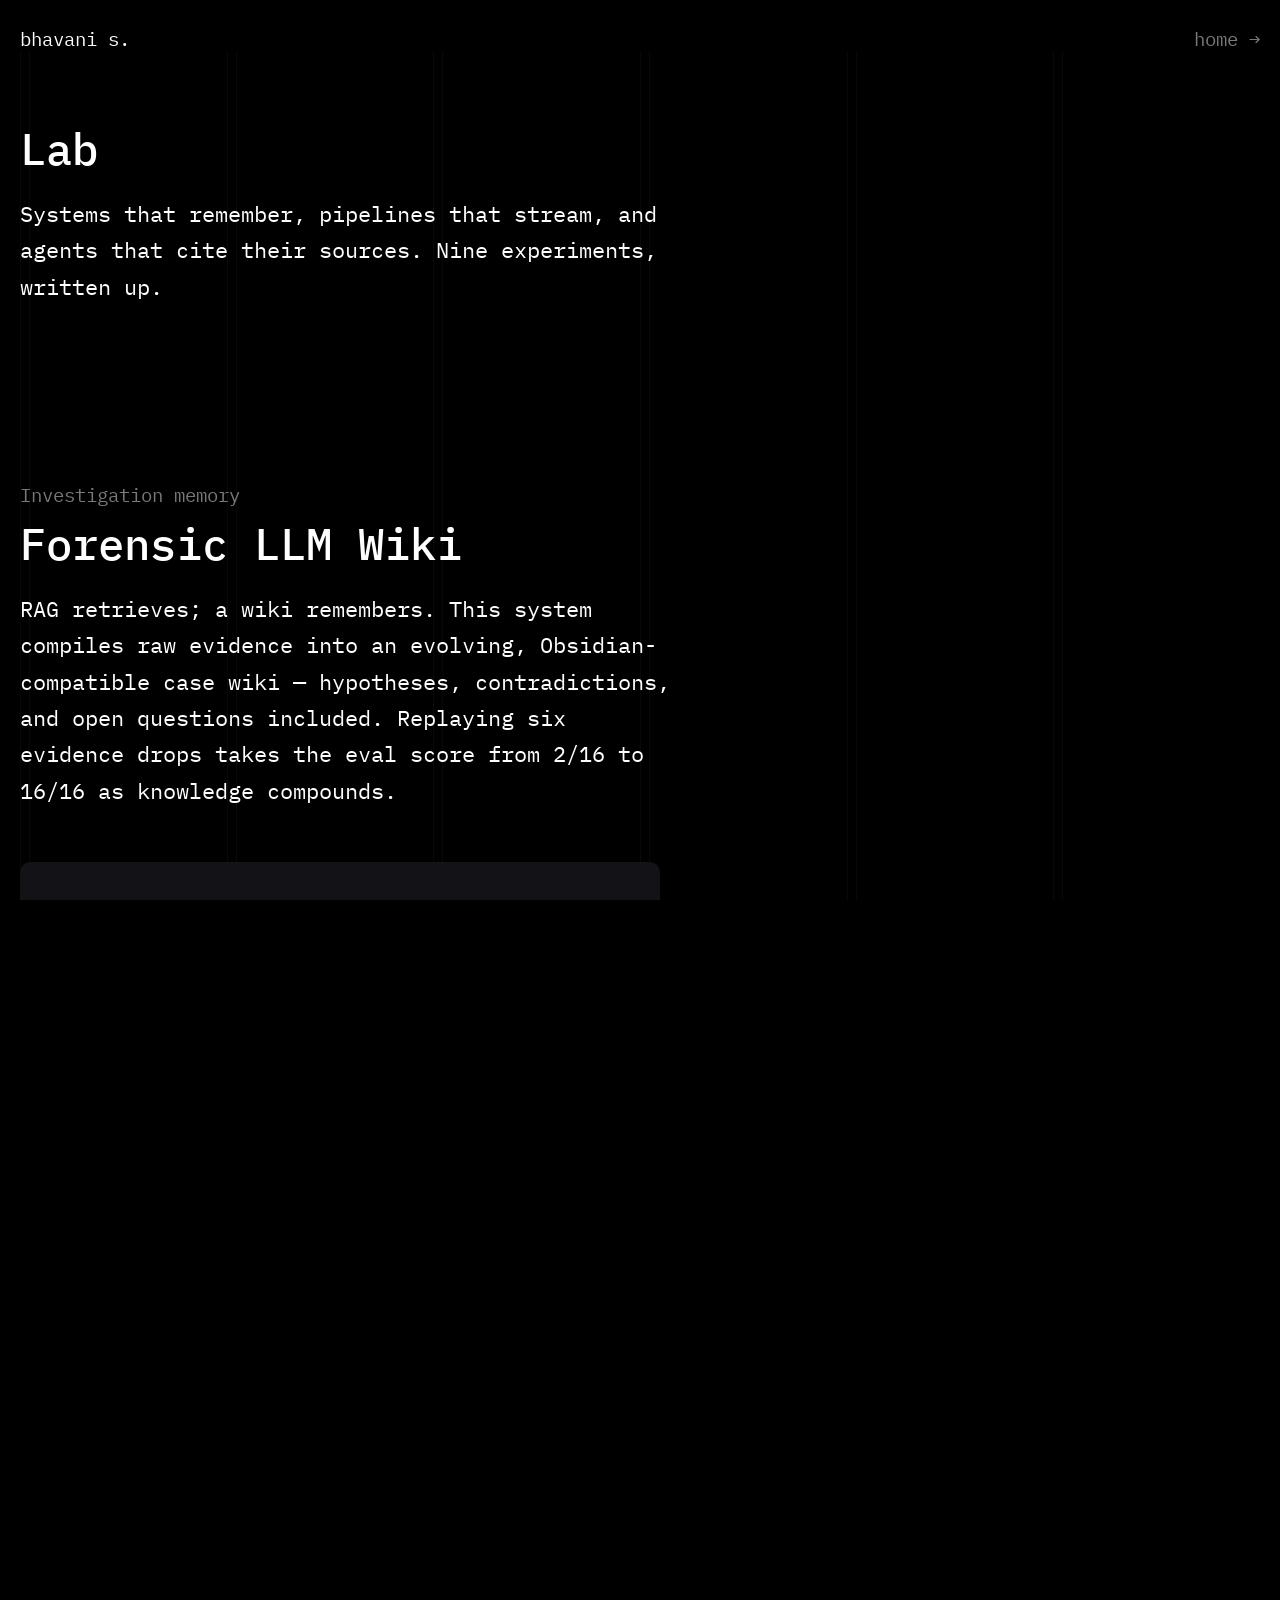
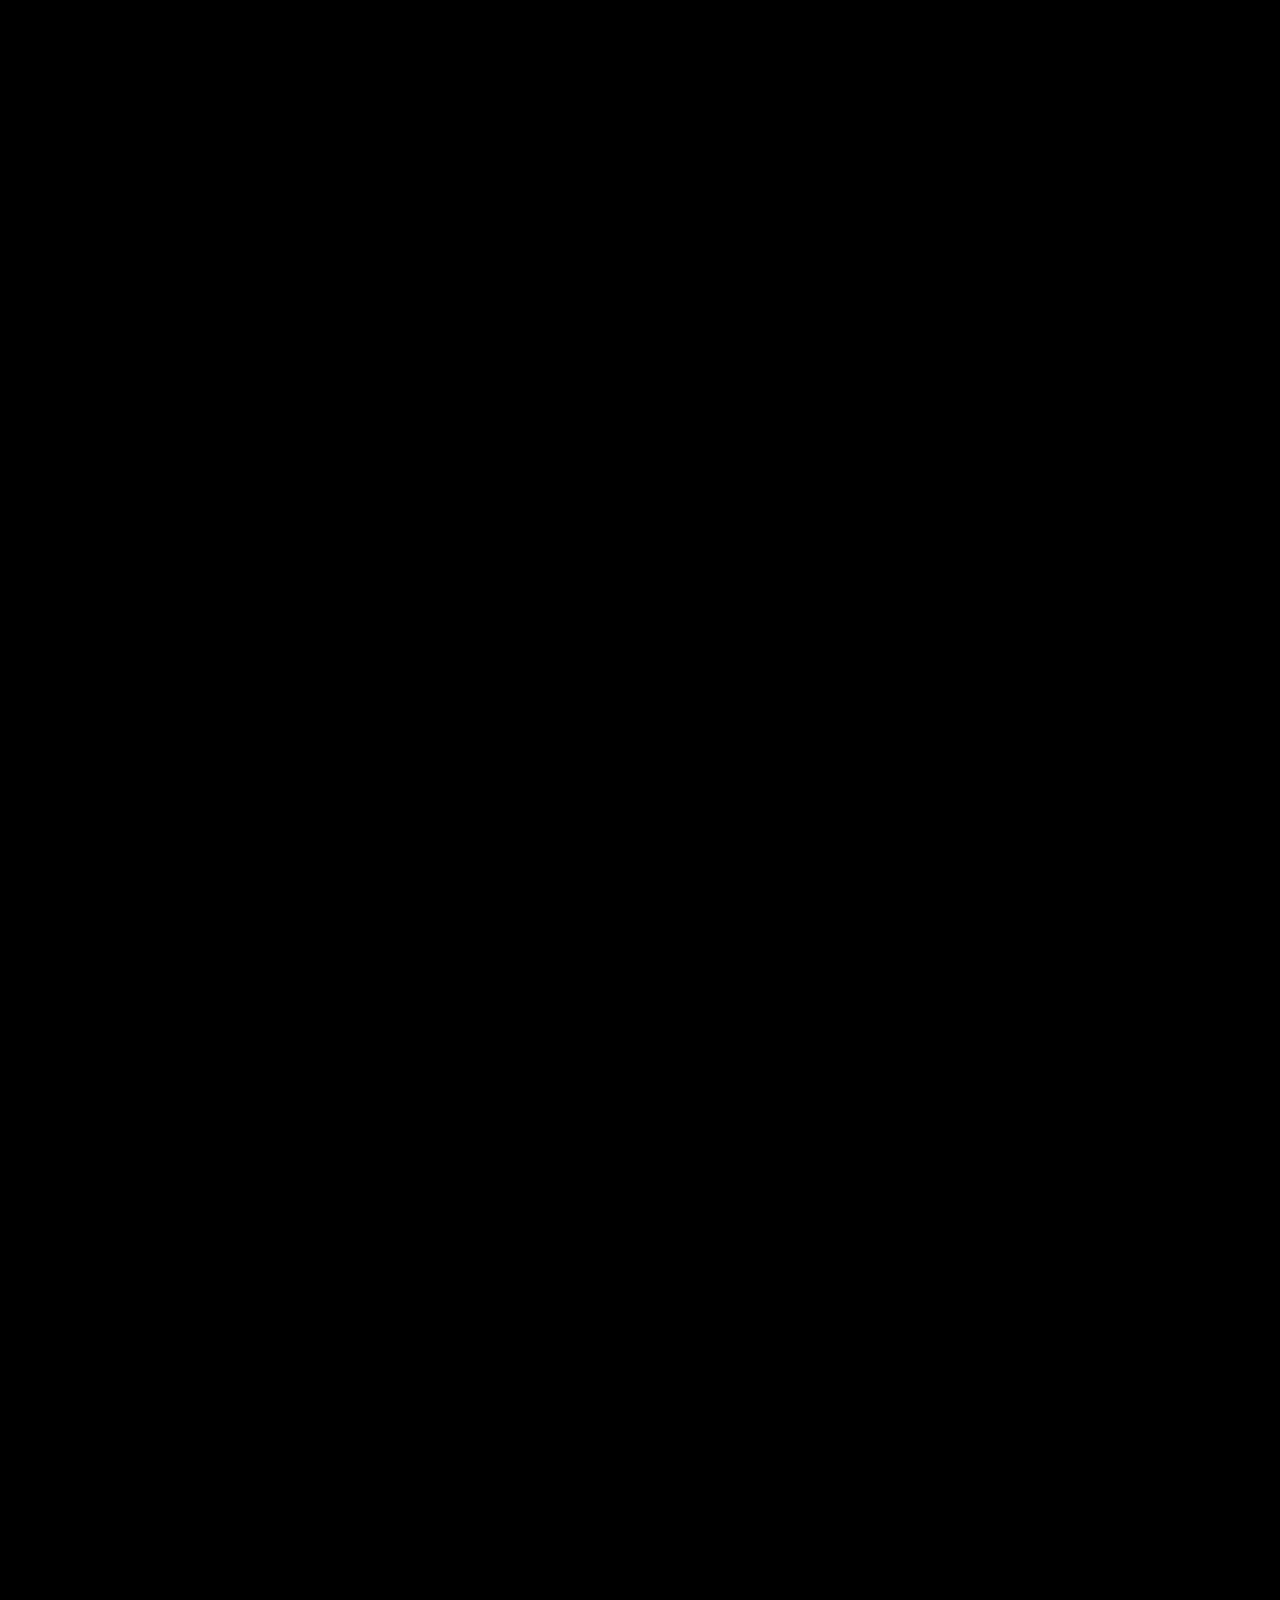
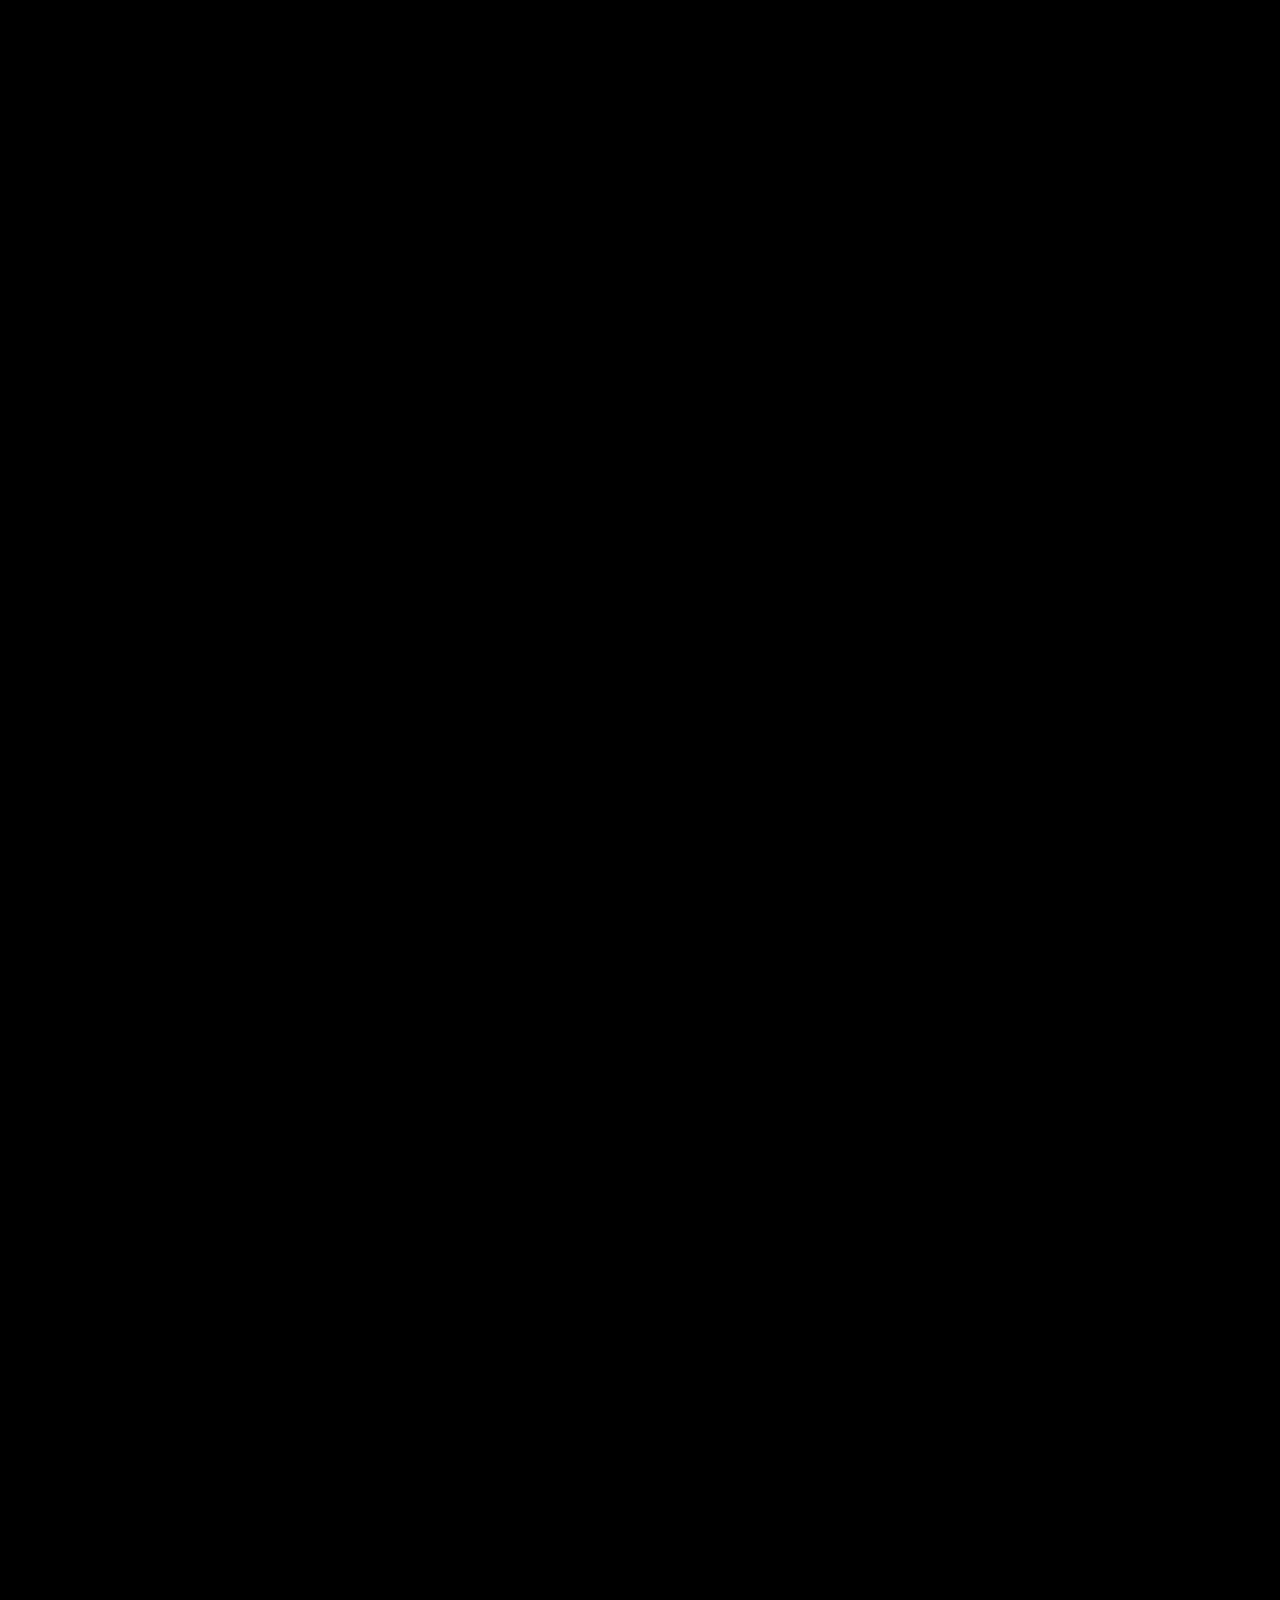
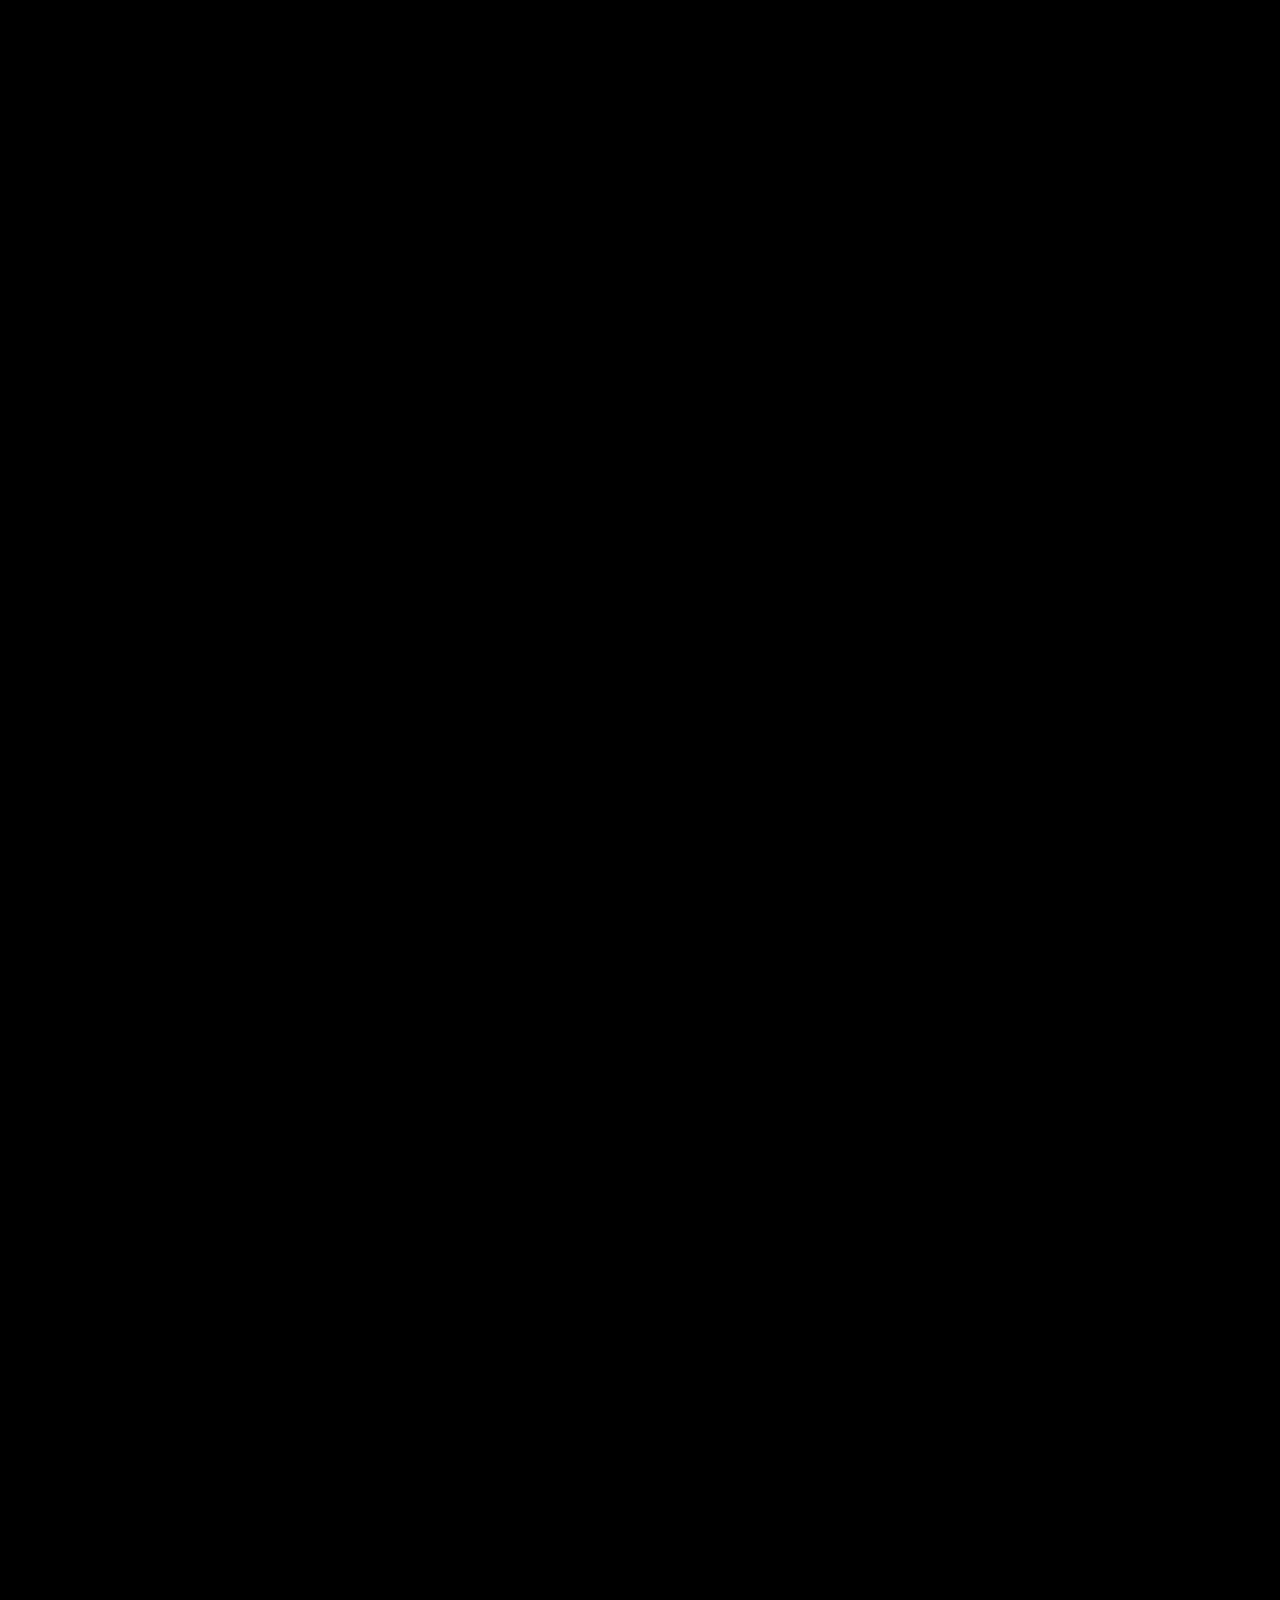
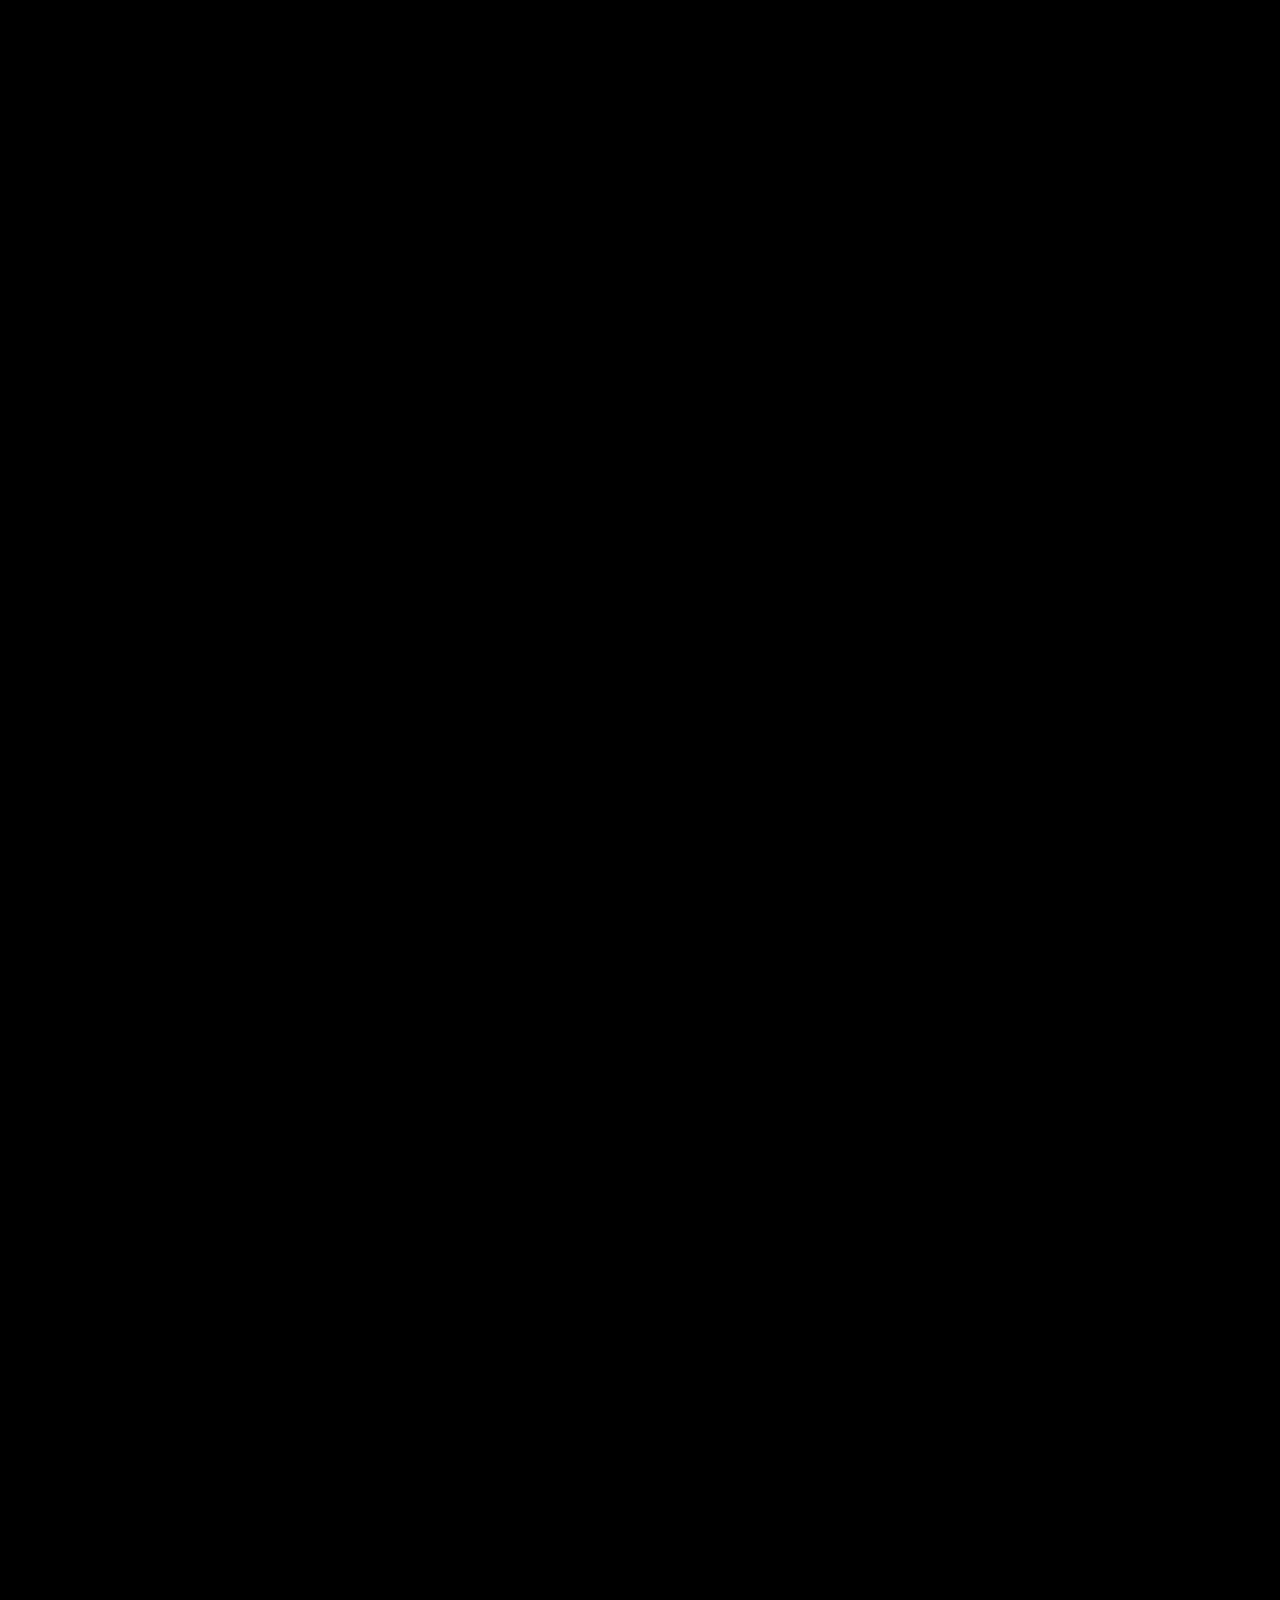
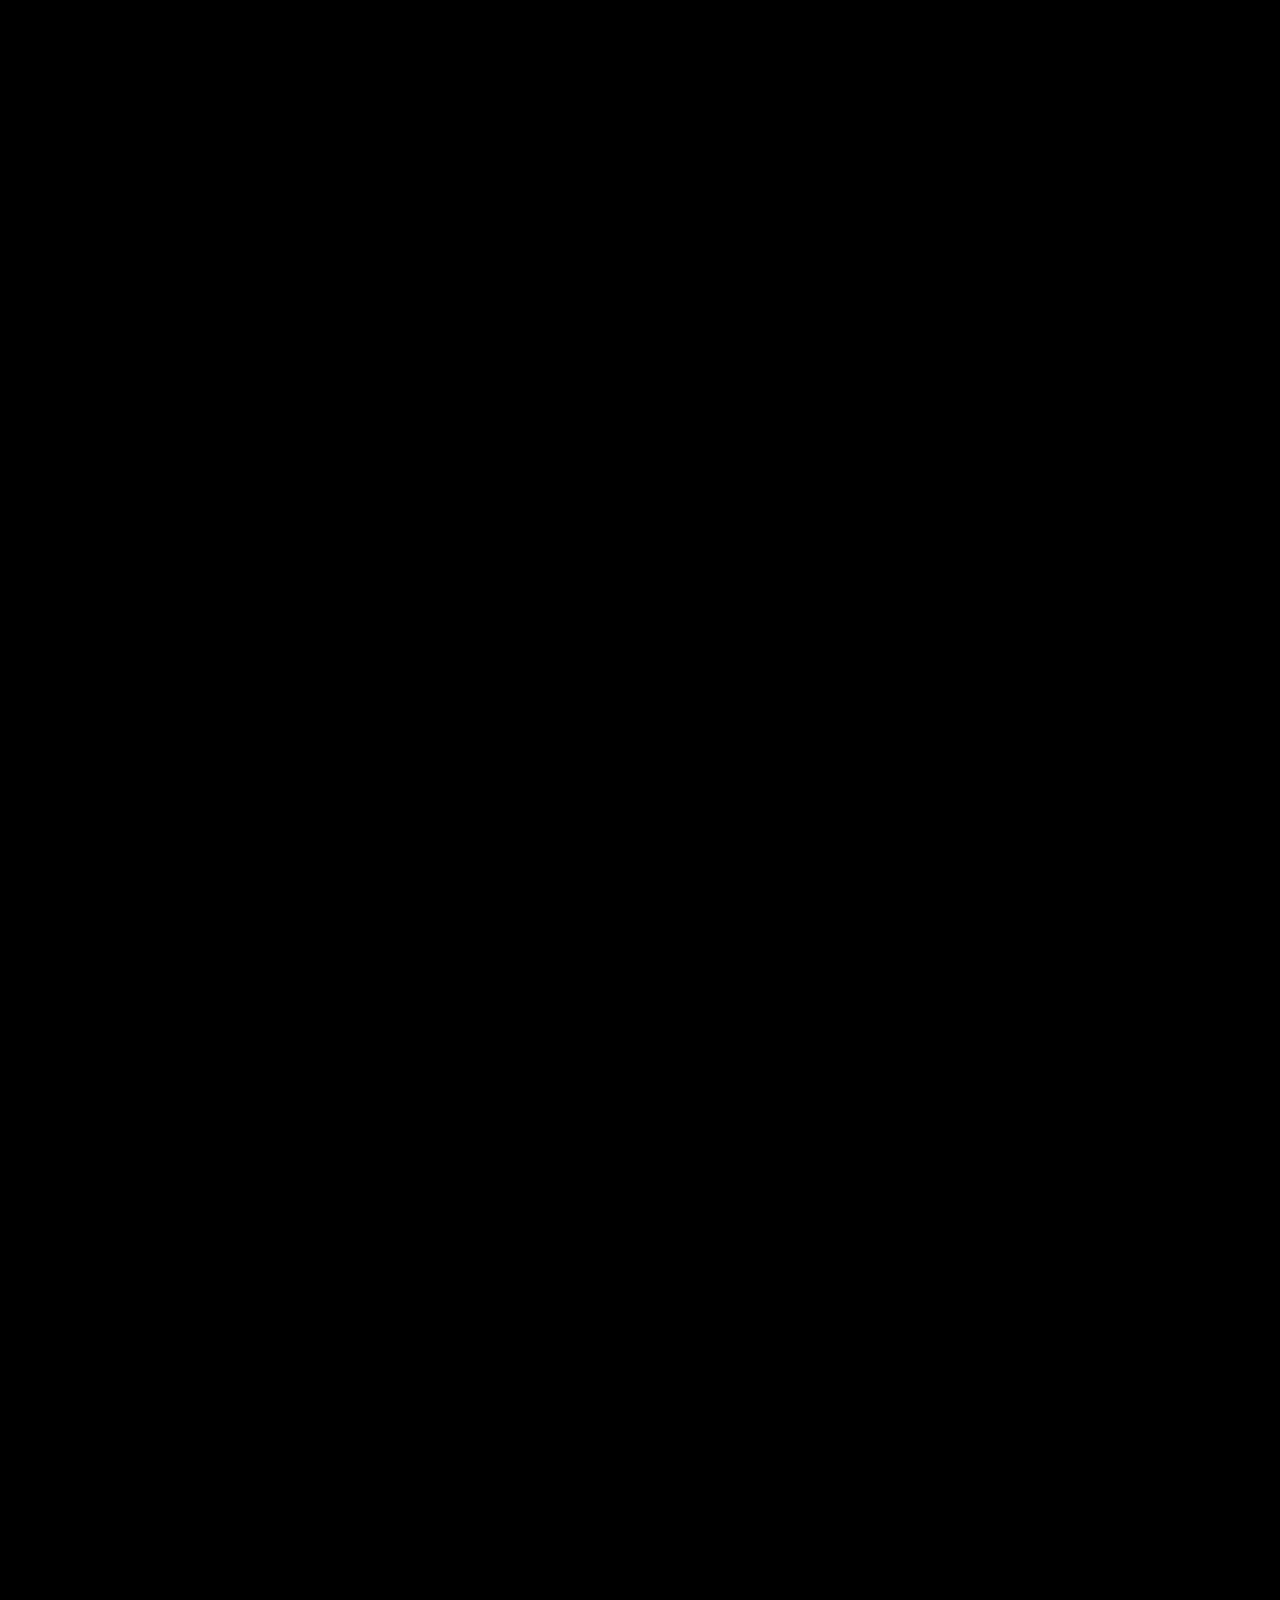
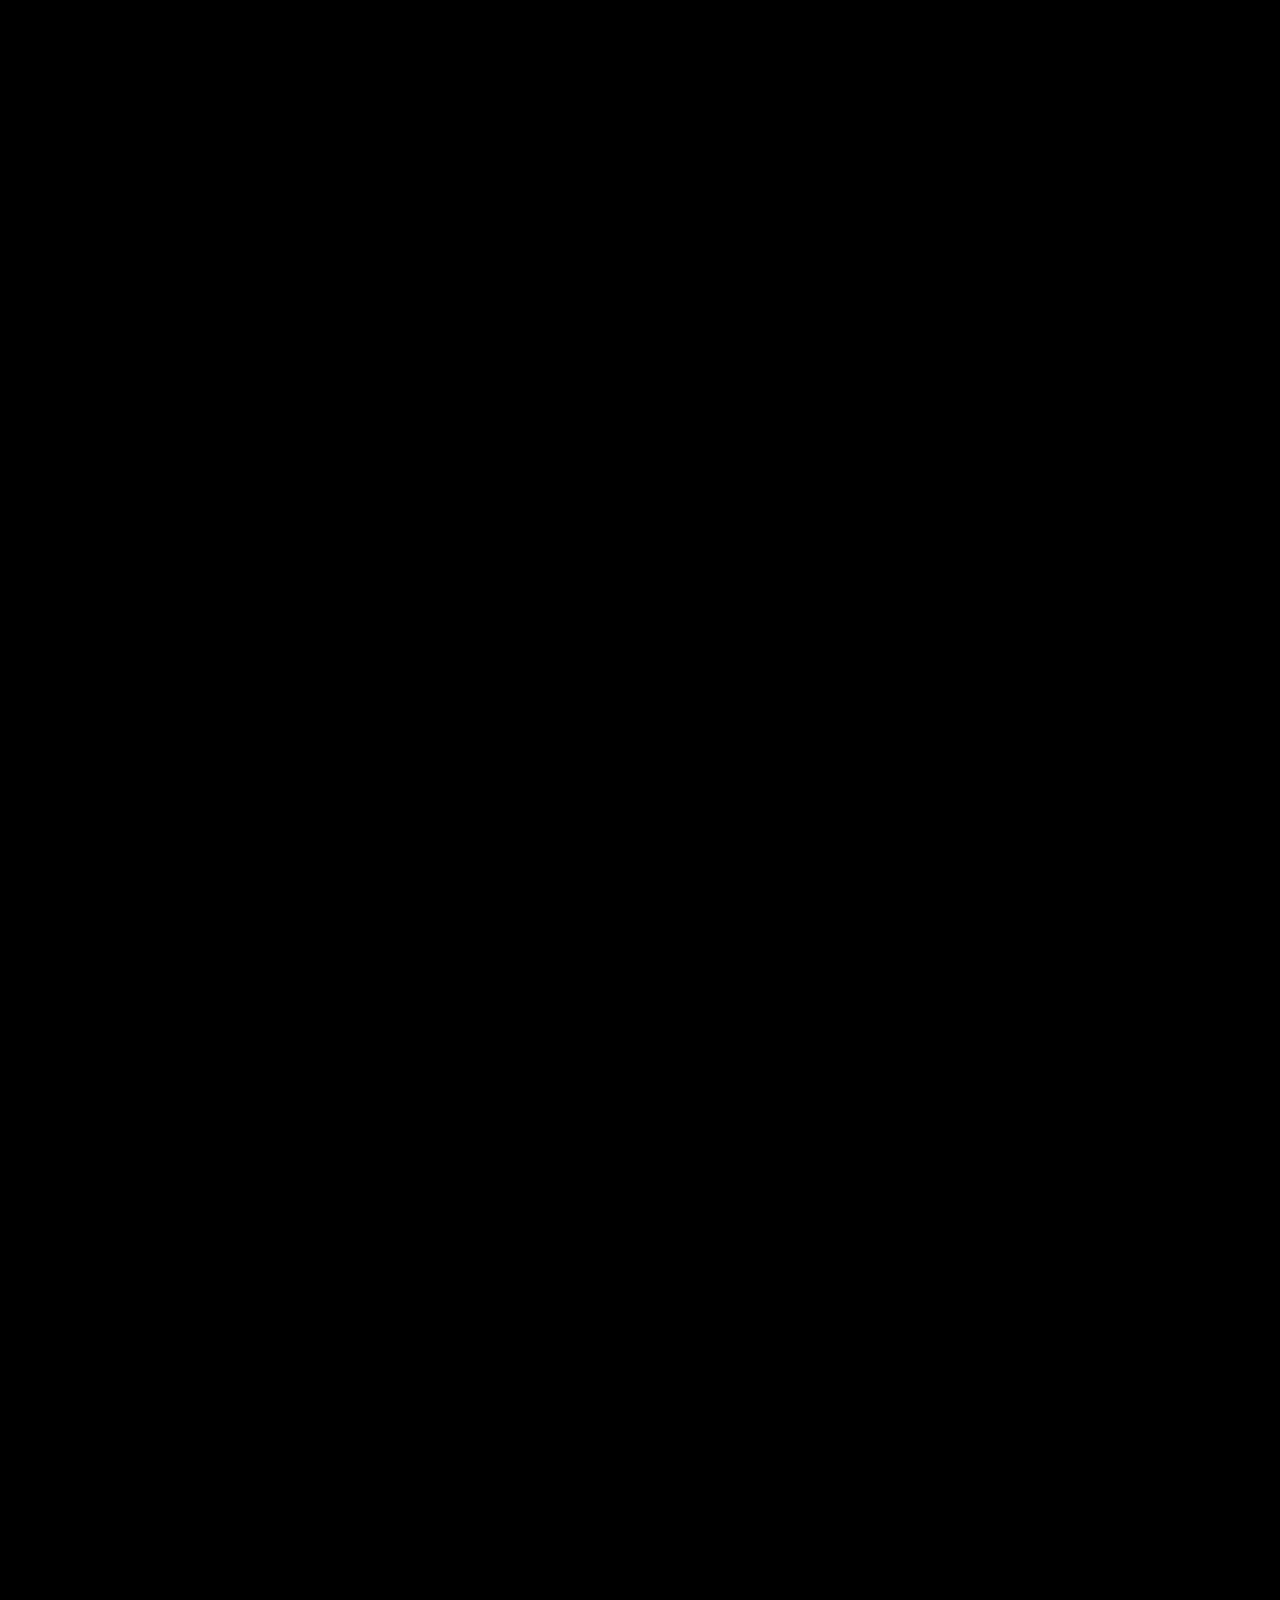
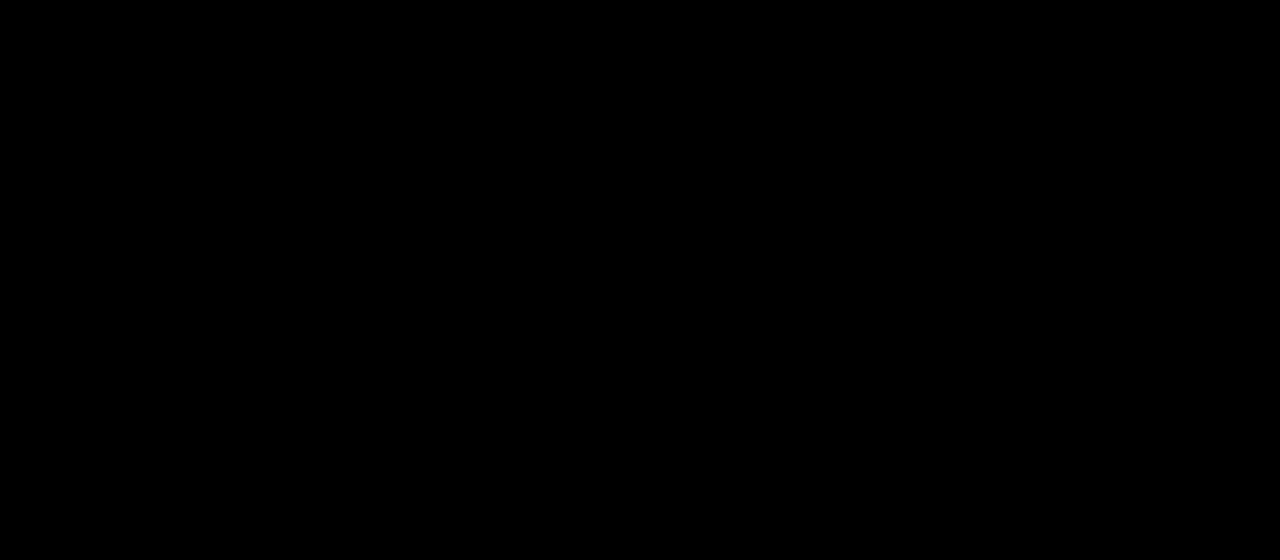
==== commit 92309157: "Say what the page is actually showing, and give Write something to link to Three places where the co" ====
--- a/experiments.html
+++ b/experiments.html
@@ -34,8 +34,8 @@
   <section class="xp">
     <h1>Lab</h1>
     <p class="section__lead">
-      I&rsquo;m driven by curiosity &mdash; systems that remember, pipelines that
-      stream, and agents that cite their sources. Nine experiments, documented.
+      Systems that remember, pipelines that stream, and agents that cite their
+      sources. Nine experiments, written up.
     </p>
   </section>
 
@@ -555,10 +555,9 @@
     <h1>Teaching an AI to Play Geometry Dash</h1>
     <p class="section__lead">
       The actual retail game on Steam &mdash; not a clone. One button, one square,
-      instant death on contact: a perfect testbed for frame-perfect timing.
-      Agents train in a stripped-down physics simulator that runs 2,000&times;
-      faster than the game, then a custom C++ mod drives the real thing &mdash;
-      reading game state and pressing jump in real time.
+      instant death on contact. Agents train in a simulator 2,000&times; faster than
+      real time, then a custom C++ mod drives the real game, reading state and
+      pressing jump live.
     </p>
 
     <div class="xp-diagram xp-diagram--wide">
@@ -610,9 +609,9 @@
       <div>
         <h4>how it works</h4>
         <ul>
-          <li>Training in the live game means waiting days at 60&nbsp;fps; the fast simulator turns millions of frames into seconds</li>
-          <li>A controlled bake-off: PPO &mdash; the trendy default &mdash; reliably got stuck, refusing the first risky jump because failing cost it reward; DQN and a genetic algorithm cleared every level</li>
-          <li>Sim-to-real transfer: a policy that had only ever seen the simulator drove the genuine game and jumped real spikes</li>
+          <li>Training in the real game means waiting days at 60&nbsp;fps; the simulator turns that into seconds</li>
+          <li>PPO &mdash; the trendy default &mdash; got stuck, refusing the first risky jump. DQN and a genetic algorithm cleared every level</li>
+          <li>A policy that had only ever seen the simulator then jumped real spikes in the real game</li>
         </ul>
       </div>
       <div>
@@ -638,12 +637,10 @@
     <h3 class="xp__kicker">Carbon &amp; cost-aware scheduling</h3>
     <h1>GridShift</h1>
     <p class="section__lead">
-      A training run needs four consecutive hours before a deadline &mdash; so which
-      four? Grid carbon intensity and electricity price both move hour by hour, and
-      the New York ISO publishes both a day ahead. GridShift forecasts the gap between
-      that published signal and what the grid actually did, wraps every forecast in a
-      distribution-free interval, and then optimises a deadline-constrained schedule
-      against carbon, cost and risk across 96,360 zone-hours of official market data.
+      A four-hour training job has to finish by morning. Which four hours? Carbon
+      intensity and electricity price both swing through the day, and the New York
+      grid publishes a day-ahead guess at each. GridShift learns where that guess
+      goes wrong, then picks the window.
     </p>
 
     <div class="xp-diagram xp-diagram--wide">
@@ -695,7 +692,7 @@
           <text x="657" y="142" class="diag-dim">pareto scheduler</text>
         </g>
         <g class="diag-label" text-anchor="start">
-          <text x="16" y="276" class="diag-dim">the day-ahead signal is the benchmark &mdash; both models forecast only the residual against it</text>
+          <text x="16" y="276" class="diag-dim">both models only predict how wrong the grid&rsquo;s own guess will be</text>
         </g>
       </svg>
     </div>
@@ -704,29 +701,27 @@
       <div>
         <h4>how it works</h4>
         <ul>
-          <li>The decision is committed at the start of the operating day, so every lag and rolling statistic is masked against that boundary &mdash; which matters on the 25-hour autumn day, where a plain 24-hour shift would reach into the day it is predicting</li>
-          <li>Real-time rows are stamped interval-ending and the repeated daylight-saving hour is resolved by file order, so nothing is silently dropped or collided</li>
-          <li>Two modelling philosophies compete on identical rows: XGBoost with explicit lags against a causal TCN handed the raw 168-hour sequence, 253-hour receptive field, 160,025 parameters</li>
-          <li>Causality is measured, not asserted &mdash; perturbing the second half of the input leaves the first half of the encoding bit-identical, and the test suite asserts that zero</li>
-          <li>Split conformal intervals calibrated on a chronologically separate window, grouped by hour so the risk-aware policy has something to act on</li>
+          <li>The schedule is fixed before the day begins, so no feature is allowed to look inside it</li>
+          <li>Daylight saving handled by hand: the repeated autumn hour, the missing spring one</li>
+          <li>XGBoost with hand-built lags races a causal TCN given the raw week</li>
+          <li>Conformal intervals put a 90% band on every forecast, which the risk-aware policy schedules against</li>
         </ul>
       </div>
       <div>
         <h4>what it found</h4>
         <ul>
-          <li>Shifting the job away from the first feasible window changed the realised carbon score by &minus;8.30% against running immediately, over 71 held-out days</li>
-          <li>The ML forecast did <em>not</em> improve the decision over ranking windows by the raw day-ahead signal &mdash; it was 0.72% worse, and the write-up says so</li>
-          <li>The selection rule picked the TCN on pooled fold error; XGBoost was the stronger model on the holdout. Both numbers are published rather than the better one being chosen afterwards</li>
-          <li>Carbon and cost are near-collinear inside a zone (r = 0.973) because the emission rate is derived from the same price &mdash; so the Pareto frontier collapses to one point on 44 of 71 days</li>
-          <li>Moving the job across zones beat moving it across hours: &minus;13.50% carbon and &minus;11.83% cost against the same policy pinned to New York City</li>
+          <li>Moving the job off the first available window cut the carbon score by 8.3%</li>
+          <li>But the model did <em>not</em> beat the grid&rsquo;s own forecast at picking windows. It was 0.72% worse</li>
+          <li>My selection rule chose the TCN; XGBoost was better on the holdout. Both are published</li>
+          <li>Moving the job between zones beat moving it between hours &mdash; 13.5% lower</li>
         </ul>
       </div>
     </div>
 
     <div class="spec-row" aria-label="GridShift headline metrics">
       <div class="spec-card" style="background:#e9fff4">
-        <h4>CARBON &minus;8.30%</h4>
-        <p>ZONE-HOURS &mdash; 96,360 / 11 ZONES<br>COVERAGE &mdash; 94.23% ON 90% INTERVALS<br>ORACLE BOUND &mdash; &minus;13.43%<br>CROSS-ZONE &mdash; &minus;13.50%</p>
+        <h4>CARBON &minus;8.3%</h4>
+        <p>DATA &mdash; 96,360 NYISO ZONE-HOURS<br>INTERVALS &mdash; 94% COVERAGE AT 90% NOMINAL<br>BEST POSSIBLE &mdash; &minus;13.4%</p>
       </div>
       <span class="spec-strip" style="background:#2ee6a8"></span><span class="spec-strip" style="background:#1c86ff"></span><span class="spec-strip" style="background:#ffe07a"></span>
     </div>
@@ -743,12 +738,10 @@
     <h3 class="xp__kicker">Decisions under a budget</h3>
     <h1>RetentionLab</h1>
     <p class="section__lead">
-      A retention team can only call a fraction of the base each cycle, so ranking
-      churn risk is not an accuracy contest &mdash; it is triage under a capacity
-      constraint. RetentionLab takes 7,043 telecom customers from a leakage-safe split
-      through a calibrated classifier to a capacity-ranked call list, then answers the
-      question the data cannot: how large a randomised trial would have to be before
-      anyone could claim the outreach actually worked.
+      You can only call 200 customers this week. Which 200? Ranking churn risk
+      isn&rsquo;t an accuracy contest, it&rsquo;s triage under a budget. RetentionLab turns
+      calibrated probabilities into a call list, then sizes the trial you&rsquo;d need to
+      prove the calls actually worked.
     </p>
 
     <div class="xp-diagram xp-diagram--wide">
@@ -792,7 +785,7 @@
           <text x="460" y="252" class="diag-dim">power &middot; mde</text>
         </g>
         <g class="diag-label" text-anchor="start">
-          <text x="16" y="288" class="diag-dim">every transformer is fitted inside the split &mdash; the test set is opened once, after the model is frozen</text>
+          <text x="16" y="288" class="diag-dim">nothing is fitted outside the training split</text>
         </g>
       </svg>
     </div>
@@ -801,21 +794,19 @@
       <div>
         <h4>how it works</h4>
         <ul>
-          <li>PR-AUC decides the model, not accuracy: the positive class is a 26.5% minority and the business use is ranking under a budget, so gradient boosting wins at 0.643 while <em>losing</em> on F1</li>
-          <li>Ranking quality and probability quality are separate problems &mdash; calibration is fitted with 5-fold CV on the training split alone and compared on validation, never on test</li>
-          <li>The retention policy converts probabilities into a call list at fixed capacity, reporting capture rate, precision among contacted, and lift against random outreach at each budget</li>
-          <li>The dataset records no retention action, so no causal effect is estimable from it; the project builds a prospective power/MDE module instead of inventing one</li>
-          <li>Serving is a typed FastAPI surface over a checksum-verified artifact: 12 endpoints, PSI drift against training-only reference distributions, Prometheus counters and latency histograms</li>
+          <li>PR-AUC picks the model, not accuracy &mdash; churners are only a quarter of the base</li>
+          <li>Calibration is fitted on the training split alone and judged on validation</li>
+          <li>The test set is opened once, after the model and the calibrator are frozen</li>
+          <li>Served as a typed API over a checksum-verified model, with drift monitoring</li>
         </ul>
       </div>
       <div>
         <h4>what it found</h4>
         <ul>
-          <li>Test ROC-AUC 0.855 and PR-AUC 0.670 against a 0.265 no-skill floor &mdash; roughly 2.5&times; the baseline, scored once on 1,057 held-out customers</li>
-          <li>Contacting the top 20% by risk reaches 143 of 280 churners where random outreach would reach about 56 &mdash; half of all churners from a fifth of the calls, a 2.55&times; lift</li>
-          <li>Precision decays from 75.5% to 58.2% as capacity grows from 10% to 30%, which is the expected shape and exactly what a capacity conversation needs</li>
-          <li>Calibration helped, but barely: Brier 0.13919 &rarr; 0.13809, at the cost of a slight PR-AUC decrease. The table would read the same if it had hurt</li>
-          <li>A 1,000-per-arm pilot can only detect a churn reduction of about 6 percentage points &mdash; proving a realistic 3-point offer needs 3,915 per arm at 80% power</li>
+          <li>Calling the riskiest 20% reaches 143 of 280 churners. Calling at random reaches 56</li>
+          <li>Precision falls from 76% to 58% as the budget grows, which is the shape you plan around</li>
+          <li>Calibration helped, but barely &mdash; Brier 0.13919 to 0.13809. Reported either way</li>
+          <li>The data can&rsquo;t prove the calls work, so it sizes the trial that could: 3,915 per arm</li>
         </ul>
       </div>
     </div>
@@ -823,7 +814,7 @@
     <div class="spec-row" aria-label="RetentionLab headline metrics">
       <div class="spec-card" style="background:#fff1f6">
         <h4>LIFT 2.55&times;</h4>
-        <p>TEST ROC-AUC &mdash; 0.855<br>TEST PR-AUC &mdash; 0.670 VS 0.265 FLOOR<br>TOP 20% &mdash; 143 OF 280 CHURNERS<br>MDE @ 1,000 / ARM &mdash; 6.0 pp</p>
+        <p>TOP 20% &mdash; 143 OF 280 CHURNERS<br>TEST ROC-AUC &mdash; 0.855<br>SCORED ONCE &mdash; 1,057 HELD-OUT</p>
       </div>
       <span class="spec-strip" style="background:#ff4fa0"></span><span class="spec-strip" style="background:#1c86ff"></span><span class="spec-strip" style="background:#2ee6a8"></span>
     </div>
